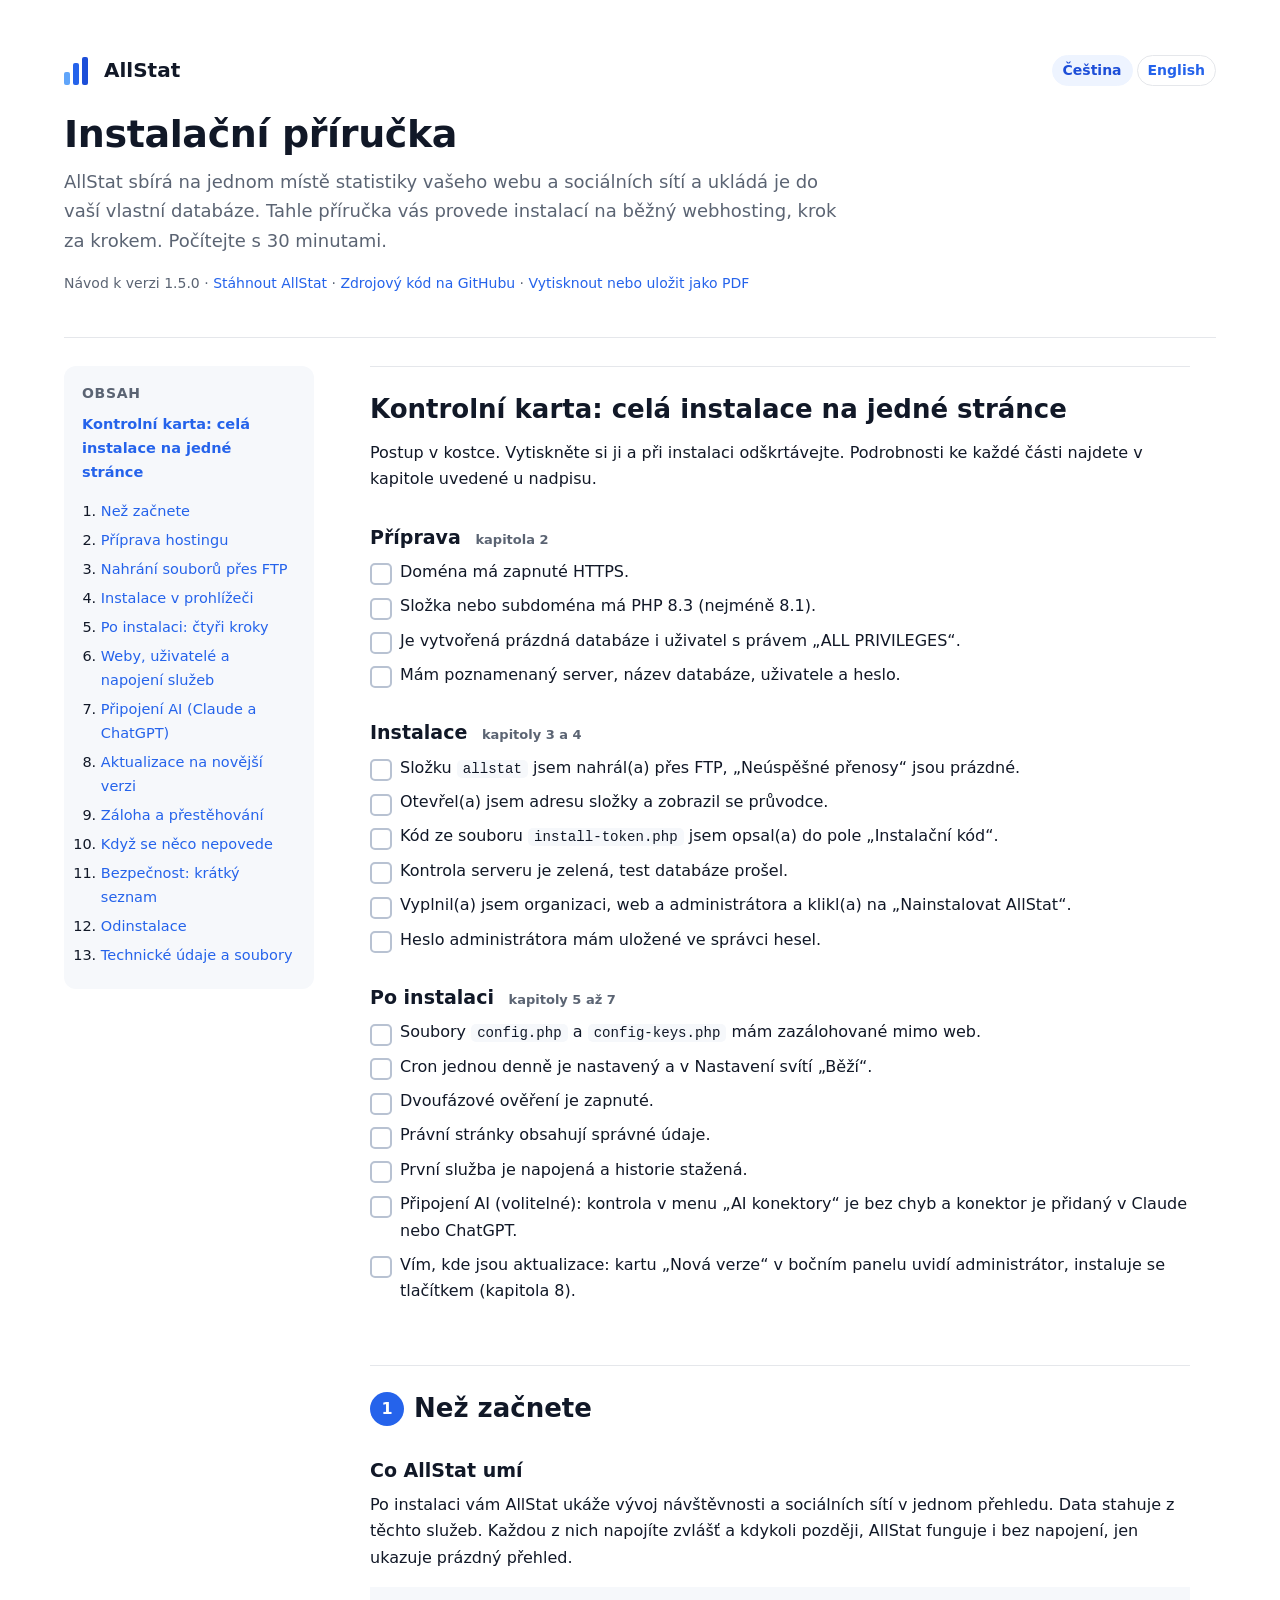
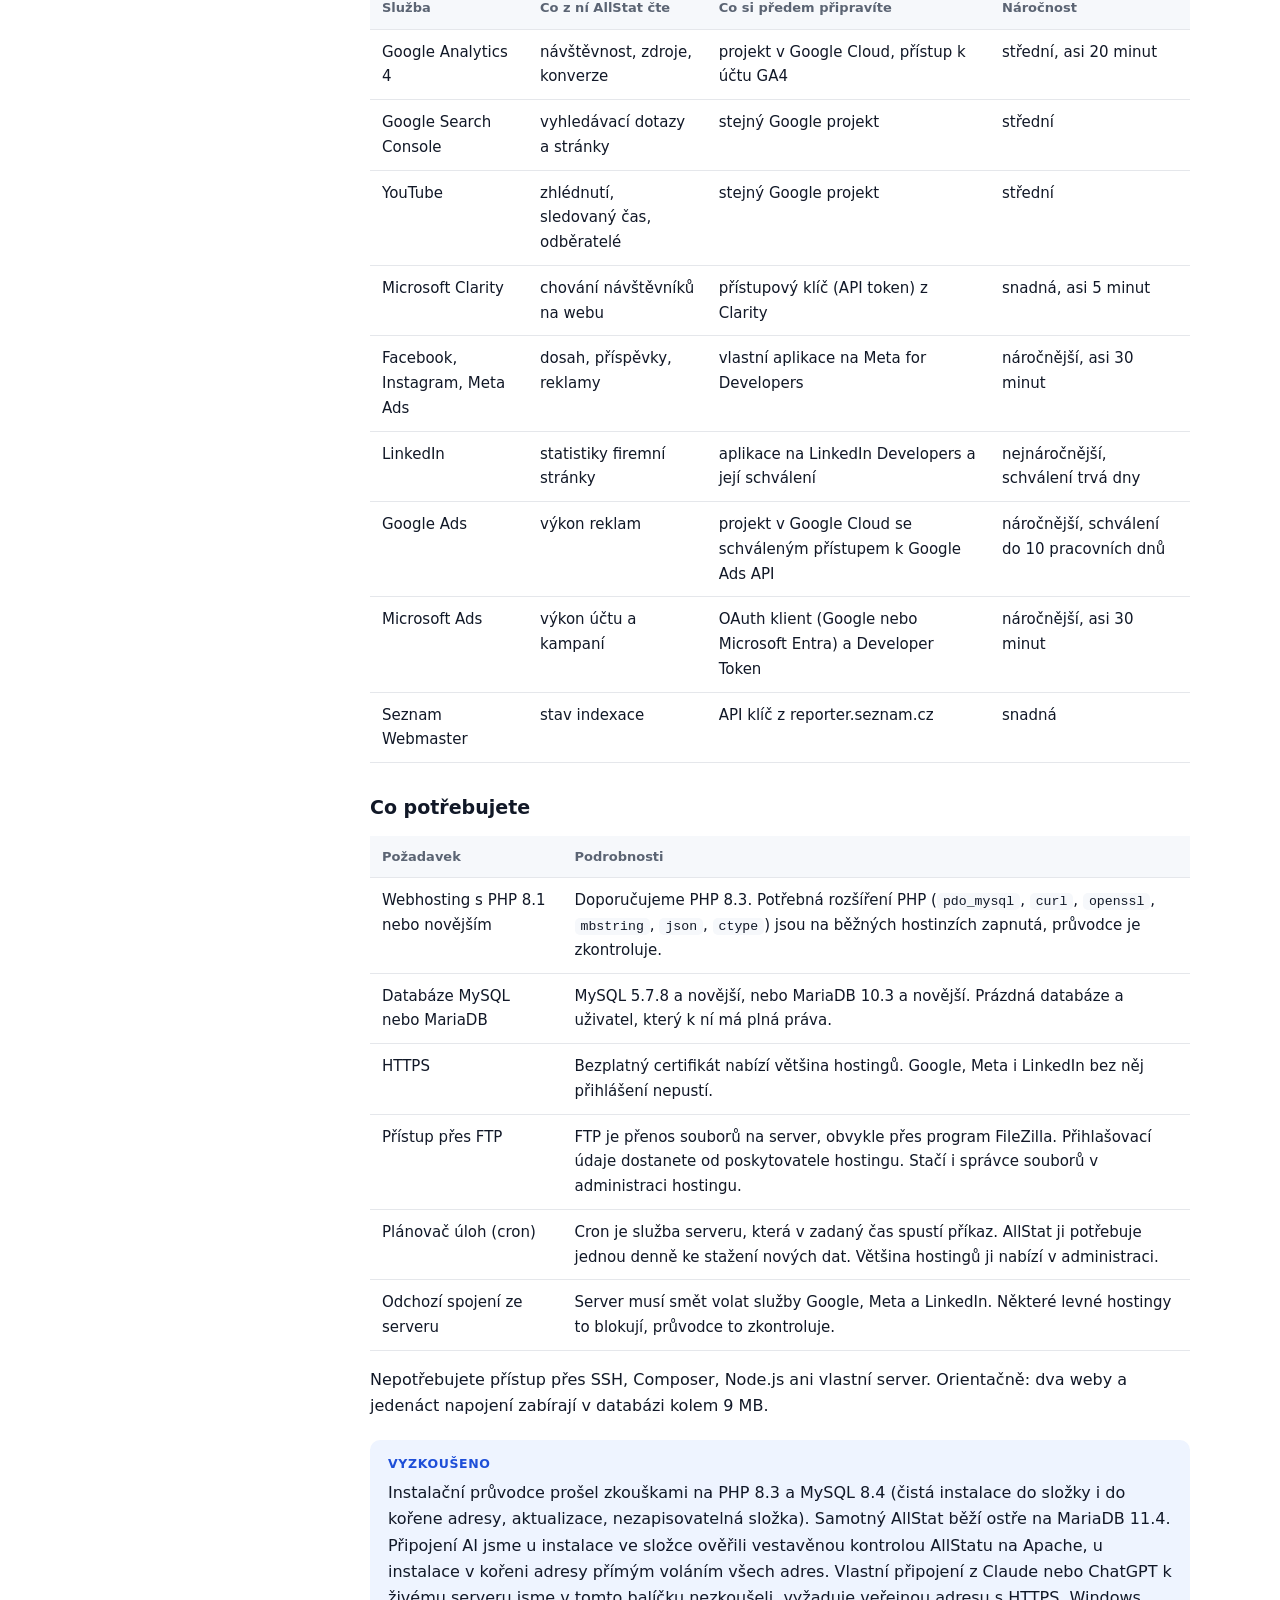
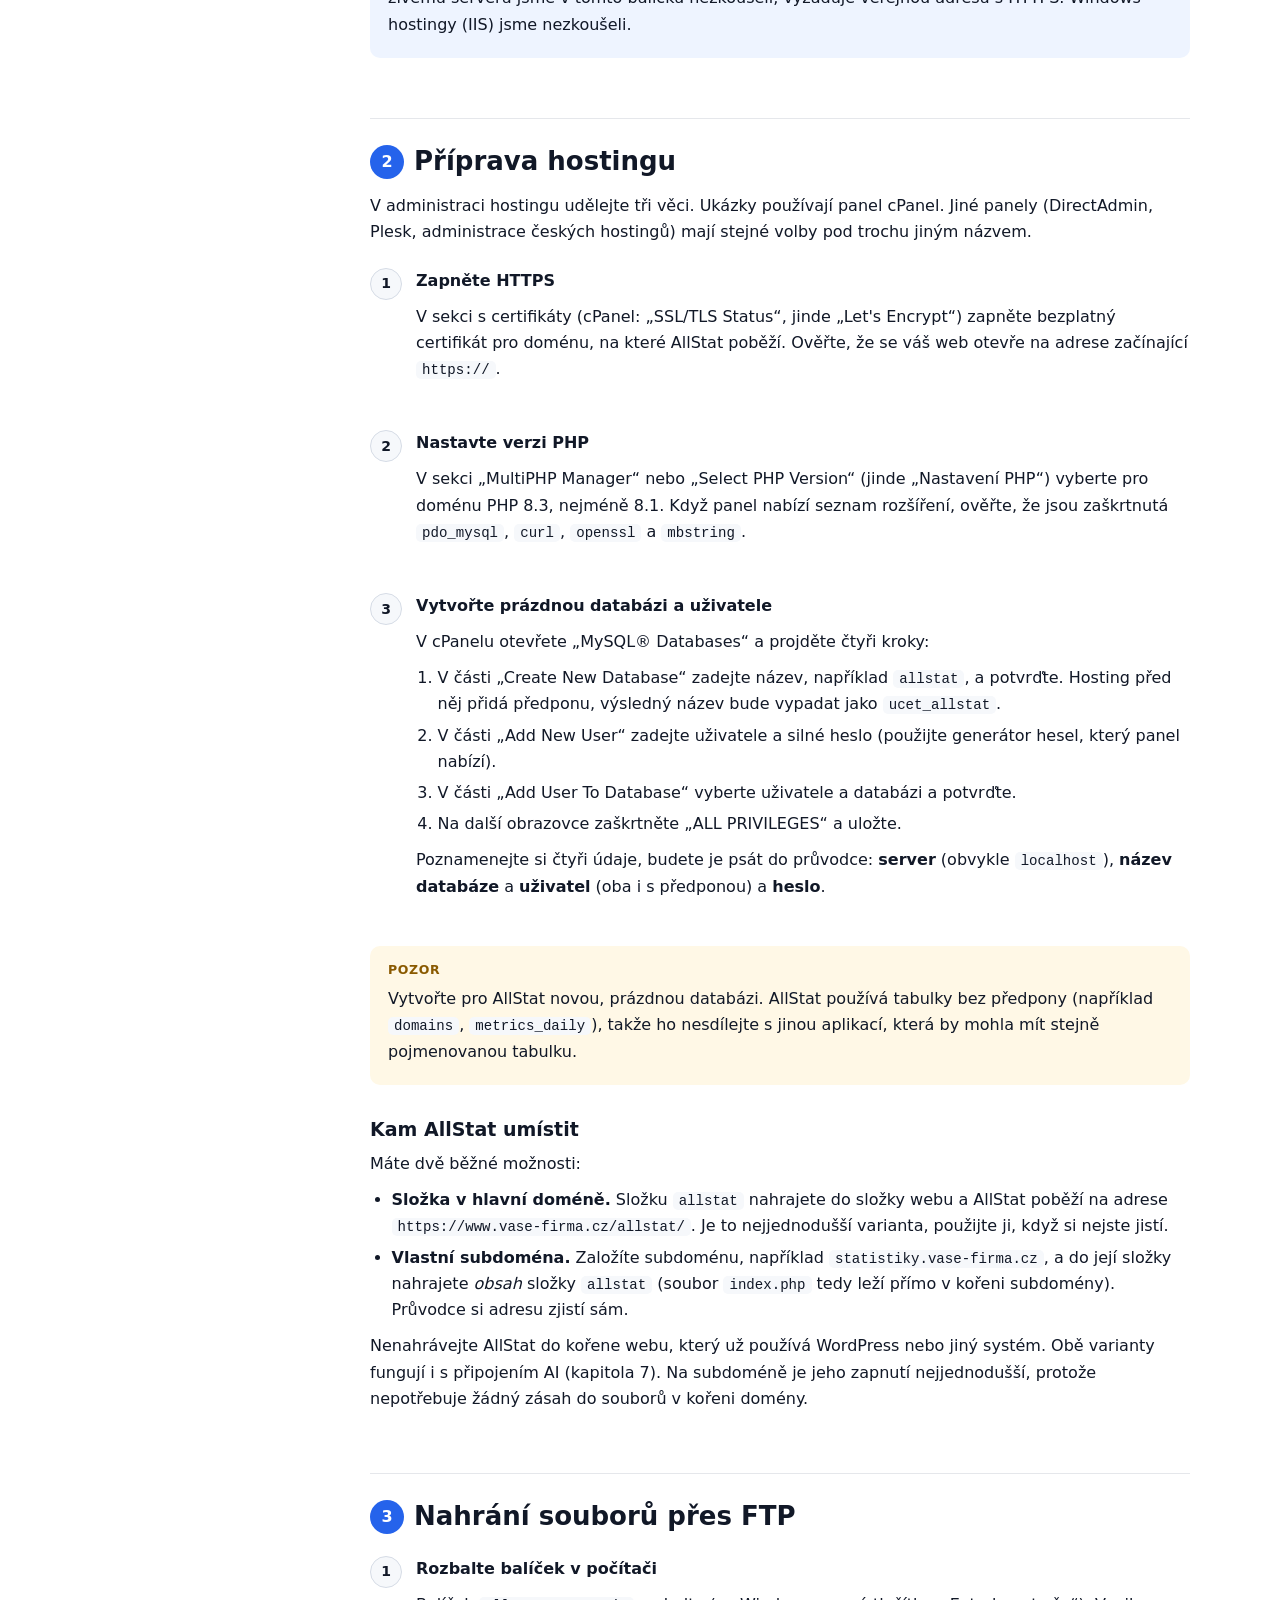
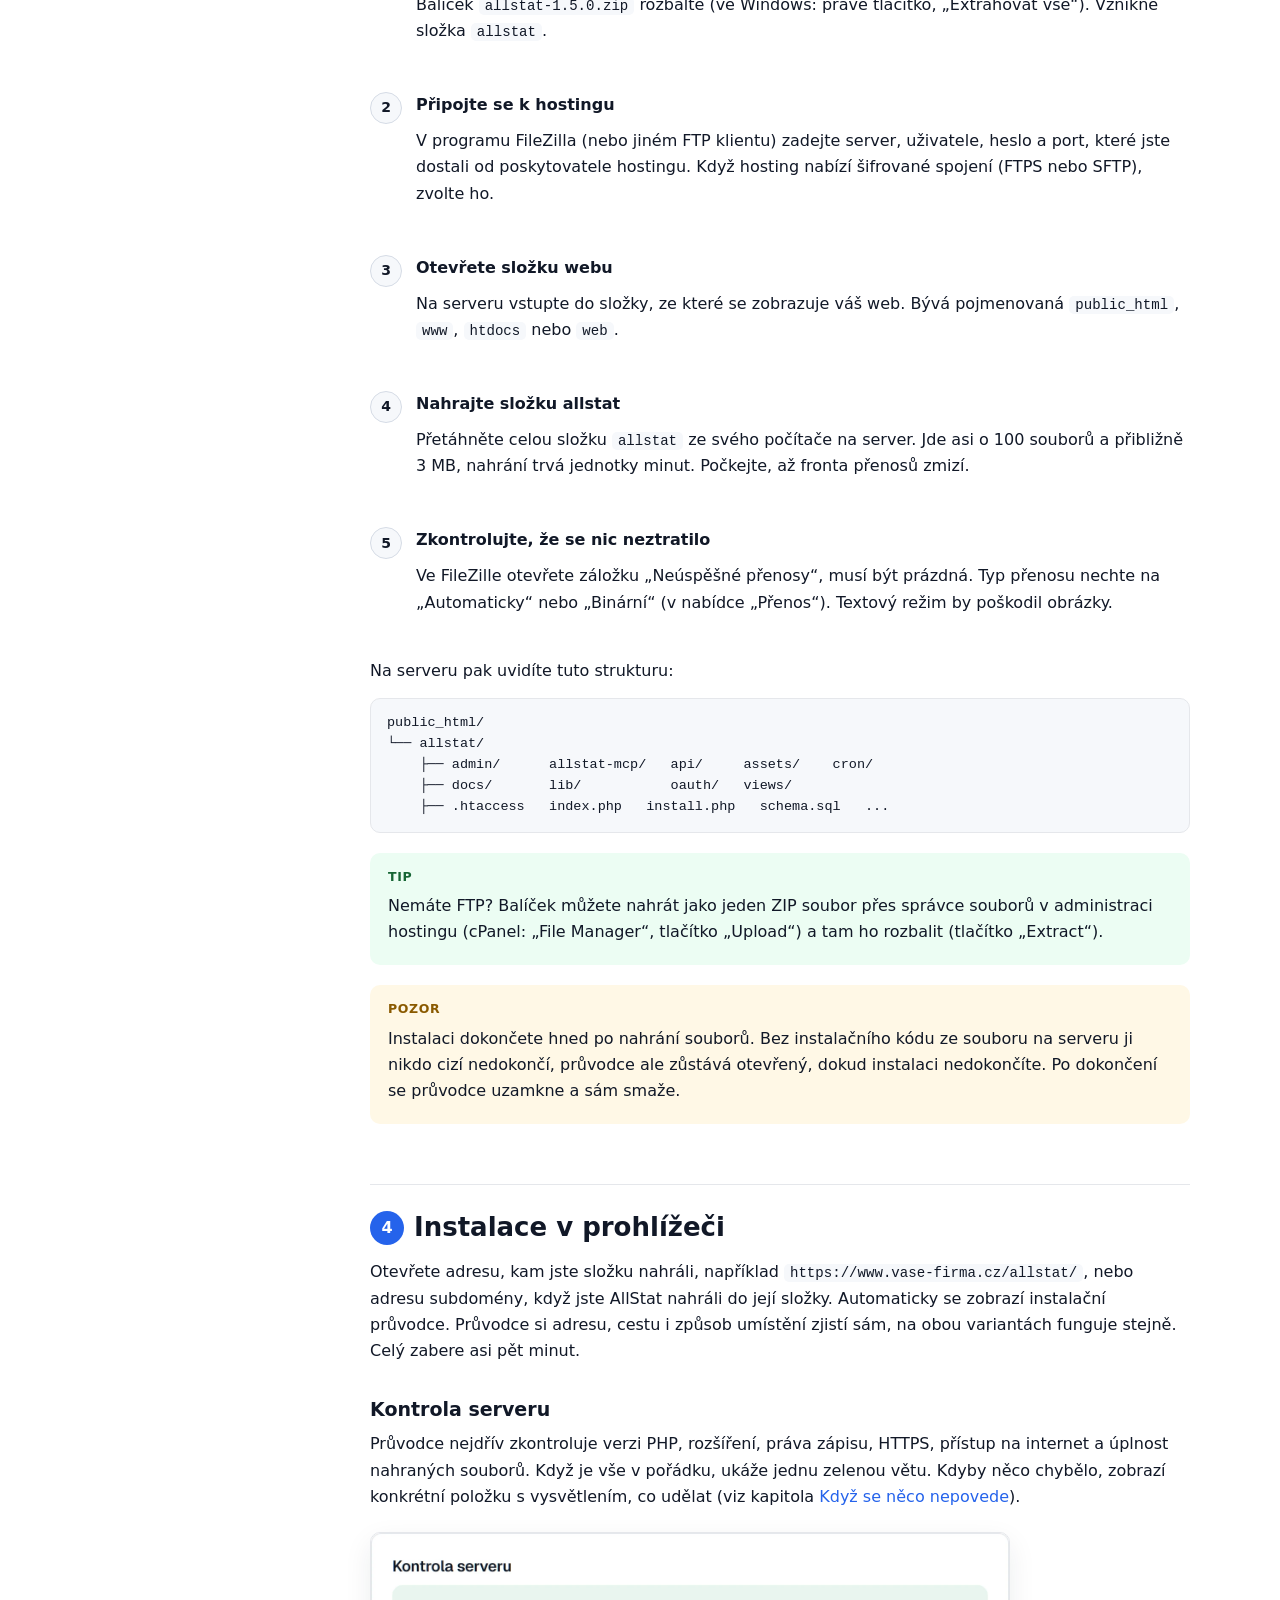
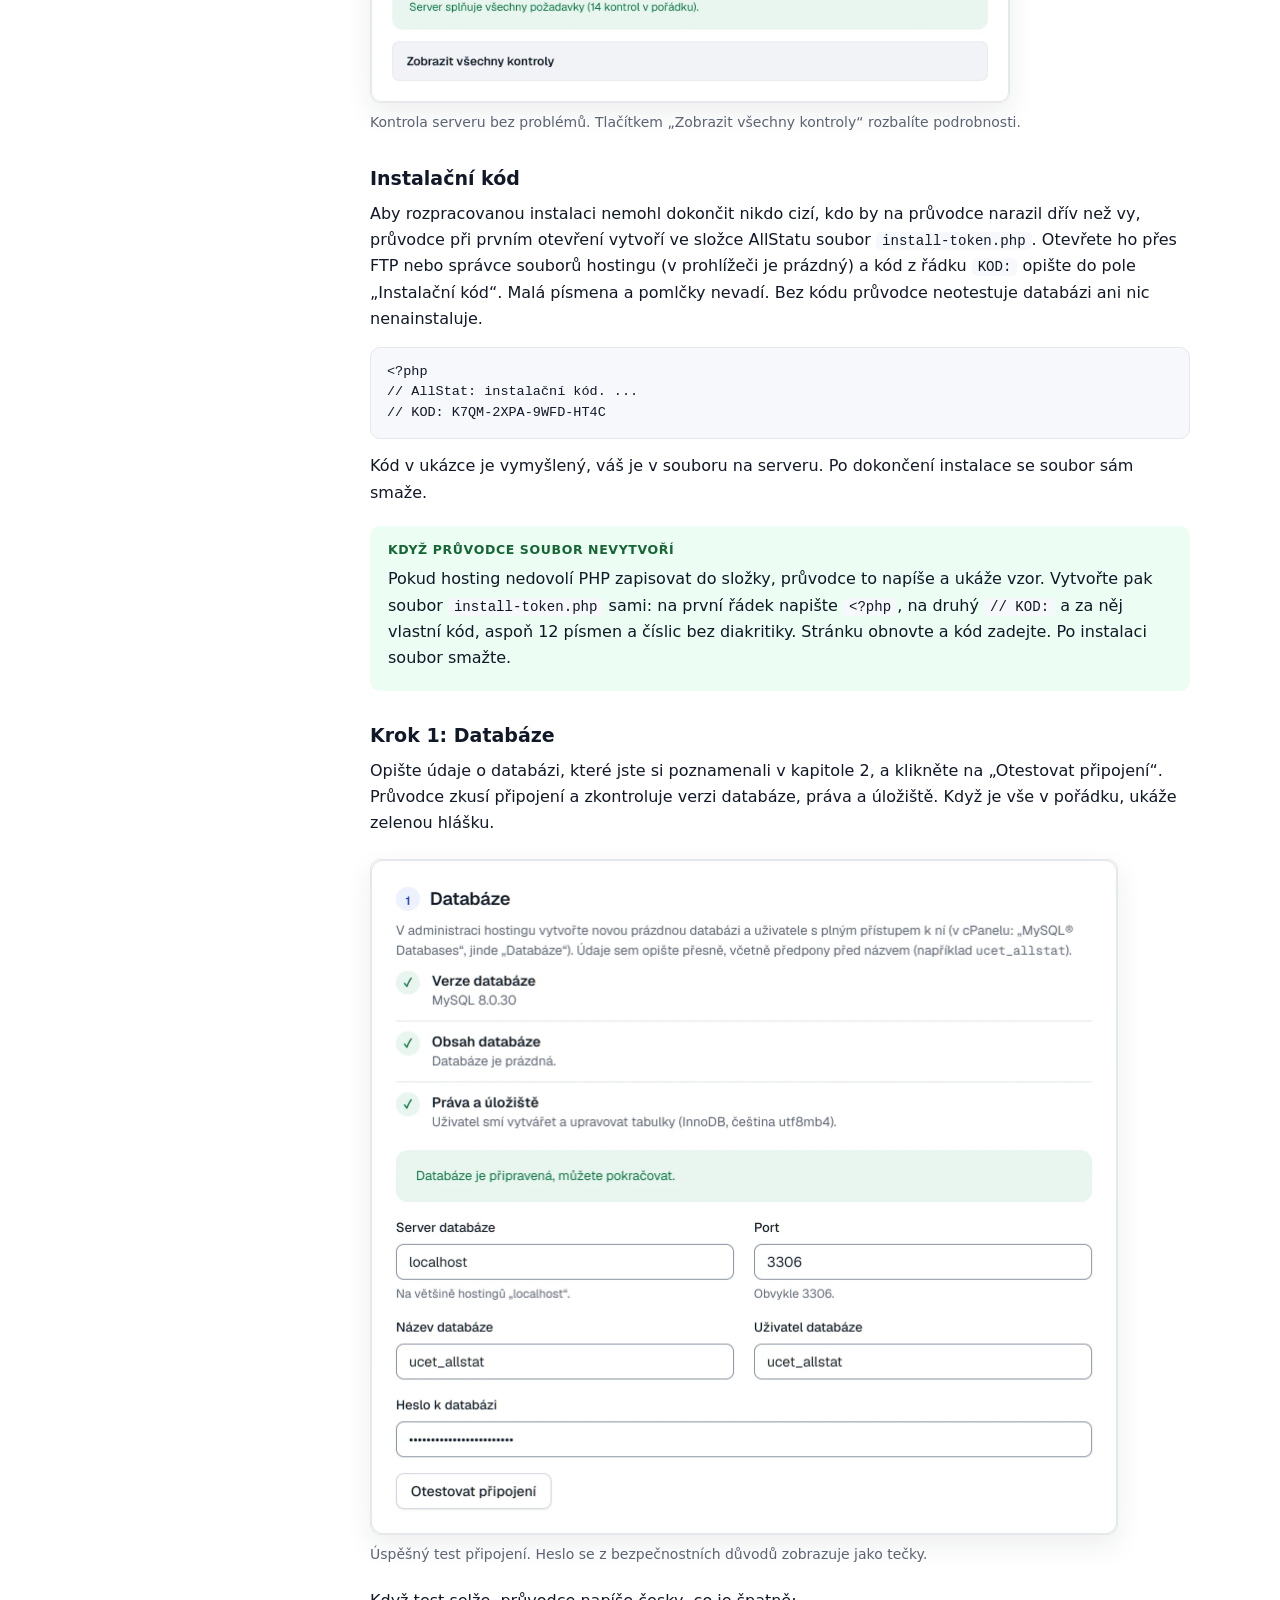
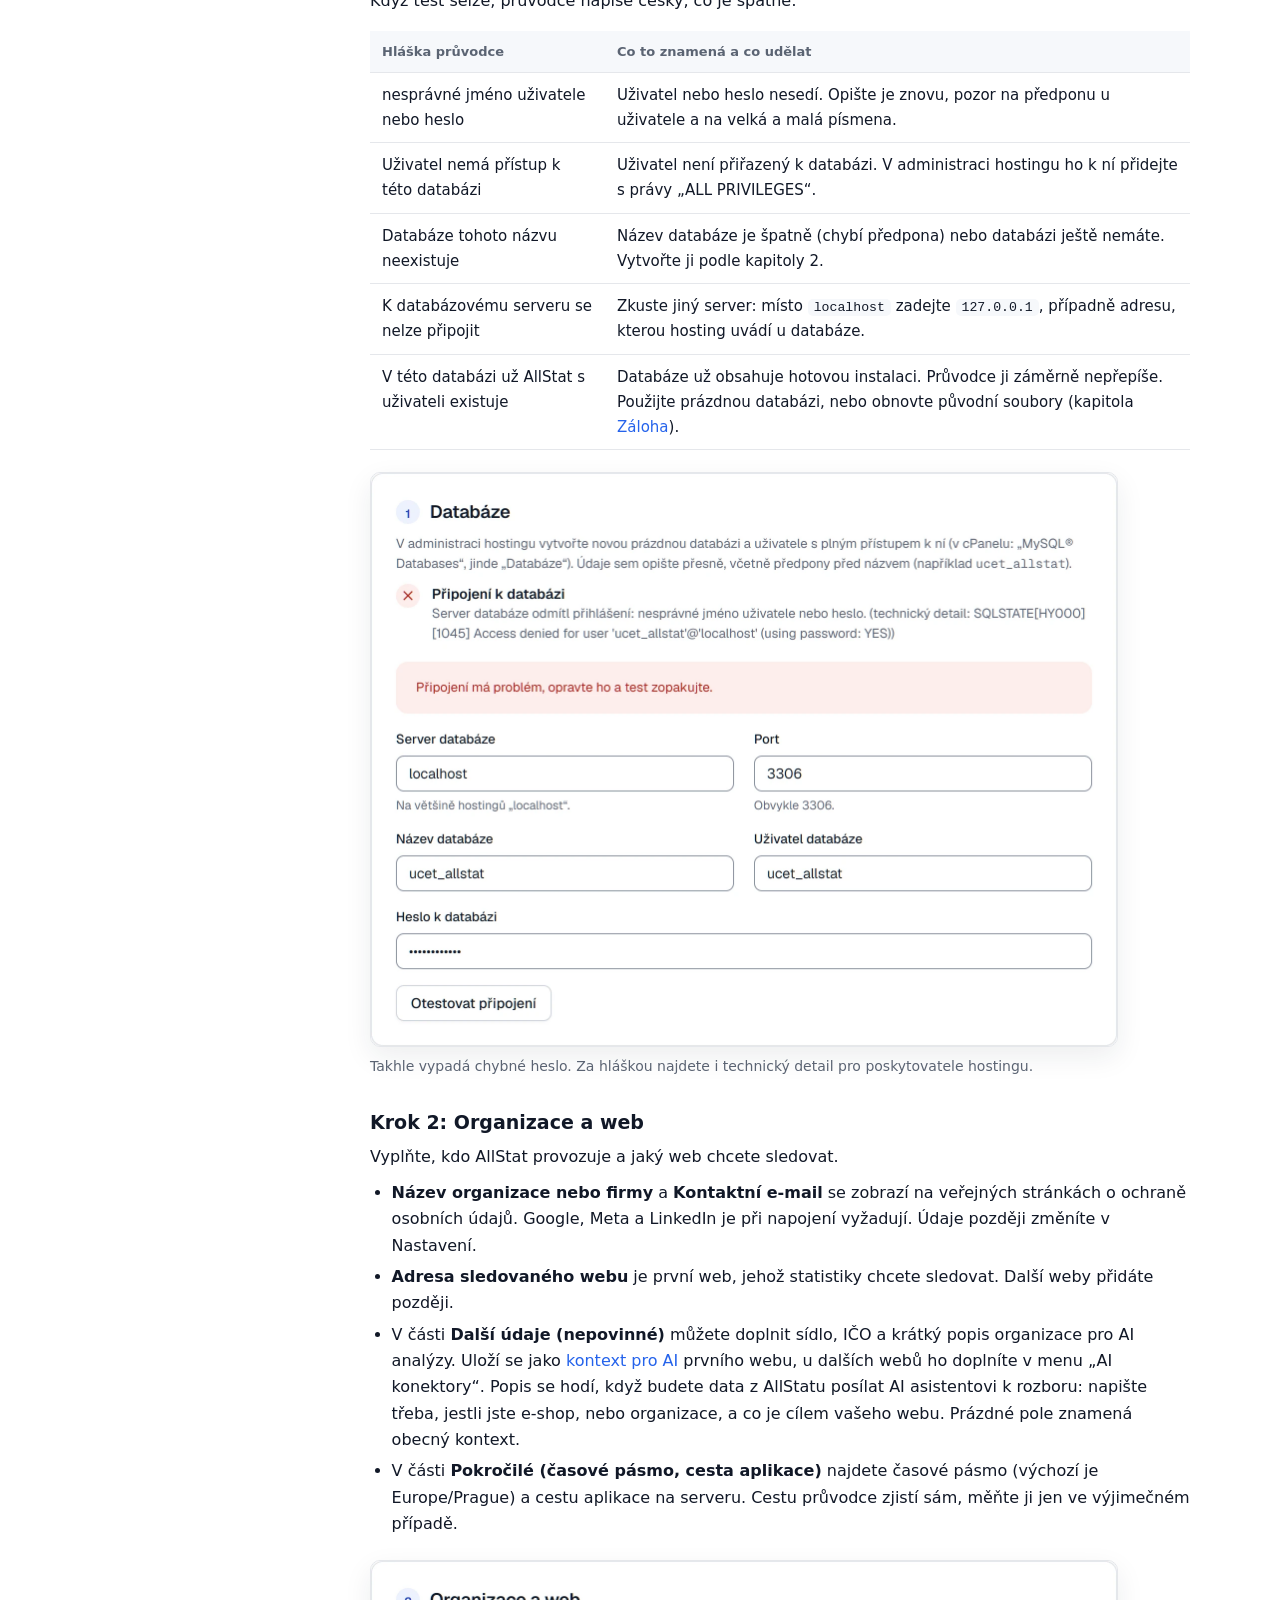
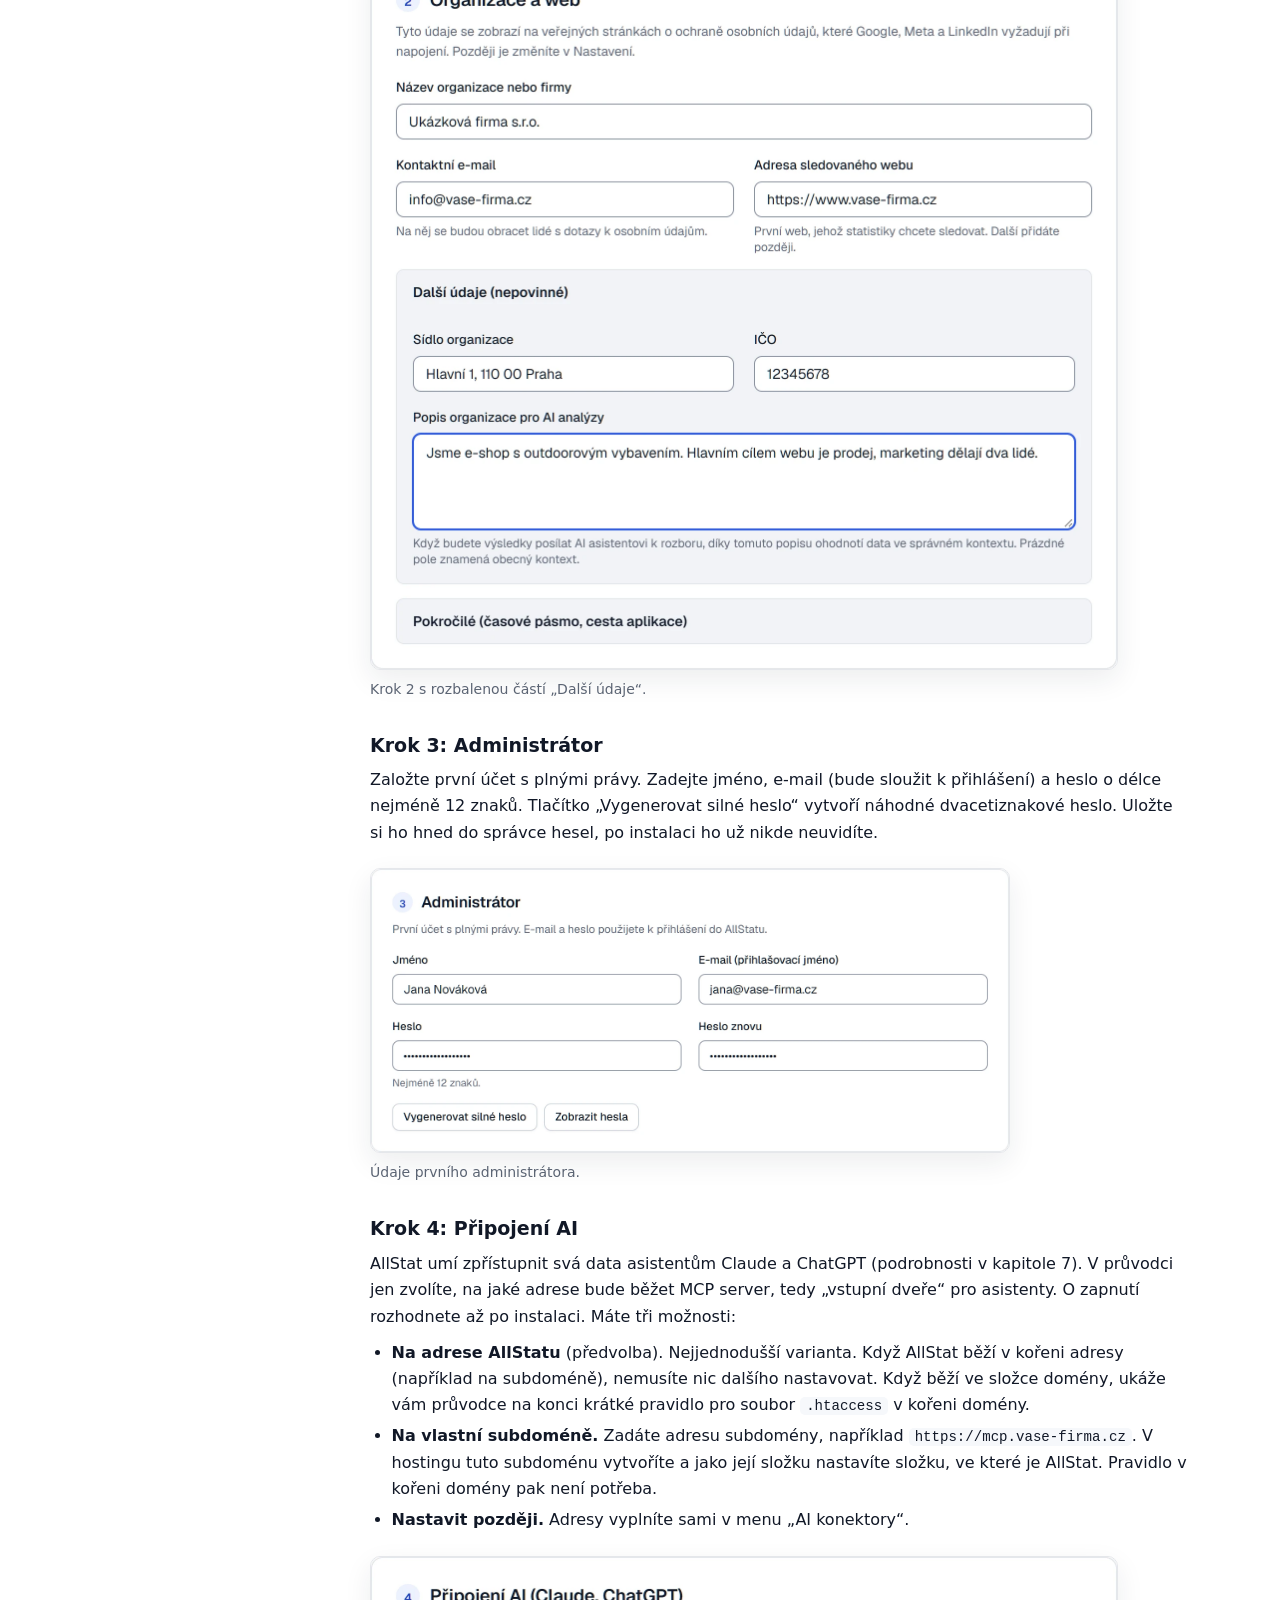
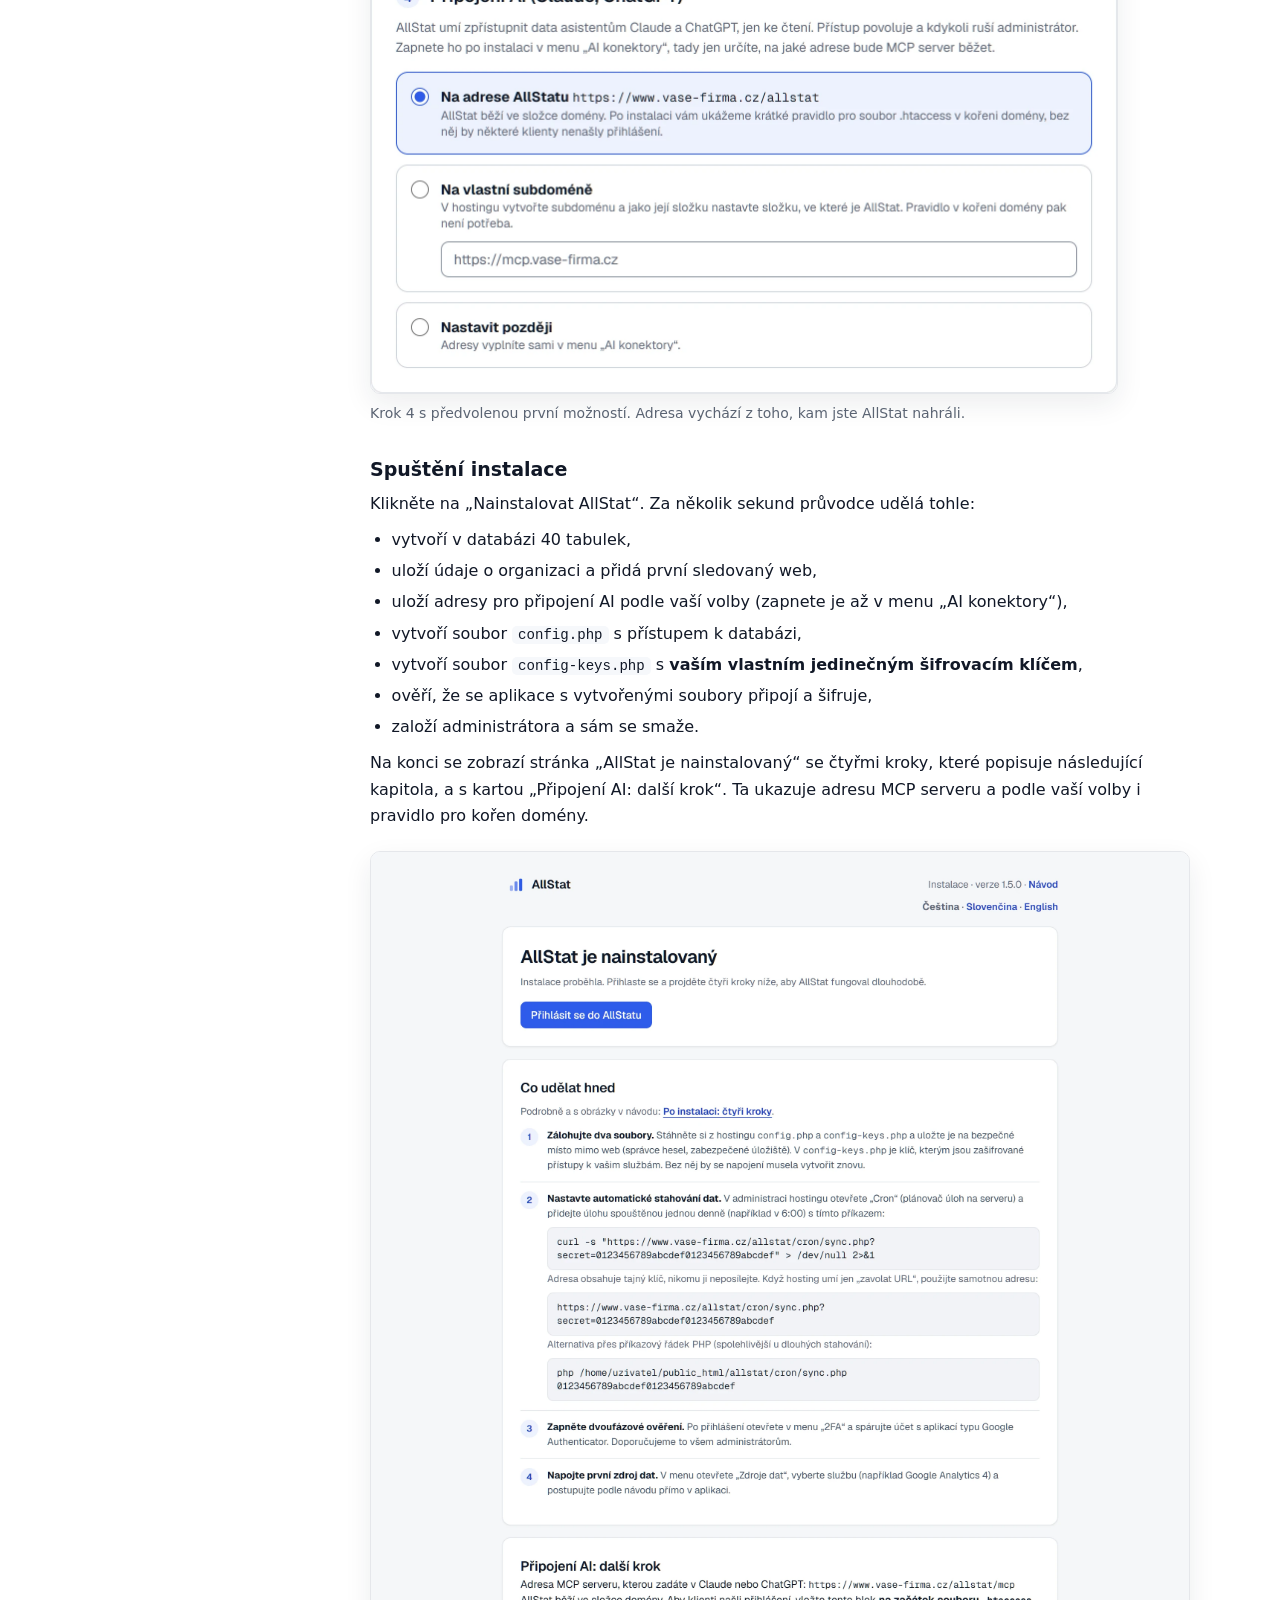
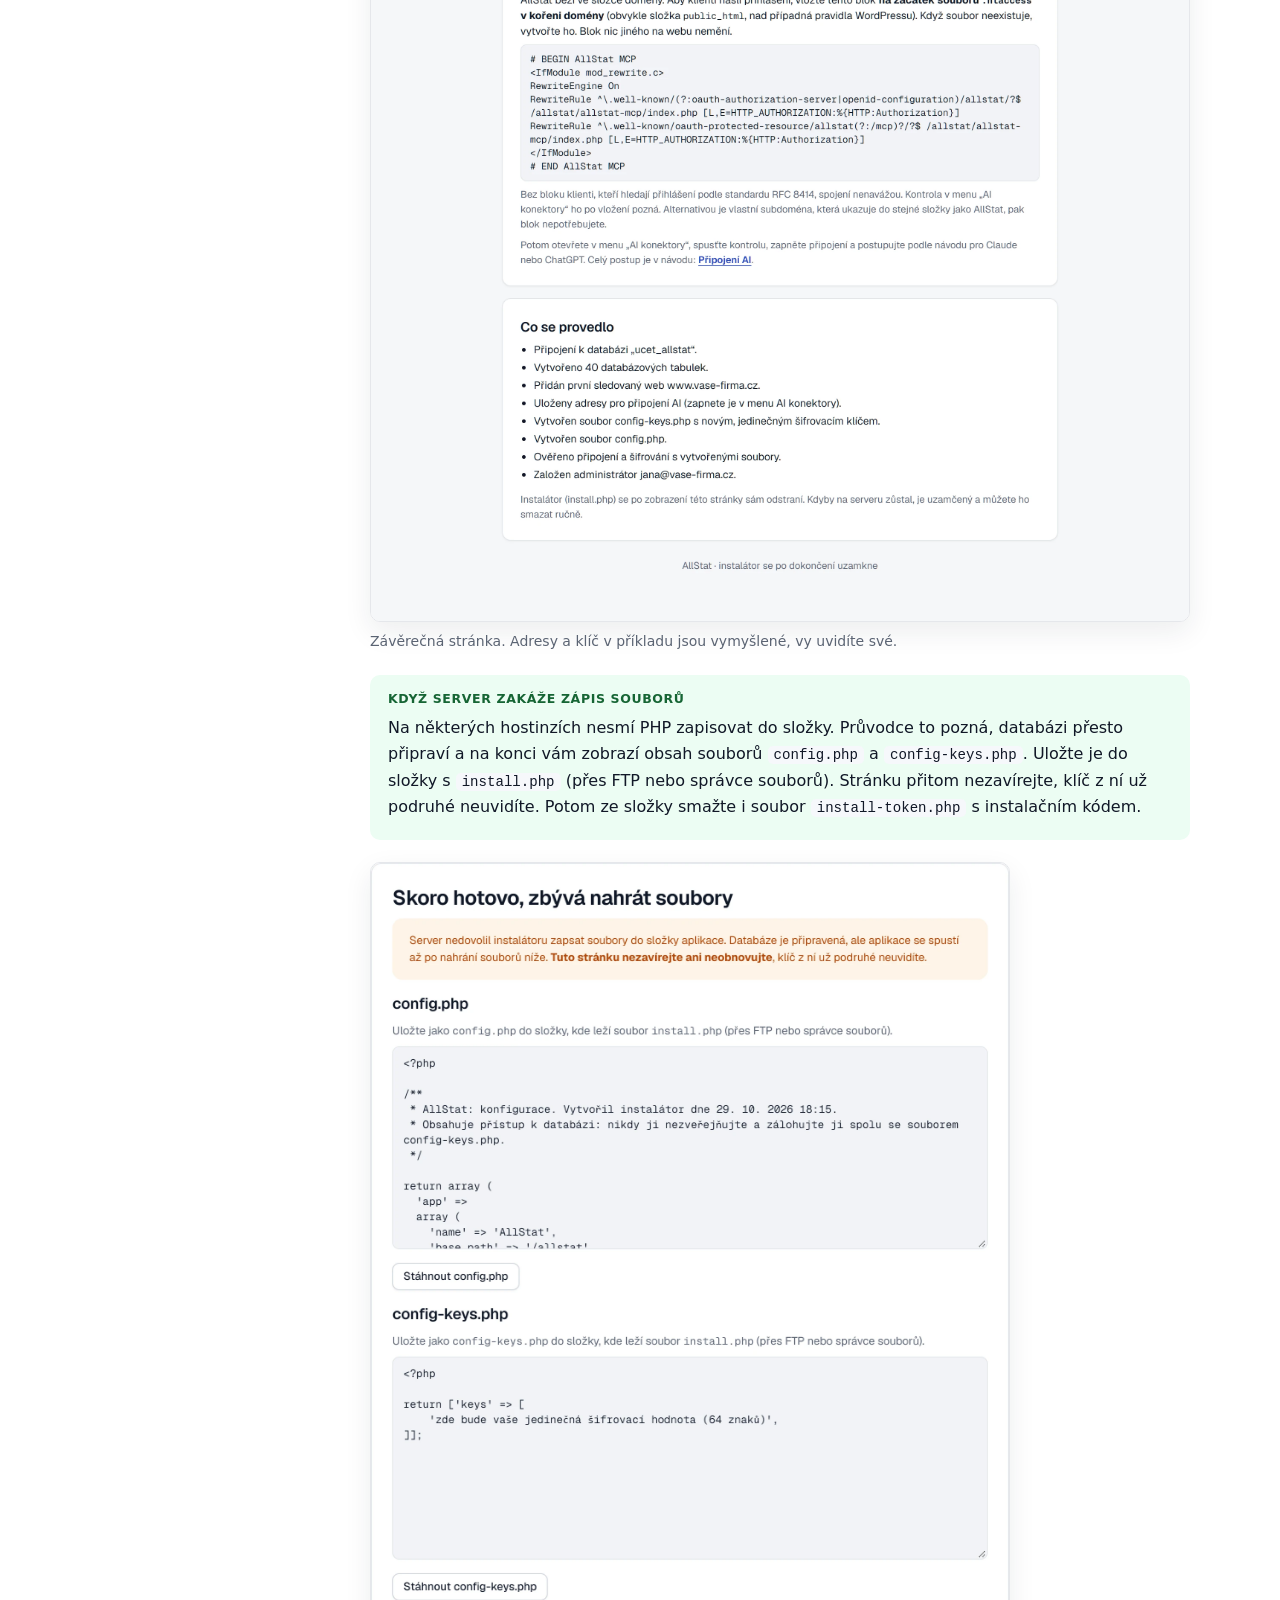
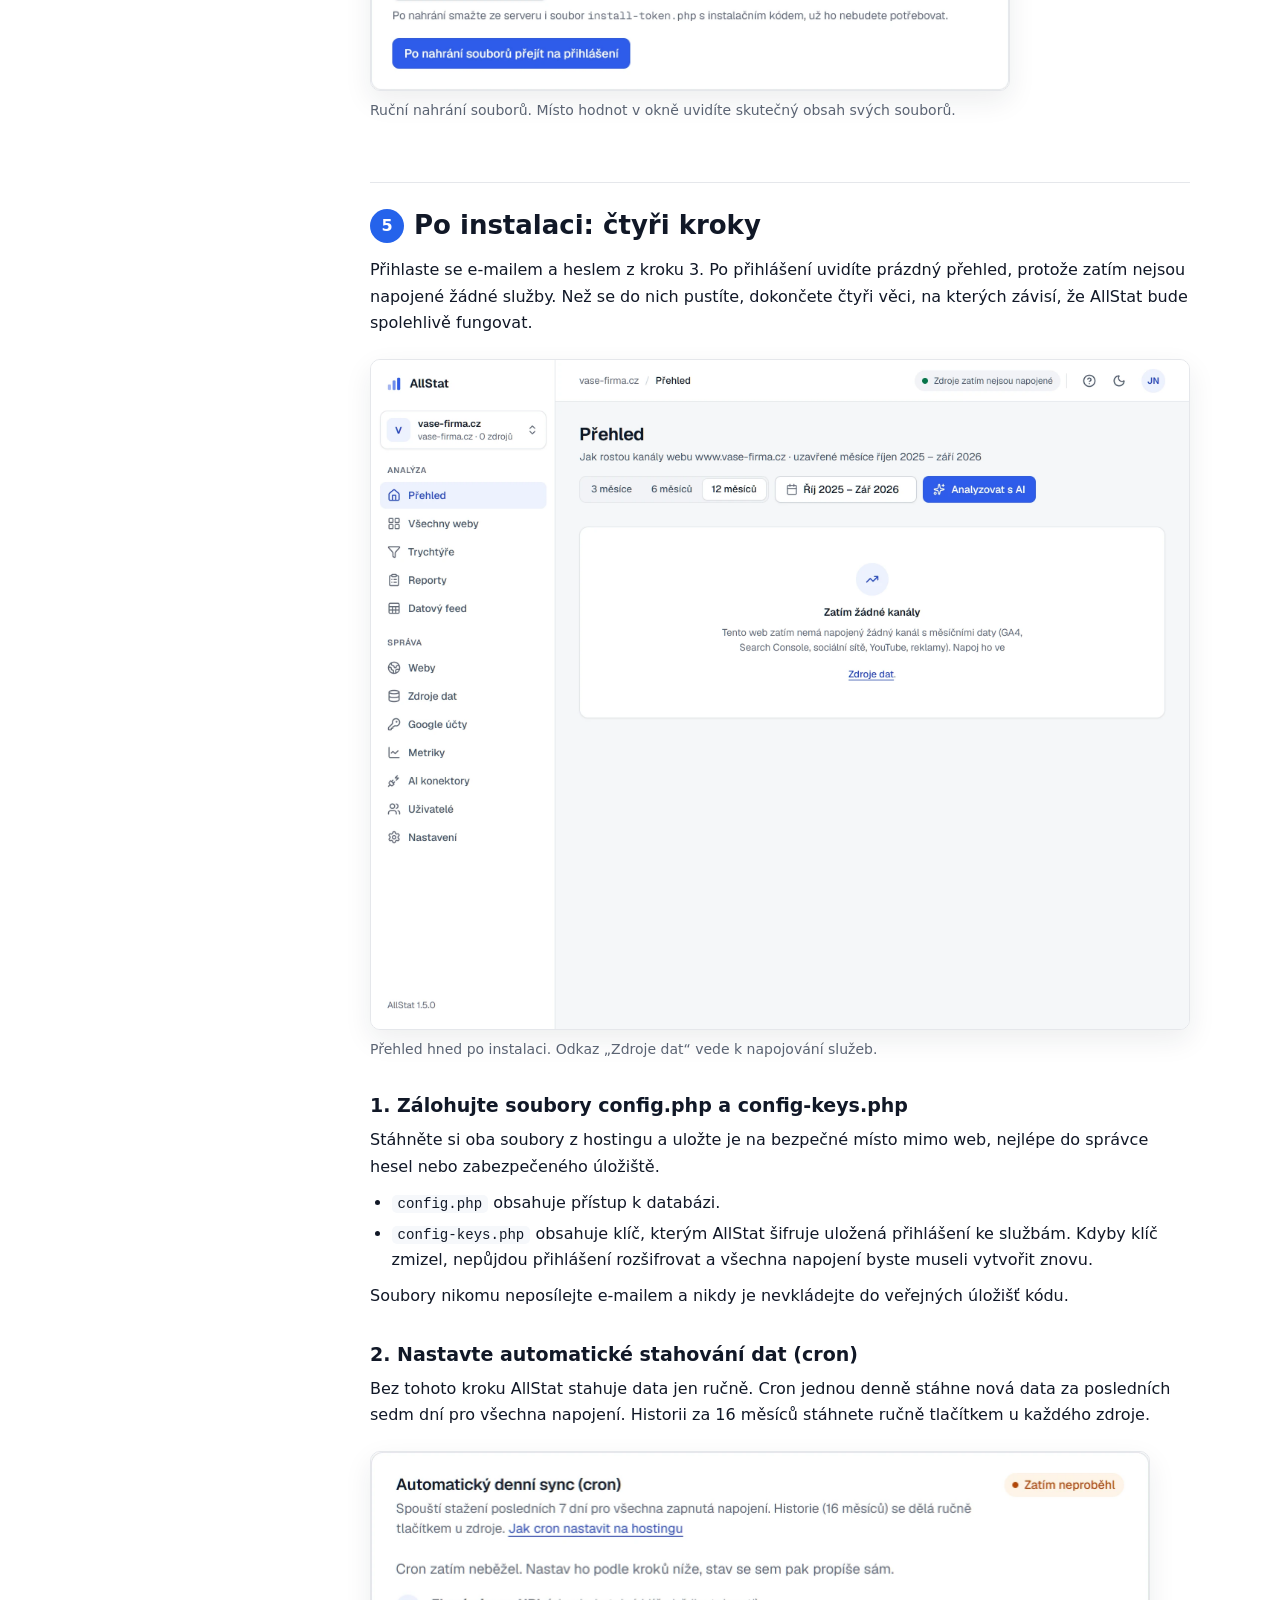
==== index.html @ a7ca896b "Nápověda 1.5.0: nové snímky obrazovky, Analyzovat s AI, Kontext pro AI u každého webu - Všech 22 sní" ====
<!doctype html>
<html lang="cs">
<head>
<meta charset="utf-8">
<meta name="viewport" content="width=device-width, initial-scale=1">
<title>AllStat: instalační příručka</title>
<meta name="description" content="Jak nainstalovat AllStat na běžný webhosting, napojit služby, připojit AI a aktualizovat. Krok za krokem, s obrázky.">
<link rel="canonical" href="https://ffscz.github.io/AllStat/">
<link rel="alternate" hreflang="cs" href="https://ffscz.github.io/AllStat/">
<link rel="alternate" hreflang="en" href="https://ffscz.github.io/AllStat/en/">
<link rel="alternate" hreflang="x-default" href="https://ffscz.github.io/AllStat/en/">
<meta property="og:title" content="AllStat: instalační příručka">
<meta property="og:description" content="Instalace na webhosting, napojení služeb, připojení AI a aktualizace, krok za krokem.">
<meta property="og:type" content="website">
<meta property="og:url" content="https://ffscz.github.io/AllStat/">
<meta property="og:site_name" content="AllStat">
<meta property="og:locale" content="cs_CZ">
<meta property="og:image" content="https://ffscz.github.io/AllStat/og.png">
<meta property="og:image:width" content="1280">
<meta property="og:image:height" content="640">
<meta property="og:image:alt" content="AllStat: statistiky webu a sociálních sítí na jednom místě, ve vaší vlastní databázi">
<meta name="twitter:card" content="summary_large_image">
<link rel="icon" href="data:image/svg+xml,%3Csvg xmlns='http://www.w3.org/2000/svg' viewBox='0 0 32 32'%3E%3Crect x='4' y='15' width='7' height='13' rx='2' fill='%2360a5fa'/%3E%3Crect x='13' y='8' width='7' height='20' rx='2' fill='%232563eb'/%3E%3Crect x='22' y='3' width='7' height='25' rx='2' fill='%231d4ed8'/%3E%3C/svg%3E">
<style>
:root{color-scheme:light;--text:#111827;--muted:#5b6473;--line:#e5e7eb;--soft:#f6f8fb;--blue:#2563eb;--blue-d:#1d4ed8;--blue-soft:#eef4ff;--ok:#166534;--ok-bg:#ecfdf3;--warn:#8a5a00;--warn-bg:#fff8e6;--err:#b42318;--err-bg:#fef3f2}
*{box-sizing:border-box}
html{-webkit-text-size-adjust:100%}
body{margin:0;background:#fff;color:var(--text);font:16px/1.65 "Segoe UI",system-ui,-apple-system,Roboto,Arial,sans-serif}
.page{max-width:840px;margin:0 auto;padding:36px 24px 90px}
a{color:var(--blue);text-decoration:none}a:hover{text-decoration:underline}
.cover{padding:18px 0 34px;border-bottom:1px solid var(--line);margin-bottom:28px}
.lang{margin-left:auto;display:flex;gap:4px;font-size:14px;font-weight:600}.lang a,.lang span{padding:3px 10px;border:1px solid var(--line);border-radius:999px}.lang span{background:var(--blue-soft);border-color:var(--blue-soft);color:var(--blue-d)}.lang a:hover{text-decoration:none;border-color:var(--blue)}
.brand{display:flex;align-items:center;gap:12px;font-weight:700;font-size:20px}
.bars{display:inline-flex;align-items:flex-end;gap:3px;width:28px;height:28px}
.bars i{display:block;width:6px;border-radius:2px;background:#2563eb}.bars i:nth-child(1){height:13px;background:#60a5fa}.bars i:nth-child(2){height:22px}.bars i:nth-child(3){height:28px;background:#1d4ed8}
h1{font-size:38px;line-height:1.15;margin:26px 0 10px;letter-spacing:-.01em}
.lead{font-size:18px;color:var(--muted);max-width:44em;margin:0}
.meta{margin-top:16px;color:var(--muted);font-size:14px}
h2{font-size:26px;line-height:1.25;margin:60px 0 14px;padding-top:26px;border-top:1px solid var(--line);scroll-margin-top:16px}
h2 .n{display:inline-grid;place-items:center;min-width:34px;height:34px;padding:0 6px;border-radius:17px;background:var(--blue);color:#fff;font-size:16px;font-weight:700;margin-right:10px;vertical-align:3px}
h3{font-size:19px;line-height:1.3;margin:32px 0 8px}
h3[id],h4[id]{scroll-margin-top:16px}
h4{font-size:16px;margin:22px 0 4px}
p{margin:.6em 0}
ul,ol{padding-left:1.35em;margin:.6em 0}li{margin:.3em 0}
.toc{background:var(--soft);border-radius:12px;padding:18px 22px;margin:0 0 8px}
.toc h2{all:unset;display:block;font-size:14px;font-weight:700;letter-spacing:.05em;text-transform:uppercase;color:var(--muted);margin-bottom:8px}
.toc-first{margin:0 0 10px;font-weight:600}
.toc ol{columns:2;column-gap:32px;margin:0;padding-left:1.3em}.toc li{break-inside:avoid;margin:.25em 0}
.callout{border-radius:10px;padding:14px 18px;margin:20px 0;break-inside:avoid}
.callout .label{display:block;font-size:12.5px;font-weight:700;letter-spacing:.05em;text-transform:uppercase;margin-bottom:3px}
.callout p{margin:.35em 0}
.tip{background:var(--ok-bg)}.tip .label{color:var(--ok)}
.warn{background:var(--warn-bg)}.warn .label{color:var(--warn)}
.info{background:var(--blue-soft)}.info .label{color:var(--blue-d)}
.err{background:var(--err-bg)}.err .label{color:var(--err)}
ol.steps{list-style:none;padding:0;margin:16px 0;counter-reset:s}
ol.steps>li{counter-increment:s;position:relative;padding:0 0 16px 46px;margin:0}
ol.steps>li::before{content:counter(s);position:absolute;left:0;top:0;width:30px;height:30px;border-radius:50%;background:var(--soft);border:1px solid #d5dbe5;display:grid;place-items:center;font-weight:700;font-size:14px}
ol.steps>li>p:first-child{margin-top:0}
table{border-collapse:collapse;width:100%;margin:16px 0;font-size:15px;break-inside:auto}
th,td{padding:10px 12px;text-align:left;vertical-align:top;border-bottom:1px solid var(--line)}
th{background:var(--soft);color:var(--muted);font-size:13px;font-weight:700}
tr{break-inside:avoid}
figure{margin:22px 0;break-inside:avoid}
figure img{display:block;max-width:100%;height:auto;border:1px solid var(--line);border-radius:10px;box-shadow:0 10px 28px rgba(31,41,55,.08)}
figure.narrow img{max-width:min(640px,100%)}
figcaption{font-size:14px;color:var(--muted);margin-top:8px}
code{font-family:ui-monospace,SFMono-Regular,Menlo,Consolas,monospace;font-size:.88em;background:var(--soft);padding:1px 6px;border-radius:5px;word-break:break-word}
pre{background:var(--soft);border:1px solid var(--line);border-radius:10px;padding:14px 16px;overflow:auto;font-size:13.5px;line-height:1.55;margin:14px 0;break-inside:avoid}
pre code{background:none;padding:0;font-size:inherit}
.faq h3{margin-top:26px}
.faq h3+p{margin-top:.2em}
.small{font-size:14px;color:var(--muted)}
.check li{list-style:none;position:relative;padding-left:30px;margin:.5em 0}
.check{padding-left:0}
.check li::before{content:"";position:absolute;left:0;top:.28em;width:18px;height:18px;border:2px solid #b8c2d2;border-radius:5px;background:#fff}
.karta h3 .ref{font-size:13px;font-weight:600;color:var(--muted);margin-left:8px;white-space:nowrap}
figure a.zoom{display:block;cursor:zoom-in}
.print-btn{font:inherit;color:var(--blue);background:none;border:0;padding:0;cursor:pointer}.print-btn:hover{text-decoration:underline}
.toc a[aria-current]{color:var(--blue-d);font-weight:700}
@media (min-width:1200px){
  .page{max-width:1200px;display:grid;grid-template-columns:250px minmax(0,1fr);column-gap:56px;align-items:start}
  .cover,footer{grid-column:1/-1}
  .toc{grid-column:1;position:sticky;top:20px;max-height:calc(100vh - 40px);overflow:auto;margin:0;padding:16px 18px;font-size:14.5px}
  .toc ol{columns:1}.toc li{margin:.35em 0}
  main.content{grid-column:2;max-width:820px;min-width:0}
  main.content>.karta>h2:first-child,main.content>h2:first-child{margin-top:0}
}
footer{margin-top:64px;padding-top:16px;border-top:1px solid var(--line);color:var(--muted);font-size:13px}
@media (max-width:640px){h1{font-size:30px}.toc ol{columns:1}h2{font-size:22px}table{display:block;overflow-x:auto;-webkit-overflow-scrolling:touch}}
@media print{
  @page{size:A4;margin:16mm 15mm 18mm}
  html{font-size:13.2px}body{font-size:13.2px;line-height:1.55}
  .page{max-width:none;padding:0}
  h2{break-after:avoid;margin-top:34px;padding-top:16px}h2.pb{break-before:page;margin-top:0;border-top:0;padding-top:0}
  h3,h4{break-after:avoid}
  a{color:var(--text)}
  .cover{padding-top:0}
  figure img{box-shadow:none}
  pre{white-space:pre-wrap;overflow-wrap:anywhere;overflow:visible}
  .toc{break-inside:avoid}
  .page{display:block}.toc{position:static;max-height:none;overflow:visible}.no-print{display:none}.meta a::after{content:" (" attr(href) ")"}
  .karta{break-before:page;break-after:page}.karta h2{margin-top:0;border-top:0;padding-top:0}
  .karta h3 .ref{color:var(--muted)}
  footer{margin-top:30px}
}
</style>
</head>
<body>
<div class="page">

<header class="cover">
  <div class="brand"><span class="bars" aria-hidden="true"><i></i><i></i><i></i></span> AllStat<nav class="lang no-print" aria-label="Jazyk"><span aria-current="page" lang="cs">Čeština</span><a href="en/" hreflang="en" lang="en">English</a></nav></div>
  <h1>Instalační příručka</h1>
  <p class="lead">AllStat sbírá na jednom místě statistiky vašeho webu a sociálních sítí a ukládá je do vaší vlastní databáze. Tahle příručka vás provede instalací na běžný webhosting, krok za krokem. Počítejte s 30 minutami.</p>
  <p class="meta">Návod k verzi 1.5.0 · <a href="https://github.com/ffscz/AllStat/releases/latest">Stáhnout AllStat</a> · <a href="https://github.com/ffscz/AllStat">Zdrojový kód na GitHubu</a><span class="no-print"> · <button type="button" class="print-btn" data-print>Vytisknout nebo uložit jako PDF</button></span></p>
</header>

<nav class="toc" aria-label="Obsah">
  <h2>Obsah</h2>
  <p class="toc-first"><a href="#karta">Kontrolní karta: celá instalace na jedné stránce</a></p>
  <ol>
    <li><a href="#pred-zacatkem">Než začnete</a></li>
    <li><a href="#hosting">Příprava hostingu</a></li>
    <li><a href="#ftp">Nahrání souborů přes FTP</a></li>
    <li><a href="#pruvodce">Instalace v prohlížeči</a></li>
    <li><a href="#po-instalaci">Po instalaci: čtyři kroky</a></li>
    <li><a href="#napojeni">Weby, uživatelé a napojení služeb</a></li>
    <li><a href="#ai">Připojení AI (Claude a ChatGPT)</a></li>
    <li><a href="#aktualizace">Aktualizace na novější verzi</a></li>
    <li><a href="#zaloha">Záloha a přestěhování</a></li>
    <li><a href="#problemy">Když se něco nepovede</a></li>
    <li><a href="#bezpecnost">Bezpečnost: krátký seznam</a></li>
    <li><a href="#odinstalace">Odinstalace</a></li>
    <li><a href="#technicke">Technické údaje a soubory</a></li>
  </ol>
</nav>

<main class="content">
<section class="karta" id="karta">
<h2>Kontrolní karta: celá instalace na jedné stránce</h2>
<p>Postup v kostce. Vytiskněte si ji a při instalaci odškrtávejte. Podrobnosti ke každé části najdete v kapitole uvedené u nadpisu.</p>
<h3>Příprava <a class="ref" href="#hosting">kapitola 2</a></h3>
<ul class="check">
  <li>Doména má zapnuté HTTPS.</li>
  <li>Složka nebo subdoména má PHP 8.3 (nejméně 8.1).</li>
  <li>Je vytvořená prázdná databáze i uživatel s právem „ALL PRIVILEGES“.</li>
  <li>Mám poznamenaný server, název databáze, uživatele a heslo.</li>
</ul>
<h3>Instalace <a class="ref" href="#ftp">kapitoly 3 a 4</a></h3>
<ul class="check">
  <li>Složku <code>allstat</code> jsem nahrál(a) přes FTP, „Neúspěšné přenosy“ jsou prázdné.</li>
  <li>Otevřel(a) jsem adresu složky a zobrazil se průvodce.</li>
  <li>Kód ze souboru <code>install-token.php</code> jsem opsal(a) do pole „Instalační kód“.</li>
  <li>Kontrola serveru je zelená, test databáze prošel.</li>
  <li>Vyplnil(a) jsem organizaci, web a administrátora a klikl(a) na „Nainstalovat AllStat“.</li>
  <li>Heslo administrátora mám uložené ve správci hesel.</li>
</ul>
<h3>Po instalaci <a class="ref" href="#po-instalaci">kapitoly 5 až 7</a></h3>
<ul class="check">
  <li>Soubory <code>config.php</code> a <code>config-keys.php</code> mám zazálohované mimo web.</li>
  <li>Cron jednou denně je nastavený a v Nastavení svítí „Běží“.</li>
  <li>Dvoufázové ověření je zapnuté.</li>
  <li>Právní stránky obsahují správné údaje.</li>
  <li>První služba je napojená a historie stažená.</li>
  <li>Připojení AI (volitelné): kontrola v menu „AI konektory“ je bez chyb a konektor je přidaný v Claude nebo ChatGPT.</li>
  <li>Vím, kde jsou aktualizace: kartu „Nová verze“ v bočním panelu uvidí administrátor, instaluje se tlačítkem (kapitola 8).</li>
</ul>
</section>


<h2 id="pred-zacatkem"><span class="n">1</span>Než začnete</h2>

<h3>Co AllStat umí</h3>
<p>Po instalaci vám AllStat ukáže vývoj návštěvnosti a sociálních sítí v jednom přehledu. Data stahuje z těchto služeb. Každou z nich napojíte zvlášť a kdykoli později, AllStat funguje i bez napojení, jen ukazuje prázdný přehled.</p>

<table>
  <thead><tr><th>Služba</th><th>Co z ní AllStat čte</th><th>Co si předem připravíte</th><th>Náročnost</th></tr></thead>
  <tbody>
    <tr><td>Google Analytics 4</td><td>návštěvnost, zdroje, konverze</td><td>projekt v Google Cloud, přístup k účtu GA4</td><td>střední, asi 20 minut</td></tr>
    <tr><td>Google Search Console</td><td>vyhledávací dotazy a stránky</td><td>stejný Google projekt</td><td>střední</td></tr>
    <tr><td>YouTube</td><td>zhlédnutí, sledovaný čas, odběratelé</td><td>stejný Google projekt</td><td>střední</td></tr>
    <tr><td>Microsoft Clarity</td><td>chování návštěvníků na webu</td><td>přístupový klíč (API token) z Clarity</td><td>snadná, asi 5 minut</td></tr>
    <tr><td>Facebook, Instagram, Meta Ads</td><td>dosah, příspěvky, reklamy</td><td>vlastní aplikace na Meta for Developers</td><td>náročnější, asi 30 minut</td></tr>
    <tr><td>LinkedIn</td><td>statistiky firemní stránky</td><td>aplikace na LinkedIn Developers a její schválení</td><td>nejnáročnější, schválení trvá dny</td></tr>
    <tr><td>Google Ads</td><td>výkon reklam</td><td>projekt v Google Cloud se schváleným přístupem k Google Ads API</td><td>náročnější, schválení do 10 pracovních dnů</td></tr>
    <tr><td>Microsoft Ads</td><td>výkon účtu a kampaní</td><td>OAuth klient (Google nebo Microsoft Entra) a Developer Token</td><td>náročnější, asi 30 minut</td></tr>
    <tr><td>Seznam Webmaster</td><td>stav indexace</td><td>API klíč z reporter.seznam.cz</td><td>snadná</td></tr>
  </tbody>
</table>

<h3>Co potřebujete</h3>
<table>
  <thead><tr><th>Požadavek</th><th>Podrobnosti</th></tr></thead>
  <tbody>
    <tr><td>Webhosting s PHP 8.1 nebo novějším</td><td>Doporučujeme PHP 8.3. Potřebná rozšíření PHP (<code>pdo_mysql</code>, <code>curl</code>, <code>openssl</code>, <code>mbstring</code>, <code>json</code>, <code>ctype</code>) jsou na běžných hostinzích zapnutá, průvodce je zkontroluje.</td></tr>
    <tr><td>Databáze MySQL nebo MariaDB</td><td>MySQL 5.7.8 a novější, nebo MariaDB 10.3 a novější. Prázdná databáze a uživatel, který k ní má plná práva.</td></tr>
    <tr><td>HTTPS</td><td>Bezplatný certifikát nabízí většina hostingů. Google, Meta i LinkedIn bez něj přihlášení nepustí.</td></tr>
    <tr><td>Přístup přes FTP</td><td>FTP je přenos souborů na server, obvykle přes program FileZilla. Přihlašovací údaje dostanete od poskytovatele hostingu. Stačí i správce souborů v administraci hostingu.</td></tr>
    <tr><td>Plánovač úloh (cron)</td><td>Cron je služba serveru, která v zadaný čas spustí příkaz. AllStat ji potřebuje jednou denně ke stažení nových dat. Většina hostingů ji nabízí v administraci.</td></tr>
    <tr><td>Odchozí spojení ze serveru</td><td>Server musí smět volat služby Google, Meta a LinkedIn. Některé levné hostingy to blokují, průvodce to zkontroluje.</td></tr>
  </tbody>
</table>
<p>Nepotřebujete přístup přes SSH, Composer, Node.js ani vlastní server. Orientačně: dva weby a jedenáct napojení zabírají v databázi kolem 9 MB.</p>

<div class="info callout"><span class="label">Vyzkoušeno</span>
<p>Instalační průvodce prošel zkouškami na PHP 8.3 a MySQL 8.4 (čistá instalace do složky i do kořene adresy, aktualizace, nezapisovatelná složka). Samotný AllStat běží ostře na MariaDB 11.4. Připojení AI jsme u instalace ve složce ověřili vestavěnou kontrolou AllStatu na Apache, u instalace v kořeni adresy přímým voláním všech adres. Vlastní připojení z Claude nebo ChatGPT k živému serveru jsme v tomto balíčku nezkoušeli, vyžaduje veřejnou adresu s HTTPS. Windows hostingy (IIS) jsme nezkoušeli.</p></div>


<h2 id="hosting"><span class="n">2</span>Příprava hostingu</h2>
<p>V administraci hostingu udělejte tři věci. Ukázky používají panel cPanel. Jiné panely (DirectAdmin, Plesk, administrace českých hostingů) mají stejné volby pod trochu jiným názvem.</p>

<ol class="steps">
  <li><h4>Zapněte HTTPS</h4>
    <p>V sekci s certifikáty (cPanel: „SSL/TLS Status“, jinde „Let's Encrypt“) zapněte bezplatný certifikát pro doménu, na které AllStat poběží. Ověřte, že se váš web otevře na adrese začínající <code>https://</code>.</p></li>
  <li><h4>Nastavte verzi PHP</h4>
    <p>V sekci „MultiPHP Manager“ nebo „Select PHP Version“ (jinde „Nastavení PHP“) vyberte pro doménu PHP 8.3, nejméně 8.1. Když panel nabízí seznam rozšíření, ověřte, že jsou zaškrtnutá <code>pdo_mysql</code>, <code>curl</code>, <code>openssl</code> a <code>mbstring</code>.</p></li>
  <li><h4>Vytvořte prázdnou databázi a uživatele</h4>
    <p>V cPanelu otevřete „MySQL® Databases“ a projděte čtyři kroky:</p>
    <ol>
      <li>V části „Create New Database“ zadejte název, například <code>allstat</code>, a potvrďte. Hosting před něj přidá předponu, výsledný název bude vypadat jako <code>ucet_allstat</code>.</li>
      <li>V části „Add New User“ zadejte uživatele a silné heslo (použijte generátor hesel, který panel nabízí).</li>
      <li>V části „Add User To Database“ vyberte uživatele a databázi a potvrďte.</li>
      <li>Na další obrazovce zaškrtněte „ALL PRIVILEGES“ a uložte.</li>
    </ol>
    <p>Poznamenejte si čtyři údaje, budete je psát do průvodce: <strong>server</strong> (obvykle <code>localhost</code>), <strong>název databáze</strong> a <strong>uživatel</strong> (oba i s předponou) a <strong>heslo</strong>.</p></li>
</ol>

<div class="warn callout"><span class="label">Pozor</span>
<p>Vytvořte pro AllStat novou, prázdnou databázi. AllStat používá tabulky bez předpony (například <code>domains</code>, <code>metrics_daily</code>), takže ho nesdílejte s jinou aplikací, která by mohla mít stejně pojmenovanou tabulku.</p></div>

<h3>Kam AllStat umístit</h3>
<p>Máte dvě běžné možnosti:</p>
<ul>
  <li><strong>Složka v hlavní doméně.</strong> Složku <code>allstat</code> nahrajete do složky webu a AllStat poběží na adrese <code>https://www.vase-firma.cz/allstat/</code>. Je to nejjednodušší varianta, použijte ji, když si nejste jistí.</li>
  <li><strong>Vlastní subdoména.</strong> Založíte subdoménu, například <code>statistiky.vase-firma.cz</code>, a do její složky nahrajete <em>obsah</em> složky <code>allstat</code> (soubor <code>index.php</code> tedy leží přímo v kořeni subdomény). Průvodce si adresu zjistí sám.</li>
</ul>
<p>Nenahrávejte AllStat do kořene webu, který už používá WordPress nebo jiný systém. Obě varianty fungují i s připojením AI (kapitola 7). Na subdoméně je jeho zapnutí nejjednodušší, protože nepotřebuje žádný zásah do souborů v kořeni domény.</p>


<h2 id="ftp"><span class="n">3</span>Nahrání souborů přes FTP</h2>

<ol class="steps">
  <li><h4>Rozbalte balíček v počítači</h4>
    <p>Balíček <code>allstat-1.5.0.zip</code> rozbalte (ve Windows: pravé tlačítko, „Extrahovat vše“). Vznikne složka <code>allstat</code>.</p></li>
  <li><h4>Připojte se k hostingu</h4>
    <p>V programu FileZilla (nebo jiném FTP klientu) zadejte server, uživatele, heslo a port, které jste dostali od poskytovatele hostingu. Když hosting nabízí šifrované spojení (FTPS nebo SFTP), zvolte ho.</p></li>
  <li><h4>Otevřete složku webu</h4>
    <p>Na serveru vstupte do složky, ze které se zobrazuje váš web. Bývá pojmenovaná <code>public_html</code>, <code>www</code>, <code>htdocs</code> nebo <code>web</code>.</p></li>
  <li><h4>Nahrajte složku allstat</h4>
    <p>Přetáhněte celou složku <code>allstat</code> ze svého počítače na server. Jde asi o 100 souborů a přibližně 3 MB, nahrání trvá jednotky minut. Počkejte, až fronta přenosů zmizí.</p></li>
  <li><h4>Zkontrolujte, že se nic neztratilo</h4>
    <p>Ve FileZille otevřete záložku „Neúspěšné přenosy“, musí být prázdná. Typ přenosu nechte na „Automaticky“ nebo „Binární“ (v nabídce „Přenos“). Textový režim by poškodil obrázky.</p></li>
</ol>

<p>Na serveru pak uvidíte tuto strukturu:</p>
<pre><code>public_html/
└── allstat/
    ├── admin/      allstat-mcp/   api/     assets/    cron/
    ├── docs/       lib/           oauth/   views/
    ├── .htaccess   index.php   install.php   schema.sql   ...</code></pre>

<div class="tip callout"><span class="label">Tip</span>
<p>Nemáte FTP? Balíček můžete nahrát jako jeden ZIP soubor přes správce souborů v administraci hostingu (cPanel: „File Manager“, tlačítko „Upload“) a tam ho rozbalit (tlačítko „Extract“).</p></div>

<div class="warn callout"><span class="label">Pozor</span>
<p>Instalaci dokončete hned po nahrání souborů. Bez instalačního kódu ze souboru na serveru ji nikdo cizí nedokončí, průvodce ale zůstává otevřený, dokud instalaci nedokončíte. Po dokončení se průvodce uzamkne a sám smaže.</p></div>


<h2 id="pruvodce"><span class="n">4</span>Instalace v prohlížeči</h2>
<p>Otevřete adresu, kam jste složku nahráli, například <code>https://www.vase-firma.cz/allstat/</code>, nebo adresu subdomény, když jste AllStat nahráli do její složky. Automaticky se zobrazí instalační průvodce. Průvodce si adresu, cestu i způsob umístění zjistí sám, na obou variantách funguje stejně. Celý zabere asi pět minut.</p>

<h3>Kontrola serveru</h3>
<p>Průvodce nejdřív zkontroluje verzi PHP, rozšíření, práva zápisu, HTTPS, přístup na internet a úplnost nahraných souborů. Když je vše v pořádku, ukáže jednu zelenou větu. Kdyby něco chybělo, zobrazí konkrétní položku s vysvětlením, co udělat (viz kapitola <a href="#problemy">Když se něco nepovede</a>).</p>
<figure class="narrow"><a class="zoom" href="img/01-kontrola-serveru.webp" title="Otevřít v plné velikosti"><img src="img/01-kontrola-serveru.webp" alt="Kontrola serveru: zelená věta o splněných požadavcích" width="748" height="198" loading="lazy" decoding="async"></a><figcaption>Kontrola serveru bez problémů. Tlačítkem „Zobrazit všechny kontroly“ rozbalíte podrobnosti.</figcaption></figure>

<h3>Instalační kód</h3>
<p>Aby rozpracovanou instalaci nemohl dokončit nikdo cizí, kdo by na průvodce narazil dřív než vy, průvodce při prvním otevření vytvoří ve složce AllStatu soubor <code>install-token.php</code>. Otevřete ho přes FTP nebo správce souborů hostingu (v prohlížeči je prázdný) a kód z řádku <code>KOD:</code> opište do pole „Instalační kód“. Malá písmena a pomlčky nevadí. Bez kódu průvodce neotestuje databázi ani nic nenainstaluje.</p>
<pre><code>&lt;?php
// AllStat: instalační kód. ...
// KOD: K7QM-2XPA-9WFD-HT4C</code></pre>
<p>Kód v ukázce je vymyšlený, váš je v souboru na serveru. Po dokončení instalace se soubor sám smaže.</p>
<div class="tip callout"><span class="label">Když průvodce soubor nevytvoří</span>
<p>Pokud hosting nedovolí PHP zapisovat do složky, průvodce to napíše a ukáže vzor. Vytvořte pak soubor <code>install-token.php</code> sami: na první řádek napište <code>&lt;?php</code>, na druhý <code>// KOD:</code> a za něj vlastní kód, aspoň 12 písmen a číslic bez diakritiky. Stránku obnovte a kód zadejte. Po instalaci soubor smažte.</p></div>

<h3>Krok 1: Databáze</h3>
<p>Opište údaje o databázi, které jste si poznamenali v kapitole 2, a klikněte na „Otestovat připojení“. Průvodce zkusí připojení a zkontroluje verzi databáze, práva a úložiště. Když je vše v pořádku, ukáže zelenou hlášku.</p>
<figure><a class="zoom" href="img/02b-databaze-ok.webp" title="Otevřít v plné velikosti"><img src="img/02b-databaze-ok.webp" alt="Krok 1, databáze: úspěšný test připojení" width="748" height="676" loading="lazy" decoding="async"></a><figcaption>Úspěšný test připojení. Heslo se z bezpečnostních důvodů zobrazuje jako tečky.</figcaption></figure>

<p>Když test selže, průvodce napíše česky, co je špatně:</p>
<table>
  <thead><tr><th>Hláška průvodce</th><th>Co to znamená a co udělat</th></tr></thead>
  <tbody>
    <tr><td>nesprávné jméno uživatele nebo heslo</td><td>Uživatel nebo heslo nesedí. Opište je znovu, pozor na předponu u uživatele a na velká a malá písmena.</td></tr>
    <tr><td>Uživatel nemá přístup k této databázi</td><td>Uživatel není přiřazený k databázi. V administraci hostingu ho k ní přidejte s právy „ALL PRIVILEGES“.</td></tr>
    <tr><td>Databáze tohoto názvu neexistuje</td><td>Název databáze je špatně (chybí předpona) nebo databázi ještě nemáte. Vytvořte ji podle kapitoly 2.</td></tr>
    <tr><td>K databázovému serveru se nelze připojit</td><td>Zkuste jiný server: místo <code>localhost</code> zadejte <code>127.0.0.1</code>, případně adresu, kterou hosting uvádí u databáze.</td></tr>
    <tr><td>V této databázi už AllStat s uživateli existuje</td><td>Databáze už obsahuje hotovou instalaci. Průvodce ji záměrně nepřepíše. Použijte prázdnou databázi, nebo obnovte původní soubory (kapitola <a href="#zaloha">Záloha</a>).</td></tr>
  </tbody>
</table>
<figure><a class="zoom" href="img/02a-databaze-chyba.webp" title="Otevřít v plné velikosti"><img src="img/02a-databaze-chyba.webp" alt="Krok 1, databáze: chybné heslo" width="748" height="574" loading="lazy" decoding="async"></a><figcaption>Takhle vypadá chybné heslo. Za hláškou najdete i technický detail pro poskytovatele hostingu.</figcaption></figure>

<h3>Krok 2: Organizace a web</h3>
<p>Vyplňte, kdo AllStat provozuje a jaký web chcete sledovat.</p>
<ul>
  <li><strong>Název organizace nebo firmy</strong> a <strong>Kontaktní e-mail</strong> se zobrazí na veřejných stránkách o ochraně osobních údajů. Google, Meta a LinkedIn je při napojení vyžadují. Údaje později změníte v Nastavení.</li>
  <li><strong>Adresa sledovaného webu</strong> je první web, jehož statistiky chcete sledovat. Další weby přidáte později.</li>
  <li>V části <strong>Další údaje (nepovinné)</strong> můžete doplnit sídlo, IČO a krátký popis organizace pro AI analýzy. Uloží se jako <a href="#kontext-ai">kontext pro AI</a> prvního webu, u dalších webů ho doplníte v menu „AI konektory“. Popis se hodí, když budete data z AllStatu posílat AI asistentovi k rozboru: napište třeba, jestli jste e-shop, nebo organizace, a co je cílem vašeho webu. Prázdné pole znamená obecný kontext.</li>
  <li>V části <strong>Pokročilé (časové pásmo, cesta aplikace)</strong> najdete časové pásmo (výchozí je Europe/Prague) a cestu aplikace na serveru. Cestu průvodce zjistí sám, měňte ji jen ve výjimečném případě.</li>
</ul>
<figure><a class="zoom" href="img/03-organizace.webp" title="Otevřít v plné velikosti"><img src="img/03-organizace.webp" alt="Krok 2, organizace a web" width="748" height="710" loading="lazy" decoding="async"></a><figcaption>Krok 2 s rozbalenou částí „Další údaje“.</figcaption></figure>

<h3>Krok 3: Administrátor</h3>
<p>Založte první účet s plnými právy. Zadejte jméno, e-mail (bude sloužit k přihlášení) a heslo o délce nejméně 12 znaků. Tlačítko „Vygenerovat silné heslo“ vytvoří náhodné dvacetiznakové heslo. Uložte si ho hned do správce hesel, po instalaci ho už nikde neuvidíte.</p>
<figure class="narrow"><a class="zoom" href="img/04b-administrator.webp" title="Otevřít v plné velikosti"><img src="img/04b-administrator.webp" alt="Krok 3, první administrátor" width="748" height="332" loading="lazy" decoding="async"></a><figcaption>Údaje prvního administrátora.</figcaption></figure>

<h3>Krok 4: Připojení AI</h3>
<p>AllStat umí zpřístupnit svá data asistentům Claude a ChatGPT (podrobnosti v kapitole 7). V průvodci jen zvolíte, na jaké adrese bude běžet MCP server, tedy „vstupní dveře“ pro asistenty. O zapnutí rozhodnete až po instalaci. Máte tři možnosti:</p>
<ul>
  <li><strong>Na adrese AllStatu</strong> (předvolba). Nejjednodušší varianta. Když AllStat běží v kořeni adresy (například na subdoméně), nemusíte nic dalšího nastavovat. Když běží ve složce domény, ukáže vám průvodce na konci krátké pravidlo pro soubor <code>.htaccess</code> v kořeni domény.</li>
  <li><strong>Na vlastní subdoméně.</strong> Zadáte adresu subdomény, například <code>https://mcp.vase-firma.cz</code>. V hostingu tuto subdoménu vytvoříte a jako její složku nastavíte složku, ve které je AllStat. Pravidlo v kořeni domény pak není potřeba.</li>
  <li><strong>Nastavit později.</strong> Adresy vyplníte sami v menu „AI konektory“.</li>
</ul>
<figure><a class="zoom" href="img/04c-pripojeni-ai.webp" title="Otevřít v plné velikosti"><img src="img/04c-pripojeni-ai.webp" alt="Krok 4, připojení AI" width="748" height="437" loading="lazy" decoding="async"></a><figcaption>Krok 4 s předvolenou první možností. Adresa vychází z toho, kam jste AllStat nahráli.</figcaption></figure>

<h3>Spuštění instalace</h3>
<p>Klikněte na „Nainstalovat AllStat“. Za několik sekund průvodce udělá tohle:</p>
<ul>
  <li>vytvoří v databázi 40 tabulek,</li>
  <li>uloží údaje o organizaci a přidá první sledovaný web,</li>
  <li>uloží adresy pro připojení AI podle vaší volby (zapnete je až v menu „AI konektory“),</li>
  <li>vytvoří soubor <code>config.php</code> s přístupem k databázi,</li>
  <li>vytvoří soubor <code>config-keys.php</code> s <strong>vaším vlastním jedinečným šifrovacím klíčem</strong>,</li>
  <li>ověří, že se aplikace s vytvořenými soubory připojí a šifruje,</li>
  <li>založí administrátora a sám se smaže.</li>
</ul>
<p>Na konci se zobrazí stránka „AllStat je nainstalovaný“ se čtyřmi kroky, které popisuje následující kapitola, a s kartou „Připojení AI: další krok“. Ta ukazuje adresu MCP serveru a podle vaší volby i pravidlo pro kořen domény.</p>
<figure><a class="zoom" href="img/05-hotovo.webp" title="Otevřít v plné velikosti"><img src="img/05-hotovo.webp" alt="Závěrečná stránka instalace" width="1100" height="1840" loading="lazy" decoding="async"></a><figcaption>Závěrečná stránka. Adresy a klíč v příkladu jsou vymyšlené, vy uvidíte své.</figcaption></figure>

<div class="tip callout"><span class="label">Když server zakáže zápis souborů</span>
<p>Na některých hostinzích nesmí PHP zapisovat do složky. Průvodce to pozná, databázi přesto připraví a na konci vám zobrazí obsah souborů <code>config.php</code> a <code>config-keys.php</code>. Uložte je do složky s <code>install.php</code> (přes FTP nebo správce souborů). Stránku přitom nezavírejte, klíč z ní už podruhé neuvidíte. Potom ze složky smažte i soubor <code>install-token.php</code> s instalačním kódem.</p></div>
<figure class="narrow"><a class="zoom" href="img/16-rucni-nahrani.webp" title="Otevřít v plné velikosti"><img src="img/16-rucni-nahrani.webp" alt="Ruční nahrání souborů config.php a config-keys.php" width="748" height="970" loading="lazy" decoding="async"></a><figcaption>Ruční nahrání souborů. Místo hodnot v okně uvidíte skutečný obsah svých souborů.</figcaption></figure>


<h2 id="po-instalaci" class="pb"><span class="n">5</span>Po instalaci: čtyři kroky</h2>
<p>Přihlaste se e-mailem a heslem z kroku 3. Po přihlášení uvidíte prázdný přehled, protože zatím nejsou napojené žádné služby. Než se do nich pustíte, dokončete čtyři věci, na kterých závisí, že AllStat bude spolehlivě fungovat.</p>
<figure><a class="zoom" href="img/07-prehled-po-instalaci.webp" title="Otevřít v plné velikosti"><img src="img/07-prehled-po-instalaci.webp" alt="Prázdný přehled po první instalaci" width="1100" height="900" loading="lazy" decoding="async"></a><figcaption>Přehled hned po instalaci. Odkaz „Zdroje dat“ vede k napojování služeb.</figcaption></figure>

<h3 id="zaloha-konfigurace">1. Zálohujte soubory config.php a config-keys.php</h3>
<p>Stáhněte si oba soubory z hostingu a uložte je na bezpečné místo mimo web, nejlépe do správce hesel nebo zabezpečeného úložiště.</p>
<ul>
  <li><code>config.php</code> obsahuje přístup k databázi.</li>
  <li><code>config-keys.php</code> obsahuje klíč, kterým AllStat šifruje uložená přihlášení ke službám. Kdyby klíč zmizel, nepůjdou přihlášení rozšifrovat a všechna napojení byste museli vytvořit znovu.</li>
</ul>
<p>Soubory nikomu neposílejte e-mailem a nikdy je nevkládejte do veřejných úložišť kódu.</p>

<h3 id="cron">2. Nastavte automatické stahování dat (cron)</h3>
<p>Bez tohoto kroku AllStat stahuje data jen ručně. Cron jednou denně stáhne nová data za posledních sedm dní pro všechna napojení. Historii za 16 měsíců stáhnete ručně tlačítkem u každého zdroje.</p>
<figure><a class="zoom" href="img/10a-nastaveni-cron.webp" title="Otevřít v plné velikosti"><img src="img/10a-nastaveni-cron.webp" alt="Nastavení, blok Automatický denní sync" width="780" height="748" loading="lazy" decoding="async"></a><figcaption>Stránka Nastavení ukazuje hotový příkaz s vaším tajným klíčem a stav posledního běhu.</figcaption></figure>

<p>Postup v cPanelu:</p>
<ol class="steps">
  <li><p>V administraci hostingu otevřete „Cron Jobs“.</p></li>
  <li><p>V části „Add New Cron Job“ nastavte spouštění jednou denně, například v 6:00 (nabídka „Once Per Day“, hodina 6, minuta 0).</p></li>
  <li><p>Do pole „Command“ vložte příkaz z Nastavení nebo ze závěrečné stránky průvodce. Vypadá takhle:</p>
    <pre><code>curl -s "https://www.vase-firma.cz/allstat/cron/sync.php?secret=VÁŠ_TAJNÝ_KLÍČ" &gt; /dev/null 2&gt;&amp;1</code></pre></li>
  <li><p>Potvrďte tlačítkem „Add New Cron Job“.</p></li>
</ol>
<p>Když hosting nemá příkaz <code>curl</code>, použijte jednu z těchto alternativ:</p>
<ul>
  <li><strong>wget:</strong> <code>wget -q -O /dev/null "https://…/cron/sync.php?secret=…"</code></li>
  <li><strong>PHP z příkazového řádku</strong> (spolehlivější u dlouhého stahování): <code>/usr/local/bin/php /home/uzivatel/public_html/allstat/cron/sync.php VÁŠ_TAJNÝ_KLÍČ</code>. Cesta k programu PHP se u hostingů liší, zeptejte se poskytovatele.</li>
  <li><strong>Externí služba:</strong> když hosting cron nenabízí, zadejte adresu do bezplatné služby, která ji zavolá jednou denně (například cron-job.org).</li>
</ul>
<div class="tip callout"><span class="label">Hodně webů nebo přísný hosting</span>
<p>Jedno spuštění cronu projde všechna napojení za sebou, jedno trvá zhruba 5 až 15 sekund. Při desítkách webů to může trvat déle, než hosting skriptu dovolí. V Nastavení, v bloku „Automatický denní sync“, proto zapněte dávkový režim: nastavte nejvyšší počet napojení (například 20) nebo nejvyšší počet sekund na jedno spuštění a cron spouštějte častěji, například každých 10 minut mezi půlnocí a šestou ráno (<code>*/10 0-5 * * *</code>). Každé spuštění vezme další napojení, která ten den ještě neproběhla, a hotová přeskočí.</p></div>
<div class="tip callout"><span class="label">Jak poznáte, že cron běží</span>
<p>Druhý den otevřete Nastavení. Vedle nadpisu „Automatický denní sync“ musí svítit stav „Běží“ a musí se zobrazit čas posledního běhu. Když AllStat cron 26 hodin neuvidí, změní stav na „Neběžel přes 26 h“. Adresu s tajným klíčem můžete vyzkoušet i v prohlížeči, odpoví stručným textem začínajícím <code>{"ok":true</code>.</p></div>

<h3 id="dvoufazove-overeni">3. Zapněte dvoufázové ověření (2FA)</h3>
<p>Dvoufázové ověření znamená, že kromě hesla zadáváte šestimístný kód z telefonu. Klikněte vpravo nahoře na kolečko se svými iniciálami, zvolte „Dvoufaktorové ověření“, naskenujte QR kód aplikací (Microsoft Authenticator, Google Authenticator, 1Password nebo Bitwarden) a potvrďte kód. V Nastavení pak můžete zapnout povinné 2FA pro všechny uživatele. Doporučujeme to, jakmile bude mít AllStat víc než jednoho uživatele.</p>
<figure class="narrow"><a class="zoom" href="img/13-2fa.webp" title="Otevřít v plné velikosti"><img src="img/13-2fa.webp" alt="Nastavení dvoufázového ověření" width="1100" height="900" loading="lazy" decoding="async"></a><figcaption>Stránka Dvoufaktorové ověření z uživatelské nabídky.</figcaption></figure>

<h3 id="pravni-stranky">4. Zkontrolujte právní stránky</h3>
<p>AllStat má tři veřejné stránky, které vyžaduje Meta a LinkedIn při vytváření aplikace: <code>privacy.php</code> (zásady ochrany osobních údajů), <code>terms.php</code> (podmínky) a <code>data-deletion.php</code> (smazání dat). Zobrazují údaje, které jste zadali v průvodci. Změníte je v Nastavení, v bloku „Právní stránky“.</p>
<figure><a class="zoom" href="img/10b-nastaveni-pravni.webp" title="Otevřít v plné velikosti"><img src="img/10b-nastaveni-pravni.webp" alt="Nastavení, blok Právní stránky" width="780" height="568" loading="lazy" decoding="async"></a><figcaption>Údaje správce pro právní stránky.</figcaption></figure>
<div class="warn callout"><span class="label">Pozor</span>
<p>Texty stránek popisují, jaká data AllStat zpracovává (souhrnné statistiky a šifrovaně uložené přístupové klíče). Doporučujeme je nechat projít osobou, která u vás odpovídá za ochranu osobních údajů.</p></div>


<h2 id="napojeni"><span class="n">6</span>Weby, uživatelé a napojení služeb</h2>

<h3 id="weby">Další weby</h3>
<p>V menu otevřete „Weby“ a přidejte název a doménu. Každý web má vlastní napojení, přehledy a historii. Mezi weby přepínáte vlevo nahoře v postranním panelu (na mobilu ho otevře tlačítko se třemi čárkami v horní liště). Od osmi webů má nabídka pole pro hledání: napište část názvu nebo domény a Enterem otevřete první nalezený web.</p>
<figure><a class="zoom" href="img/15-weby.webp" title="Otevřít v plné velikosti"><img src="img/15-weby.webp" alt="Seznam sledovaných webů" width="1100" height="900" loading="lazy" decoding="async"></a><figcaption>Správa webů.</figcaption></figure>
<p>Spravujete-li víc webů v Google Analytics, nemusíte je přidávat ručně: použijte <a href="#google-ucty">Google účty</a>, kde weby vyberete ze seznamu.</p>

<h3 id="vsechny-weby">Všechny weby na jedné stránce</h3>
<p>Stránka „Všechny weby“ ukáže u každého webu návštěvy, klíčové události, tržby a kliknutí z Googlu za zvolené období (7, 30 nebo 90 dní, tento nebo minulý měsíc), se změnou proti předchozímu období a malým grafem návštěv. Weby jde řadit (nejvíc návštěv, největší pokles, podle názvu), filtrovat podle Google účtu a hledat podle názvu. Nahoře jsou součty za všechny zobrazené weby. Kliknutím na název webu otevřete jeho podrobný přehled. Běžný uživatel tu vidí jen weby, ke kterým má přístup. Čísla jsou z poslední synchronizace, stránka nic nestahuje z Googlu.</p>

<h3 id="uzivatele">Uživatelé</h3>
<p>V menu „Uživatelé“ založíte další účty. Role <strong>Administrátor</strong> smí všechno: spravovat weby, napojení, nastavení a uživatele. Role <strong>Uživatel</strong> smí prohlížet přehledy a reporty a nastavit si vlastní dvoufázové ověření. Každý člen týmu by měl mít svůj účet, hesla nesdílejte.</p>
<p>U každého účtu nastavíte <strong>Přístup k webům</strong>. Volba „Všechny weby“ platí i pro weby přidané později. Při volbě „Jen vybrané weby“ zaškrtnete, které weby uživatel uvidí v přehledu, v reportech i ve sdílených odkazech. Ostatní weby se mu nezobrazí ani ve výběru a nedostane se k nim ani úpravou adresy. Hodí se to, když AllStat sdílíte s klienty nebo partnery a každý má vidět jen svůj web. Administrátor vidí vždy všechny weby.</p>
<figure><a class="zoom" href="img/14-uzivatele.webp" title="Otevřít v plné velikosti"><img src="img/14-uzivatele.webp" alt="Správa uživatelů" width="1100" height="900" loading="lazy" decoding="async"></a><figcaption>Správa uživatelů a rolí.</figcaption></figure>

<h3 id="jazyk">Jazyk a motiv rozhraní</h3>
<p>AllStat umí česky, slovensky a anglicky. Každý uživatel si jazyk přepne v uživatelské nabídce vpravo nahoře (kolečko s iniciálami, část „Jazyk“), volba se uloží k jeho účtu. Výchozí jazyk pro přihlašovací stránku, veřejné stránky a uživatele bez vlastní volby nastavíte v „Nastavení“, při instalaci se převezme jazyk zvolený v průvodci. Data pro AI (připojení AI, Analyzovat s AI), datový feed a exporty zůstávají česky, protože je čtou jiné programy. Asistent AI přesto odpovídá v jazyce, ve kterém se ho ptáte.</p>
<p>Světlý nebo tmavý motiv přepnete tlačítkem s měsícem vpravo nahoře (v tmavém motivu je na něm slunce). Volba platí v daném prohlížeči, grafy se přebarví hned.</p>

<h3 id="sluzby">Napojení služeb</h3>
<p>Otevřete „Zdroje dat“, u vybrané služby klikněte na „Přidat“ a vyplňte formulář. Každý formulář obsahuje rozbalovací část <strong>Podrobný návod krok za krokem</strong> s aktuálním postupem pro danou službu, včetně řešení běžných chyb. Návody v AllStatu se aktualizují s novými verzemi, proto je tady neopisujeme celé.</p>
<figure><a class="zoom" href="img/11-napojeni-ga4-cele.webp" title="Otevřít v plné velikosti"><img src="img/11-napojeni-ga4-cele.webp" alt="Formulář napojení Google Analytics 4" width="1100" height="1088" loading="lazy" decoding="async"></a><figcaption>Formulář napojení. Rámeček „OAuth callback URL“ obsahuje adresu, kterou vložíte do aplikace u poskytovatele.</figcaption></figure>

<p>U všech služeb s přihlášením (Google, Meta, LinkedIn) platí jedno pravidlo: adresu z rámečku <strong>OAuth callback URL</strong> vložte do nastavení své aplikace u poskytovatele <strong>přesně tak, jak je napsaná</strong>, včetně <code>https://</code>. Vypadá takhle:</p>
<pre><code>https://www.vase-firma.cz/allstat/admin/oauth-callback.php</code></pre>

<h4 id="google">Google Analytics 4, Search Console a YouTube</h4>
<ul>
  <li>Vytvoříte projekt v Google Cloud Console, zapnete příslušná API a založíte „OAuth klienta“ typu Webová aplikace s adresou z rámečku. Stejného klienta použijete pro všechny tři služby, AllStat ho u dalších napojení nabídne tlačítkem „Převzít údaje“.</li>
  <li><strong>Aplikaci v Google Auth Platform publikujte</strong> (Publikum, „Publish app“). Bez toho běží v testovacím režimu a přihlášení vyprší po sedmi dnech, takže by se napojení každý týden rozpadlo.</li>
  <li>Při prvním přihlášení uvidíte varování „Google tuto aplikaci neověřil“. Je to očekávané, protože aplikaci vytváříte sami. Klikněte na „Rozšířené“ a „Přejít na (název vaší aplikace)“. Ověření u Googlu je nepovinné a trvá dny.</li>
  <li>Účet, kterým se přihlašujete, musí mít u dané služby aspoň roli prohlížeče (u GA4 „Zobrazovatel“).</li>
</ul>

<h4 id="meta">Facebook, Instagram a Meta Ads</h4>
<ul>
  <li>Na developers.facebook.com vytvoříte aplikaci typu Business, přidáte produkt „Facebook Login for Business“ a adresu z rámečku vložíte do „Valid OAuth Redirect URIs“.</li>
  <li>App ID a App Secret zadáte v AllStatu na stránce „Připojit Meta“ jen jednou. Pak se jedním přihlášením připojí Facebook stránky, Instagram účty i reklamní účty.</li>
  <li>V režimu „Development“ aplikace funguje pro účty, které mají v aplikaci roli (administrátor, vývojář), a schvalování Metou není potřeba. Schvalování (App Review) potřebujete až pro cizí účty v ostrém provozu.</li>
  <li>Instagram musí být typu Business nebo Creator a propojený s Facebook stránkou.</li>
</ul>
<figure><a class="zoom" href="img/12-meta-pripojeni-cele.webp" title="Otevřít v plné velikosti"><img src="img/12-meta-pripojeni-cele.webp" alt="Stránka Připojit Meta" width="1100" height="1164" loading="lazy" decoding="async"></a><figcaption>Připojení přes Meta: nejdřív uložíte údaje aplikace, pak se přihlásíte a vyberete účty.</figcaption></figure>

<h4 id="linkedin">LinkedIn</h4>
<ul>
  <li>Na linkedin.com/developers vytvoříte aplikaci, přiřadíte ji ke své firemní stránce a požádáte o produkt „Community Management API“. Bez jeho schválení LinkedIn statistiky nevydá (chyba 403), schválení trvá řádově dny.</li>
  <li>Přihlášení k LinkedInu platí 60 dní. Po schválení produktu se obnovuje samo, dřív ho musíte obnovit ručně.</li>
</ul>

<h4 id="google-ads">Google Ads</h4>
<ul>
  <li>Použijete stejného OAuth klienta jako u Google Analytics, jen v Google Cloud Console navíc zapnete „Google Ads API“.</li>
  <li>Developer token už není potřeba, Google ho v září 2026 zrušil. Přístup teď určuje projekt v Google Cloud a nový projekt smí jen na testovací účty. Na stránce Google Ads API, Overview klikněte na „Upgrade access level“ a požádejte o úroveň Explorer. Schválení trvá obvykle do 10 pracovních dnů.</li>
  <li>Spravujete-li účet přes manažerský (MCC) účet, vyplňte v AllStatu i „MCC / Login customer ID“.</li>
</ul>

<h4 id="microsoft-ads">Microsoft Ads</h4>
<ul>
  <li>Napojení čte denní výkon účtu a kampaní (zobrazení, kliknutí, útrata, konverze, hodnota konverzí) přes Reporting API. Do účtu nic nezapisuje.</li>
  <li>Přihlásit se můžete Google účtem, kterým se přihlašujete do Microsoft Advertising: stačí OAuth klient z Google Cloud Console (typ Web application, Authorized redirect URI je adresa callbacku, kterou AllStat ukáže ve formuláři). Kdo se přihlašuje účtem Microsoftu, nastaví v Pokročilém nastavení adresy Microsoft Entra. V obou musí být stejný tenant: <code>common</code>, <code>organizations</code>, <code>consumers</code>, ID nebo doména tenanta.</li>
  <li>Potřebujete Developer Token z Microsoft Advertising Developer Portalu (developers.ads.microsoft.com) a dvě čísla z nastavení účtu: Account ID (číslo reklamního účtu) a Customer ID (číslo zákazníka).</li>
  <li>„Otestovat napojení“ jen ověří, že Microsoft přijme požadavek na report. Data načte až synchronizace. Microsoft report připravuje i několik minut: když nestihne, synchronizace skončí hláškou, že report ještě není připravený, a další běh si ho vyzvedne.</li>
  <li>Částky jsou v měně reklamního účtu. Report se počítá v časové zóně Praha, účet v jiné zóně ji nastaví ve formuláři.</li>
</ul>

<h4 id="clarity">Microsoft Clarity</h4>
<ul>
  <li>V Clarity vygenerujete přístupový klíč (Settings, Data Export) a vložíte ho do AllStatu spolu s ID projektu. Clarity povoluje jen 10 dotazů denně na projekt.</li>
</ul>

<h3 id="google-ucty">Google účty: víc webů jedním přihlášením</h3>
<p>Spravujete-li víc webů (agentura, víc klientů), nemusíte u každého webu vyplňovat Property ID, Client ID a secret. V menu „Google účty“ připojíte jeden nebo víc Google účtů a weby z jejich Google Analytics 4 a Search Console vyberete ze seznamu.</p>
<ol>
  <li><strong>Google OAuth klient</strong> se zadává jednou pro celou instalaci (Client ID a Client secret z Google Cloud Console). Máte-li už napojený GA4 nebo Search Console, stačí kliknout na „Převzít Client ID a secret“. V Google Cloud Console zapněte navíc <strong>Google Analytics Admin API</strong>, podle něj AllStat najde vaše property. Redirect URI je stejná jako u ostatních napojení Googlu.</li>
  <li><strong>Přidat účet:</strong> napište název (například jméno klienta nebo agentury), klikněte na „Přidat účet“ a přihlaste se Googlem. AllStat požádá jen o čtení Google Analytics a Search Console.</li>
  <li><strong>Vybrat weby:</strong> AllStat načte GA4 property a weby ze Search Console a spáruje je podle domény (doménová property Search Console má přednost). Zaškrtněte weby a klikněte na „Připojit vybrané“. Chybějící weby se založí samy a property, která už je napojená, se jen přepne na tento účet.</li>
  <li><strong>Stáhnout historii:</strong> po importu tlačítko stáhne historii 16 měsíců postupně pro všechna nová napojení. Stránku během stahování nezavírejte.</li>
</ol>
<p>Když přihlášení vyprší nebo Google zruší přístup, u účtu se ukáže „Odpojeno“ a stačí kliknout na „Obnovit připojení“. Aplikaci v Google Auth Platform mějte publikovanou, jinak Google přihlášení ruší po sedmi dnech. U jednotlivého napojení jde v úpravě zvolit, jestli se přihlašuje Google účtem, nebo vlastním Client ID jako dřív. Odebrání účtu zastaví napojení, která ho používají, data v AllStatu zůstanou.</p>

<h3 id="historie">Historie</h3>
<p>Po napojení klikněte u zdroje na „Stáhnout historii“. AllStat dotáhne až 16 měsíců zpět. Denní cron pak doplňuje nové dny.</p>

<h3 id="trychtyre">Trychtýře: cesta od návštěvy k poptávce</h3>
<p>Trychtýř ukazuje, kolik návštěvníků projde jednotlivými kroky na webu (například návštěva, spuštění kalkulačky, dokončení, klik na tlačítko, odeslání poptávky) a kde nejvíc odpadají. Kroky jsou události (eventy) z Google Analytics 4. Rozpad podle kanálu, zdroje nebo kampaně ukáže, odkud přicházejí lidé, kteří dojdou až na konec.</p>
<ul>
  <li>V menu „Trychtýře“ (jen administrátor) zvolte web a šablonu: Poptávkový formulář, Quick Check, E-shop, nebo začněte s prázdným trychtýřem.</li>
  <li>U každého kroku vyberte event ze seznamu. AllStat nabízí eventy, které u webu za posledních 90 dní opravdu přišly, i s jejich počtem. Pořadí kroků měníte přetažením nebo šipkami.</li>
  <li>Po uložení uvidíte počty kroků hned, z historie GA4. Rozpad podle zdroje se začne plnit od další synchronizace. Pro starší období spusťte u zdroje GA4 „Stáhnout historii“.</li>
  <li>Trychtýř otevřete v přehledu tlačítkem „Přepnout zdroj“, ve skupině Trychtýře. Vidí ho i uživatelé s rolí Uživatel (u webů, ke kterým mají přístup) a připojený AI asistent.</li>
</ul>
<div class="tip callout"><span class="label">Jak připravit měření</span>
<p>AllStat čísla čte z GA4, každý krok proto musí být v GA4 jako samostatný event:</p>
<ul>
  <li>Názvy pište malými písmeny, s podtržítky a bez diakritiky, například <code>quick_check_start</code>, <code>quick_check_complete</code>, <code>score_view</code>, <code>cta_click</code>, <code>generate_lead</code>. Pro stejnou akci vždy stejný název.</li>
  <li>Event pošlete z webu přes Google Tag Manager: web zapíše <code>dataLayer.push({event: 'quick_check_complete', score: 72});</code>, v GTM vytvořte spouštěč „Vlastní událost“ se stejným názvem a značku „Událost GA4“ se stejným názvem eventu. Hodnotu skóre pošlete jako parametr a v GA4 ji zaregistrujte ve Správci, ve Vlastních definicích.</li>
  <li>Poptávku označte v GA4 jako klíčovou událost (Správce, Události).</li>
  <li>Odkazy v kampaních, e-mailech a na sociálních sítích označte parametry UTM (<code>utm_source</code>, <code>utm_medium</code>, <code>utm_campaign</code>), jinak skončí v rozpadu jako „Bez kampaně“.</li>
  <li>Další obchodní krok (kvalifikovaná poptávka, schůzka, smlouva) se děje mimo web. Aby byl v trychtýři vidět, nechte CRM poslat do GA4 event, například <code>lead_qualified</code>, přes Measurement Protocol. AllStat ho pak nabídne jako každý jiný event.</li>
</ul></div>
<div class="info callout"><span class="label">Jak čísla číst</span>
<p>Kroky počítají události, ne lidi. Kdo kalkulačku spustí dvakrát, započítá se dvakrát, a pozdější krok proto může mít i víc než sto procent předchozího. Bez souhlasu s cookies GA4 část návštěv nezaznamená, čísla se tedy mohou lišit od reklamních systémů. Pro srovnání období a zdrojů jsou ale spolehlivá.</p></div>


<h2 id="ai" class="pb"><span class="n">7</span>Připojení AI (Claude a ChatGPT)</h2>
<p>AllStat umí zpřístupnit svá data asistentům Claude a ChatGPT. Zeptáte se třeba „Udělej měsíční report webu za srpen“ nebo „Které příspěvky fungují nejlépe?“ a asistent si potřebná čísla sám přečte z AllStatu. Spojení funguje přes standard MCP (Model Context Protocol), společnou řeč mezi AI asistenty a aplikacemi.</p>

<div class="info callout"><span class="label">Co asistent smí</span>
<p>Jen číst. Vidí souhrnná analytická data všech webů v AllStatu (návštěvnost, vyhledávání, sociální sítě, reklamy, stav synchronizace), nikdy přihlašovací údaje ani přístupové klíče ke službám. Přístup povoluje a kdykoli ruší administrátor.</p></div>

<h3 id="analyzovat-s-ai">Bez připojení: tlačítko „Analyzovat s AI“</h3>
<p>Rozbor jednoho webu získáte i bez připojení AI. Na Přehledu nebo v detailu zdroje klikněte vpravo nahoře na „Analyzovat s AI“. AllStat připraví report za web a období, které máte právě vybrané, a nabídne tlačítko „Kopírovat text pro AI“. Text vložte do ChatGPT, Claude nebo jiného asistenta a zeptejte se, co potřebujete vědět. Report je v Markdownu, pro vlastní zpracování i v JSON. Odkaz na report platí 15 minut a běžný chat ho sám neotevře, proto vkládejte text.</p>
<p>Report upozorní na neúplné dny, týdny a měsíce na konci období, uvede, do kdy jsou data k dispozici, a začíná kontextem pro AI daného webu. Běžný uživatel vytvoří report jen pro weby, ke kterým má přístup.</p>

<h3 id="kontext-ai">Kontext pro AI u každého webu</h3>
<p>AI odpovídá přesněji, když ví, komu web patří a k čemu slouží. V menu „AI konektory“ je karta „Kontext pro AI“ se seznamem webů. U každého webu vidíte náhled textu a stav: „Vlastní kontext“, nebo „Obecný kontext“, když je pole prázdné. Kliknutím na web otevřete pole, napište pár vět a klikněte na „Uložit kontext“. Uloží se jen ten web a potvrzení se ukáže přímo u něj. Od osmi webů má karta hledání a filtr podle stavu.</p>
<p>Napište, kdo jste, komu web slouží, co je jeho cílem (prodej, registrace, povědomí) a jaké máte možnosti (velikost týmu, rozpočet). Nejvýše 4 000 znaků na web. Text dostane report z tlačítka „Analyzovat s AI“ i asistent v připojení AI u daného webu.</p>
<figure><a class="zoom" href="img/19-kontext-ai.webp" title="Otevřít v plné velikosti"><img src="img/19-kontext-ai.webp" alt="Karta Kontext pro AI se seznamem webů" width="780" height="549" loading="lazy" decoding="async"></a><figcaption>Seznam webů s náhledem a stavem, jeden web otevřený k úpravě.</figcaption></figure>
<div class="info callout"><span class="label">Po aktualizaci z verze 1.4</span>
<p>Do verze 1.4 měl AllStat jeden společný popis organizace v Nastavení. Aktualizace na 1.5.0 ho zkopíruje ke všem webům. Projděte seznam a u webů, kterým popis neodpovídá, ho upravte.</p></div>

<h3>Kde bude připojení AI běžet</h3>
<p>Asistent se k AllStatu připojuje přes dvě adresy: <strong>adresu MCP serveru</strong>, na které AllStat odpovídá asistentovi (končí <code>/mcp</code>), a <strong>adresu AllStatu</strong>, kde se administrátor přihlásí a přístup povolí. Zvolili jste je v kroku 4 průvodce, kdykoli je změníte v menu „AI konektory“. Podle toho, jak jste AllStat umístili, máte tři možnosti:</p>
<table>
  <thead><tr><th>Varianta</th><th>Adresy</th><th>Co navíc udělat</th></tr></thead>
  <tbody>
    <tr><td><strong>A</strong> AllStat na subdoméně</td><td>AllStat: <code>https://allstat.vase-firma.cz</code><br>MCP server: <code>https://allstat.vase-firma.cz</code></td><td>nic</td></tr>
    <tr><td><strong>B</strong> AllStat ve složce domény</td><td>AllStat: <code>https://www.vase-firma.cz/allstat</code><br>MCP server: <code>https://www.vase-firma.cz/allstat</code></td><td>jednou vložit krátký blok do souboru <code>.htaccess</code> v kořeni domény</td></tr>
    <tr><td><strong>C</strong> AllStat ve složce domény, MCP na vlastní subdoméně</td><td>AllStat: <code>https://www.vase-firma.cz/allstat</code><br>MCP server: <code>https://mcp.vase-firma.cz</code></td><td>vytvořit subdoménu, jejíž složkou je složka AllStatu</td></tr>
  </tbody>
</table>
<p>Varianty A a C nepotřebují žádné úpravy mimo AllStat. Varianta B je nejjednodušší na přípravu, ale klienti Claude a ChatGPT hledají údaje o přihlášení na kořeni domény, proto do souboru <code>.htaccess</code> v kořeni domény patří krátký blok, který tyto adresy předá AllStatu. Blok nic jiného na webu nemění.</p>

<h3>Jak to funguje uvnitř</h3>
<p>Součástí AllStatu je složka <code>allstat-mcp</code>, malý vstupní bod pro asistenty. Pravidla v souboru <code>.htaccess</code> AllStatu do ní přesměrují adresy <code>/mcp</code>, <code>/token</code>, <code>/register</code>, <code>/revoke</code>, <code>/authorize</code>, <code>/jwks.json</code> a <code>/.well-known/…</code>. Dokud připojení AI nezapnete, odpovídají všechny tyto adresy chybou 404.</p>

<h3>Zapnutí, krok za krokem</h3>
<ol class="steps">
  <li><h4>Varianta B: vložte blok do kořene domény</h4>
    <p>Na závěrečné stránce průvodce jste dostali hotový blok s vaší cestou. Vložte ho <strong>na začátek</strong> souboru <code>.htaccess</code> v kořeni domény (obvykle ve složce <code>public_html</code>), nad případná pravidla WordPressu, a uložte. Vypadá takhle (cesta <code>/allstat</code> je ukázková):</p>
<pre><code># BEGIN AllStat MCP
&lt;IfModule mod_rewrite.c&gt;
RewriteEngine On
RewriteRule ^\.well-known/(?:oauth-authorization-server|openid-configuration)/allstat/?$ /allstat/allstat-mcp/index.php [L,E=HTTP_AUTHORIZATION:%{HTTP:Authorization}]
RewriteRule ^\.well-known/oauth-protected-resource/allstat(?:/mcp)?/?$ /allstat/allstat-mcp/index.php [L,E=HTTP_AUTHORIZATION:%{HTTP:Authorization}]
&lt;/IfModule&gt;
# END AllStat MCP</code></pre>
    <p>Varianty A a C tento krok přeskočte. U varianty C v administraci hostingu vytvořte subdoménu (například <code>mcp.vase-firma.cz</code>) a jako její složku nastavte stejnou složku, ve které je AllStat.</p></li>
  <li><h4>Zapněte připojení AI</h4>
    <p>V menu otevřete „AI konektory“, u volby „Povolit připojení AI (MCP)“ vyberte „Ano“ a klikněte na „Uložit nastavení“. Zkontrolujte, že adresy v polích „Adresa MCP serveru“ a „Adresa AllStatu“ sedí a začínají <code>https://</code>.</p>
    <figure><a class="zoom" href="img/17a-ai-konektory-nastaveni.webp" title="Otevřít v plné velikosti"><img src="img/17a-ai-konektory-nastaveni.webp" alt="AI konektory: stav a nastavení" width="780" height="552" loading="lazy" decoding="async"></a><figcaption>Zapnuté připojení AI s adresami z průvodce.</figcaption></figure></li>
  <li><h4>Spusťte kontrolu</h4>
    <p>Dole na stránce klikněte na „Spustit kontrolu“. AllStat si sám zavolá své adresy tak, jak to udělá Claude nebo ChatGPT, a u každé napíše, jestli je v pořádku. Neposílá žádné skutečné klíče. Všechny položky mají být zelené. Upozornění vysvětluje, co ještě zbývá, například chybějící blok v kořeni domény u varianty B.</p>
    <figure class="narrow"><a class="zoom" href="img/17c-ai-konektory-upozorneni.webp" title="Otevřít v plné velikosti"><img src="img/17c-ai-konektory-upozorneni.webp" alt="Upozornění z kontroly: chybí blok v kořeni domény" width="730" height="124" loading="lazy" decoding="async"></a><figcaption>Takhle kontrola upozorní, že u varianty B ještě chybí blok v kořeni domény. Po jeho vložení upozornění zmizí.</figcaption></figure></li>
  <li><h4>Přidejte konektor v Claude nebo ChatGPT</h4>
    <p>Stránka „AI konektory“ obsahuje návody s dosazenou adresou vašeho serveru. Stručně:</p>
    <ul>
      <li><strong>Claude</strong> (web, desktop, mobil): otevřete Přizpůsobit (Customize), Konektory (Connectors), Přidat vlastní konektor (Add custom connector). Jako název zadejte AllStat, jako adresu adresu MCP serveru s koncovkou <code>/mcp</code>. Klikněte na Připojit (Connect), přihlaste se do AllStatu jako administrátor a klikněte na „Povolit“. Tlačítko „Přidat do Claude“ na stránce údaje vyplní samo.</li>
      <li><strong>ChatGPT</strong> (webová verze): v Settings, Security and login zapněte Developer mode, otevřete Plugins, klikněte na plus a vyplňte název AllStat, MCP URL a Authentication OAuth. Pak se přihlaste do AllStatu jako administrátor a klikněte na „Povolit“.</li>
      <li><strong>Claude Code</strong> (příkazový řádek): <code>claude mcp add --transport http allstat https://www.vase-firma.cz/allstat/mcp</code> a pak v Claude Code příkaz <code>/mcp</code>, volba allstat a Authenticate.</li>
    </ul>
    <figure><a class="zoom" href="img/17b-ai-konektory-navody.webp" title="Otevřít v plné velikosti"><img src="img/17b-ai-konektory-navody.webp" alt="Návody k připojení Claude, ChatGPT a Claude Code" width="780" height="802" loading="lazy" decoding="async"></a><figcaption>Návody na stránce AI konektory. Adresa serveru je v nich už dosazená.</figcaption></figure>
    <p class="small">Dostupnost vlastních konektorů se podle předplatného u poskytovatelů mění. Aktuální přehled je v návodech přímo v AllStatu.</p></li>
  <li><h4>Vyzkoušejte</h4>
    <p>Napište asistentovi například „Udělej měsíční report webu za srpen.“ Asistent zavolá AllStat a odpoví z vašich dat.</p></li>
</ol>

<h3>Co asistent umí přečíst</h3>
<table>
  <thead><tr><th>Nástroj</th><th>K čemu slouží</th></tr></thead>
  <tbody>
    <tr><td><code>list_websites</code></td><td>seznam webů a napojených zdrojů se stavem poslední synchronizace</td></tr>
    <tr><td><code>get_report</code></td><td>hotový analytický report webu nebo jednoho zdroje za období</td></tr>
    <tr><td><code>get_channel_growth</code></td><td>měsíční vývoj hlavní metriky každého kanálu za 3, 6 nebo 12 měsíců</td></tr>
    <tr><td><code>get_overview</code></td><td>přehled webu z Google Analytics 4 a Search Console</td></tr>
    <tr><td><code>get_source_metrics</code></td><td>metriky jednoho zdroje: sociální sítě, reklamy, YouTube, Clarity, Seznam Webmaster</td></tr>
    <tr><td><code>get_top_content</code></td><td>nejlepší příspěvky a videa za období</td></tr>
    <tr><td><code>get_search_queries</code></td><td>dotazy a stránky z Google vyhledávání</td></tr>
    <tr><td><code>get_funnel</code></td><td>trychtýře webu: kroky, úbytek mezi nimi a rozpad podle kanálu, zdroje nebo kampaně</td></tr>
    <tr><td><code>get_sync_status</code></td><td>stav synchronizace zdrojů a upozornění na zastaralá data</td></tr>
    <tr><td><code>query_data</code></td><td>dotaz na cokoli, co AllStat ukládá: konkrétní stránka, kampaň, dotaz nebo příspěvek, seznamy až 500 řádků, vývoj v čase a srovnání s předchozím obdobím nebo meziročně</td></tr>
  </tbody>
</table>
<p>Nástroje si volá asistent sám, vy je nemusíte znát. Všechny jsou jen ke čtení.</p>

<h3>Kdo se připojil a co dělá</h3>
<p>Na stránce „AI konektory“ najdete seznam připojených aplikací: kdo přístup povolil a kdy ji asistent naposledy použil. Odpojením aplikace ztratí přístup okamžitě. Tabulka „Poslední aktivita“ ukazuje posledních 50 volání (metodu, nástroj a parametry, ne obsah odpovědí), záznamy se po 90 dnech mažou. Volbou „Ne“ u „Povolit připojení AI“ odpojíte všechny aplikace najednou.</p>

<h3>Co připojení AI vyžaduje</h3>
<ul>
  <li>HTTPS na adrese MCP serveru i AllStatu (bez něj asistenti spojení odmítnou).</li>
  <li>Apache nebo LiteSpeed s povolenými pravidly v souboru <code>.htaccess</code> (přepisování adres, mod_rewrite). Na nginx musí poskytovatel hostingu předat výše uvedené adresy souboru <code>allstat-mcp/index.php</code>, kontrola v AllStatu ukáže, které adresy ještě neodpovídají.</li>
  <li>Hlavička Authorization musí dojít až do PHP. Kontrola to ověřuje, u PHP-FPM a FastCGI to někdy vyžaduje nastavení serveru.</li>
  <li>Předplatné Claude nebo ChatGPT, které vlastní konektory podporuje.</li>
</ul>


<h2 id="aktualizace"><span class="n">8</span>Aktualizace na novější verzi</h2>
<h3>Jedním tlačítkem (od verze 1.2.0)</h3>
<p>AllStat si sám kontroluje, jestli na <a href="https://github.com/ffscz/AllStat/releases">github.com/ffscz/AllStat</a> nevyšla nová verze (při denním cronu, nejvýš dvakrát denně). Když ano, uvidí administrátor v bočním panelu kartu „Nová verze“. Běžní uživatelé ji nevidí.</p>
<figure class="narrow"><a class="zoom" href="img/18a-aktualizace-karta.webp" title="Otevřít v plné velikosti"><img src="img/18a-aktualizace-karta.webp" alt="Karta Nová verze v bočním panelu" width="224" height="120" loading="lazy" decoding="async"></a><figcaption>Karta „Nová verze“ dole v bočním panelu. Vidí ji jen administrátor.</figcaption></figure>
<ul>
  <li>Klikněte na kartu (nebo Nastavení, Verze a aktualizace). Stránka Aktualizace ukáže, co je nového, a zkontroluje server.</li>
  <li>Potvrďte, že máte zálohu databáze, a klikněte na „Aktualizovat“. AllStat balíček stáhne, ověří jeho podpis, zálohuje soubory, které přepíše, a vymění je. Trvá to pár sekund. Databáze se doplní sama při dalším načtení.</li>
  <li>Bez platného podpisu autora se nic nenainstaluje. Soubory <code>config.php</code> a <code>config-keys.php</code> zůstanou beze změny. V upraveném <code>.htaccess</code> se přepíše jen blok pravidel AllStatu, viz <a href="#htaccess">Soubor .htaccess a vlastní úpravy</a>.</li>
  <li>Kdyby se po aktualizaci něco nelíbilo, na stejné stránce je tlačítko „Vrátit na předchozí verzi“. Vrátí soubory, databáze zůstane (starší verze s ní funguje).</li>
</ul>
<figure><a class="zoom" href="img/18b-aktualizace-stranka.webp" title="Otevřít v plné velikosti"><img src="img/18b-aktualizace-stranka.webp" alt="Stránka Aktualizace s nabídkou nové verze" width="780" height="672" loading="lazy" decoding="async"></a><figcaption>Stránka Aktualizace: co je nového, kontrola serveru a tlačítko „Aktualizovat“.</figcaption></figure>
<p>Automatická aktualizace potřebuje, aby PHP smělo zapisovat do složky aplikace (na běžných hostinzích to platí). Když to server nedovolí, stránka to ukáže a aktualizujete ručně podle postupu níže.</p>
<h3 id="htaccess">Soubor .htaccess a vlastní úpravy</h3>
<p>Soubor <code>.htaccess</code> obsahuje pravidla pro webový server: chrání citlivé soubory a směruje adresy pro připojení AI. Často do něj něco přidá hosting (například při volbě verze PHP) nebo správce webu (blokování robotů). Pravidla AllStatu jsou proto ohraničená řádky <code># BEGIN AllStat</code> a <code># END AllStat</code>.</p>
<ul>
  <li><strong>Aktualizace přepisuje jen tento blok.</strong> Když v souboru chybí (starší nebo hodně upravený soubor), doplní ho. Všechno mimo blok nechá beze změny, nic nemusíte dělat ručně.</li>
  <li><strong>Po změně si AllStat ověří, že web odpovídá.</strong> Když server po změně ohlásí chybu nebo to nejde ověřit, změnu hned vrátí, soubor zůstane, jak byl, a na stránce Aktualizace se ukáže karta „Soubor .htaccess: pravidla k doplnění“ s bloky, které chybí.</li>
  <li><strong>Vlastní pravidla pište mimo blok.</strong> Co je mezi značkami, aktualizace přepíše.</li>
</ul>
<p>Kdyby se karta přece jen ukázala: přes FTP nebo správce souborů zkopírujte ze souboru <code>.htaccess.new</code> celý blok od <code># BEGIN AllStat</code> po <code># END AllStat</code> do svého <code>.htaccess</code> (místo starších pravidel AllStatu) a vlastní úpravy nechte. Jakmile pravidla v souboru jsou, karta zmizí sama. Když je doplnit nechcete (například připojení AI běží na jiné adrese), klikněte na „Nechat svůj soubor a smazat .htaccess.new“.</p>
<p class="small">Při aktualizaci ze starší verze se ještě může ukázat hláška „Soubor .htaccess má vaše úpravy…“. AllStat pak pravidla doplní sám stejným způsobem, nejpozději při dalším načtení stránky.</p>

<h3>Ručně přes FTP (starší verze nebo bez práva zápisu)</h3>
<p>Takhle se jednou aktualizují instalace verze 1.0.x a 1.1.0, které tlačítko ještě nemají. Další verze už pak půjdou jedním tlačítkem. Aktualizace trvá asi deset minut a vaše data zůstanou, protože se mění jen soubory aplikace.</p>
<ol class="steps">
  <li><h4>Uložte zálohu</h4><p>Exportujte databázi (v phpMyAdminu „Exportovat“) a stáhněte si <code>config.php</code> a <code>config-keys.php</code>.</p></li>
  <li><h4>Stáhněte a rozbalte nový balíček</h4><p>Na <a href="https://github.com/ffscz/AllStat/releases/latest">github.com/ffscz/AllStat/releases</a> stáhněte v části Assets soubor <code>allstat-X.Y.Z.zip</code>, ne „Source code“ (ten má jiné složky). Po rozbalení vznikne stejně jako při instalaci složka <code>allstat</code>.</p></li>
  <li><h4>Nahrajte ji přes původní</h4><p>Nahrajte složku <code>allstat</code> na stejné místo jako dřív a potvrďte přepsání všech souborů. Ve FileZille zvolte „Přepsat“ a „Vždy použít tuto akci“, ne „Přepsat, pokud je zdroj novější“: soubory v balíčku nesou datum vydání a program by je mohl přeskočit. Soubory <code>config.php</code> a <code>config-keys.php</code> balíček neobsahuje, takže zůstanou na svém místě a nic se nepřepíše.</p></li>
  <li><h4>Otevřete AllStat</h4><p>Při prvním otevření si aplikace doplní databázi sama (nové tabulky a sloupce). Přihlaste se a zkontrolujte přehled.</p></li>
</ol>
<div class="info callout"><span class="label">Dobré vědět</span>
<p>Nahráním nové verze se znovu objeví soubor <code>install.php</code>. Je uzamčený, při otevření zobrazí hlášku „AllStat je již nainstalovaný“ a nic nezmění. Můžete ho smazat. Když jste do souboru <code>.htaccess</code> dopisovali vlastní pravidla, uložte si je před nahráním a po aktualizaci je vraťte.</p></div>


<h2 id="zaloha"><span class="n">9</span>Záloha a přestěhování</h2>
<h3>Co zálohovat</h3>
<ul>
  <li><strong>Databázi.</strong> Většina hostingů zálohuje sama, ověřte to a nastavte aspoň týdenní zálohu. Ruční export: phpMyAdmin, „Exportovat“, formát SQL.</li>
  <li><strong>Soubory <code>config.php</code> a <code>config-keys.php</code></strong> (viz kapitola 5). Soubory aplikace zálohovat nemusíte, máte je v balíčku.</li>
</ul>

<h3>Přestěhování na jiný hosting nebo doménu</h3>
<ol class="steps">
  <li><p>Na novém hostingu připravte PHP a prázdnou databázi (kapitola 2).</p></li>
  <li><p>Nahrajte složku <code>allstat</code> z balíčku (bez <code>config.php</code>).</p></li>
  <li><p>Importujte SQL zálohu do nové databáze (phpMyAdmin, „Importovat“).</p></li>
  <li><p>Nahrajte <strong>původní</strong> soubor <code>config-keys.php</code>. Bez něj by se přihlášení ke službám nedala rozšifrovat.</p></li>
  <li><p>Vytvořte <code>config.php</code>: zkopírujte původní a upravte údaje o databázi (<code>db</code>) a případně cestu <code>base_path</code> (například <code>/allstat</code>, nebo <code>/</code> pro kořen domény).</p></li>
  <li><p>Průvodce nespouštějte, databáze už obsahuje uživatele, takže je uzamčený.</p></li>
  <li><p>Když se změnila adresa, opravte ji v aplikacích u Googlu, Mety a LinkedInu (callback URL), v Nastavení pole „Veřejná base URL“ a znovu nastavte cron.</p></li>
</ol>


<h2 id="problemy" class="pb"><span class="n">10</span>Když se něco nepovede</h2>
<p>Většinu potíží vyřešíte podle tohoto seznamu. Když si nevíte rady, obraťte se na toho, od koho balíček máte, a pošlete mu: text chyby nebo snímek obrazovky, verzi PHP a databáze (je v kontrole serveru) a posledních dvacet řádků souboru <code>error_log</code> (kapitola níže).</p>

<div class="faq">

<h3>Po otevření adresy se objeví „Internal Server Error“ nebo bílá stránka</h3>
<p>Nejčastější příčiny jsou tři. 1) Server používá starší PHP než 8.1: otevřete přímo <code>…/allstat/install.php</code>, který verzi ohlásí srozumitelně, a přepněte PHP podle kapitoly 2. 2) Hosting nepovoluje některá pravidla v souboru <code>.htaccess</code>: přejmenujte ho na <code>.htaccess.off</code> a stránku obnovte, a když to pomůže, požádejte poskytovatele o povolení direktiv „Options“ a „Require“. 3) Nahrání se nepovedlo celé: nahrajte soubory znovu.</p>

<h3>Kontrola serveru hlásí chybějící nebo poškozené soubory</h3>
<p>Průvodce porovnává nahrané soubory s věrným seznamem z balíčku a ukáže, které chybí nebo mají jinou velikost. Nahrajte je znovu, v režimu přenosu „Automaticky“ nebo „Binární“. Instalace se do opravy zablokuje, aby nevznikla poškozená aplikace.</p>
<figure class="narrow"><a class="zoom" href="img/01b-kontrola-chyba.webp" title="Otevřít v plné velikosti"><img src="img/01b-kontrola-chyba.webp" alt="Kontrola serveru s chybějícími a poškozenými soubory" width="748" height="326" loading="lazy" decoding="async"></a><figcaption>Kontrola serveru našla dva chybějící a jeden poškozený soubor.</figcaption></figure>

<h3>Kontrola serveru hlásí jinou červenou položku</h3>
<p>U každé položky je vysvětlení. Nejčastější jsou: <em>Verze PHP</em> (přepněte podle kapitoly 2), <em>Rozšíření PHP</em> (zapněte v nastavení PHP na hostingu nebo požádejte poskytovatele), <em>Šifra AES-256-GCM</em> (zastaralý OpenSSL, požádejte poskytovatele o novější PHP). Oranžový vykřičník je jen upozornění, instalaci nezastaví.</p>

<h3>Průvodce hlásí, že web běží bez HTTPS</h3>
<p>Nejdřív zapněte certifikát (kapitola 2). Bez HTTPS by hesla putovala sítí nešifrovaně a služby jako Google a Meta přihlášení odmítnou.</p>

<h3>Po přihlášení se stránka vrací zpátky na přihlášení</h3>
<p>Prohlížeč nebo server zahazuje relaci. Zkontrolujte: 1) že AllStat otevíráte vždy na stejné adrese (s „www“ nebo bez, přes <code>https://</code>), 2) že prohlížeč povoluje cookies, 3) že na serveru funguje ukládání relací (průvodce to zkoušel v kontrole serveru, položka „Přihlášení (sessions)“). Když ani to nepomůže, požádejte poskytovatele o kontrolu složky pro relace PHP.</p>

<h3>Aplikace odhlašuje po dvou hodinách nečinnosti</h3>
<p>Je to záměr. Dobu změníte v souboru <code>config.php</code> u položky <code>idle_timeout</code> (v sekundách, výchozí hodnota je 7200).</p>

<h3>Zapomněl(a) jsem heslo administrátora</h3>
<p>Když máte druhého administrátora, ten heslo změní v menu „Uživatelé“. Jinak:</p>
<ol>
  <li>Vytvořte v počítači soubor <code>hash.php</code> s jedním řádkem: <code>&lt;?php echo password_hash('VašeNovéHeslo123', PASSWORD_DEFAULT);</code> (heslo nahraďte vlastním, nejméně 12 znaků).</li>
  <li>Nahrajte ho do složky <code>allstat</code>, otevřete v prohlížeči a zkopírujte vypsaný text (začíná <code>$2y$</code>). <strong>Soubor hned smažte.</strong></li>
  <li>V phpMyAdminu otevřete tabulku <code>allstat_users</code> a u svého řádku vložte zkopírovaný text do sloupce <code>password_hash</code>. Když máte zapnuté 2FA a nemáte k němu přístup, smažte navíc obsah sloupce <code>totp_secret_enc</code> (nastavte NULL).</li>
</ol>

<h3>Ztratil(a) jsem soubor config-keys.php</h3>
<p>Bez něj nejde rozšifrovat uložená přihlášení ke službám. Aplikace administrátorovi zobrazí varování, že používá výchozí klíč. Vytvořte soubor <code>config-keys.php</code> znovu s novým dlouhým náhodným řetězcem (nejméně 32 znaků, vygenerujte ho správcem hesel) a všechna napojení ve „Zdroje dat“ vytvořte znovu.</p>
<pre><code>&lt;?php

return ['keys' =&gt; [
    'SEM_VLOŽTE_DLOUHÝ_NÁHODNÝ_ŘETĚZEC',
]];</code></pre>

<h3>Cron neběží</h3>
<p>Otevřete Nastavení. Stav „Zatím neproběhl“ nebo „Neběžel přes 26 h“ znamená, že úloha nedorazila. Vyzkoušejte adresu s tajným klíčem v prohlížeči: odpověď začínající <code>{"ok":true</code> znamená, že AllStat je v pořádku a chyba je v nastavení úlohy na hostingu. Odpověď „Neplatný cron secret“ znamená, že klíč v úloze nesedí (mohl se změnit tlačítkem „Vygenerovat nový cron secret“). Když hosting příkaz <code>curl</code> nezná, zkuste <code>wget</code>, PHP z příkazového řádku nebo externí službu (kapitola 5).</p>

<h3>Google: „redirect_uri_mismatch“</h3>
<p>Adresa v aplikaci u Googlu se liší od té, kterou AllStat posílá. Musí souhlasit na znak: <code>https</code>, s „www“ nebo bez, celá cesta <code>/admin/oauth-callback.php</code>. Zkopírujte ji z rámečku „OAuth callback URL“ ve formuláři napojení.</p>

<h3>Google: „Přístup zablokován“ nebo napojení se po týdnu přestane obnovovat</h3>
<p>Aplikace je v testovacím režimu. V Google Auth Platform otevřete „Publikum“ a klikněte na „Publish app“ (kapitola 6). Pak napojení spusťte znovu.</p>

<h3>Facebook a Instagram: napojení nefunguje nebo Instagram chybí v nabídce</h3>
<p>Zkontrolujte, že jste přihlášení účtem, který má v Meta aplikaci roli, že Instagram je typu Business nebo Creator a propojený s Facebook stránkou a že v požadovaných oprávněních zůstalo jen to, co aplikace skutečně povolila. Na stránce „Připojit Meta“ je rozbalovací rámeček „Instagram se nenabízí? Co ověřit“ s postupem.</p>

<h3>LinkedIn: chyba 403 u statistik</h3>
<p>LinkedIn ještě neschválil produkt „Community Management API“, nebo nejste správcem firemní stránky. Přihlášení projde, ale statistiky se stáhnou až po schválení. Počkejte a napojení znovu otestujte.</p>

<h3>Připojení AI: kontrola hlásí upozornění k „RFC 8414“ nebo chybějícím metadatům na kořeni domény</h3>
<p>AllStat je ve složce domény (varianta B v kapitole 7) a v kořeni domény chybí blok v souboru <code>.htaccess</code>. Vložte ho podle kapitoly 7, nebo AllStat namiřte na vlastní subdoménu, která ukazuje do stejné složky.</p>

<h3>Připojení AI: kontrola hlásí HTTP 403 u klientů Claude nebo ChatGPT</h3>
<p>Požadavky zachytil firewall, WAF (například Cloudflare nebo ModSecurity) nebo bot filtr v souboru <code>.htaccess</code>. Požádejte poskytovatele, aby pro adresy AllStatu <code>/mcp</code>, <code>/token</code>, <code>/register</code> a <code>/.well-known/</code> udělal výjimku.</p>

<h3>Připojení AI: hlavička Authorization nedorazí do PHP</h3>
<p>Na Apache a LiteSpeed ji předává pravidlo v souboru <code>.htaccess</code>, které je součástí balíčku. Ověřte, že se nahrál celý a že hosting pravidla v <code>.htaccess</code> povoluje. U PHP-FPM a FastCGI někdy pomůže až nastavení serveru, požádejte poskytovatele o předávání hlavičky Authorization do PHP.</p>

<h3>Připojení AI: adresy konektoru odpovídají 404 i po zapnutí</h3>
<p>Buď je u „Povolit připojení AI (MCP)“ stále „Ne“, nebo se pravidla v souboru <code>.htaccess</code> nepoužívají (nginx, omezená práva k <code>.htaccess</code>). Zkontrolujte volbu, spusťte kontrolu a případně požádejte poskytovatele o přepisování adres.</p>

<h3>Stránka vypadá rozbitě, chybí obrázky nebo styly</h3>
<p>Soubory se nahrály neúplně nebo v textovém režimu. Nahrajte je znovu v režimu „Automaticky“ nebo „Binární“ a v prohlížeči obnovte stránku klávesami Ctrl a F5.</p>

<h3>Kde najdu chybový log</h3>
<p>V cPanelu v sekci „Errors“ nebo „Metrics, Errors“, případně v souborech <code>error_log</code>, které PHP zapisuje do složek aplikace (<code>allstat</code>, <code>allstat/admin</code>). Soubory <code>error_log</code> nesdílejte veřejně, obsahují cesty k vašemu serveru.</p>

<h3>Web běží na nginx a ne na Apache</h3>
<p>Soubor <code>.htaccess</code> se v nginx nepoužívá, takže je nutné zakázat přímé stahování citlivých souborů v konfiguraci serveru (většinou to udělá poskytovatel na požádání). Jako předlohu mu dejte:</p>
<pre><code>location ~* \.(sql|md|log|bak)$ { deny all; }
location ~ ^/allstat/(config|config-keys)\.php$ { deny all; }
location ~ ^/allstat/(lib|views|docs)/ { deny all; }</code></pre>

</div>


<h2 id="bezpecnost"><span class="n">11</span>Bezpečnost: krátký seznam</h2>
<ul class="check">
  <li>AllStat běží výhradně přes HTTPS.</li>
  <li>Každý uživatel má vlastní účet a silné heslo, nejméně 12 znaků.</li>
  <li>Administrátoři mají zapnuté dvoufázové ověření, případně je povinné pro všechny.</li>
  <li>Soubory <code>config.php</code> a <code>config-keys.php</code> jsou zálohované mimo web a nikam se nesdílejí.</li>
  <li>Adresa cronu s tajným klíčem se nikomu neposílá. Při podezření na únik ji v Nastavení vygenerujte znovu a opravte úlohu na hostingu.</li>
  <li>Soubory <code>install.php</code> a <code>install-token.php</code> na serveru nejsou (smažou se samy, jinak je odstraňte ručně).</li>
  <li>Přístupy k službám má jen ten, kdo je potřebuje. Nepoužívané uživatele v menu „Uživatelé“ vypněte.</li>
  <li>Připojení AI je zapnuté jen tehdy, když ho používáte. Seznam připojených aplikací a poslední aktivitu v menu „AI konektory“ občas zkontrolujte.</li>
  <li>Novou verzi AllStatu nainstalujete, jakmile ji dostanete (kapitola 8).</li>
</ul>


<h2 id="odinstalace"><span class="n">12</span>Odinstalace</h2>
<ol class="steps">
  <li><p>Zrušte úlohu cron v administraci hostingu.</p></li>
  <li><p>V menu „AI konektory“ vypněte připojení AI a v Claude nebo ChatGPT odeberte konektor AllStat.</p></li>
  <li><p>Smažte složku <code>allstat</code> z hostingu. Když jste pro připojení AI vkládali blok do souboru <code>.htaccess</code> v kořeni domény, smažte ho také (celé řádky od „# BEGIN AllStat MCP“ do „# END AllStat MCP“).</p></li>
  <li><p>Smažte databázi a jejího uživatele (cPanel: „MySQL® Databases“).</p></li>
  <li><p>Odeberte přístup AllStatu u poskytovatelů: v nastavení zabezpečení účtu Google (část o aplikacích třetích stran), v nastavení Facebooku a Instagramu (aplikace a weby) a v nastavení LinkedInu. Aplikace, které jste u nich pro AllStat založili, můžete smazat.</p></li>
</ol>


<h2 id="technicke"><span class="n">13</span>Technické údaje a soubory</h2>
<table>
  <thead><tr><th>Údaj</th><th>Hodnota</th></tr></thead>
  <tbody>
    <tr><td>Verze balíčku</td><td>1.5.0</td></tr>
    <tr><td>Licence</td><td>GNU GPL verze 3 (soubor <code>LICENSE</code>), zdrojový kód a aktualizace na github.com/ffscz/AllStat</td></tr>
    <tr><td>Jazyk aplikace</td><td>čeština, slovenština a angličtina</td></tr>
    <tr><td>Požadavky na server</td><td>PHP 8.1 a novější (doporučeno 8.3), MySQL 5.7.8 a novější nebo MariaDB 10.3 a novější, Apache nebo LiteSpeed (nginx s vlastními pravidly, viz kapitola 10)</td></tr>
    <tr><td>Databáze</td><td>40 tabulek, InnoDB, kódování utf8mb4, kolace utf8mb4_czech_ci</td></tr>
    <tr><td>Prohlížeče</td><td>moderní prohlížeče (Chrome, Edge, Firefox, Safari), vyzkoušeno v Chrome</td></tr>
    <tr><td>Ukládání dat</td><td>vše ve vaší databázi. AllStat neposílá vaše data autorovi ani třetím stranám, volá jen služby, které sami napojíte</td></tr>
    <tr><td>Šifrování</td><td>přihlášení ke službám se ukládají šifrovaně (AES-256-GCM) klíčem ze souboru <code>config-keys.php</code>, hesla uživatelů jako bezpečný hash</td></tr>
  </tbody>
</table>

<h3>Přehled složek a souborů</h3>
<table>
  <thead><tr><th>Složka nebo soubor</th><th>K čemu slouží</th></tr></thead>
  <tbody>
    <tr><td><code>index.php</code>, <code>admin/</code>, <code>api/</code>, <code>views/</code></td><td>aplikace: přehledy, administrace, rozhraní pro grafy</td></tr>
    <tr><td><code>lib/</code></td><td>programová logika aplikace, zvenku nepřístupná</td></tr>
    <tr><td><code>assets/</code></td><td>styly, skripty, knihovny a obrázky</td></tr>
    <tr><td><code>cron/</code></td><td>skript pro denní stahování dat</td></tr>
    <tr><td><code>allstat-mcp/</code></td><td>vstupní bod připojení AI (MCP), pravidla v <code>.htaccess</code> sem předávají adresy <code>/mcp</code>, <code>/token</code> a <code>/.well-known/…</code></td></tr>
    <tr><td><code>oauth/</code></td><td>přihlašovací a souhlasová stránka pro připojení AI</td></tr>
    <tr><td><code>privacy.php</code>, <code>terms.php</code>, <code>data-deletion.php</code></td><td>veřejné právní stránky</td></tr>
    <tr><td><code>schema.sql</code></td><td>struktura databáze pro instalaci</td></tr>
    <tr><td><code>.htaccess</code></td><td>ochrana citlivých souborů a bezpečnostní hlavičky</td></tr>
    <tr><td><code>install.php</code></td><td>instalační průvodce, po instalaci se sám smaže</td></tr>
    <tr><td><code>install-token.php</code></td><td>instalační kód, vzniká jen během instalace a potom se sám smaže</td></tr>
    <tr><td><code>lang/</code></td><td>překlady rozhraní do slovenštiny a angličtiny</td></tr>
    <tr><td><code>config.php</code>, <code>config-keys.php</code></td><td>vytvoří průvodce: přístup k databázi a šifrovací klíč</td></tr>
    <tr><td><code>docs/</code>, <code>README.txt</code></td><td>tato příručka a stručný návod, po instalaci je můžete ze serveru smazat</td></tr>
  </tbody>
</table>


</main>

<footer>
  AllStat, verze 1.5.0 · Instalační příručka. Obrázky ukazují ukázková data.
</footer>

</div>
<script>
(() => {
  document.querySelector("[data-print]")?.addEventListener("click", () => window.print());
  const links = [...document.querySelectorAll(".toc a[href^='#']")];
  const targets = links.map((a) => document.getElementById(a.getAttribute("href").slice(1))).filter(Boolean);
  const mark = () => {
    let current = null;
    for (const t of targets) { if (t.getBoundingClientRect().top < 140) current = t; }
    links.forEach((a) => a.toggleAttribute("aria-current", current !== null && a.getAttribute("href") === "#" + current.id));
  };
  addEventListener("scroll", mark, { passive: true });
  mark();
})();
</script>
</body>
</html>
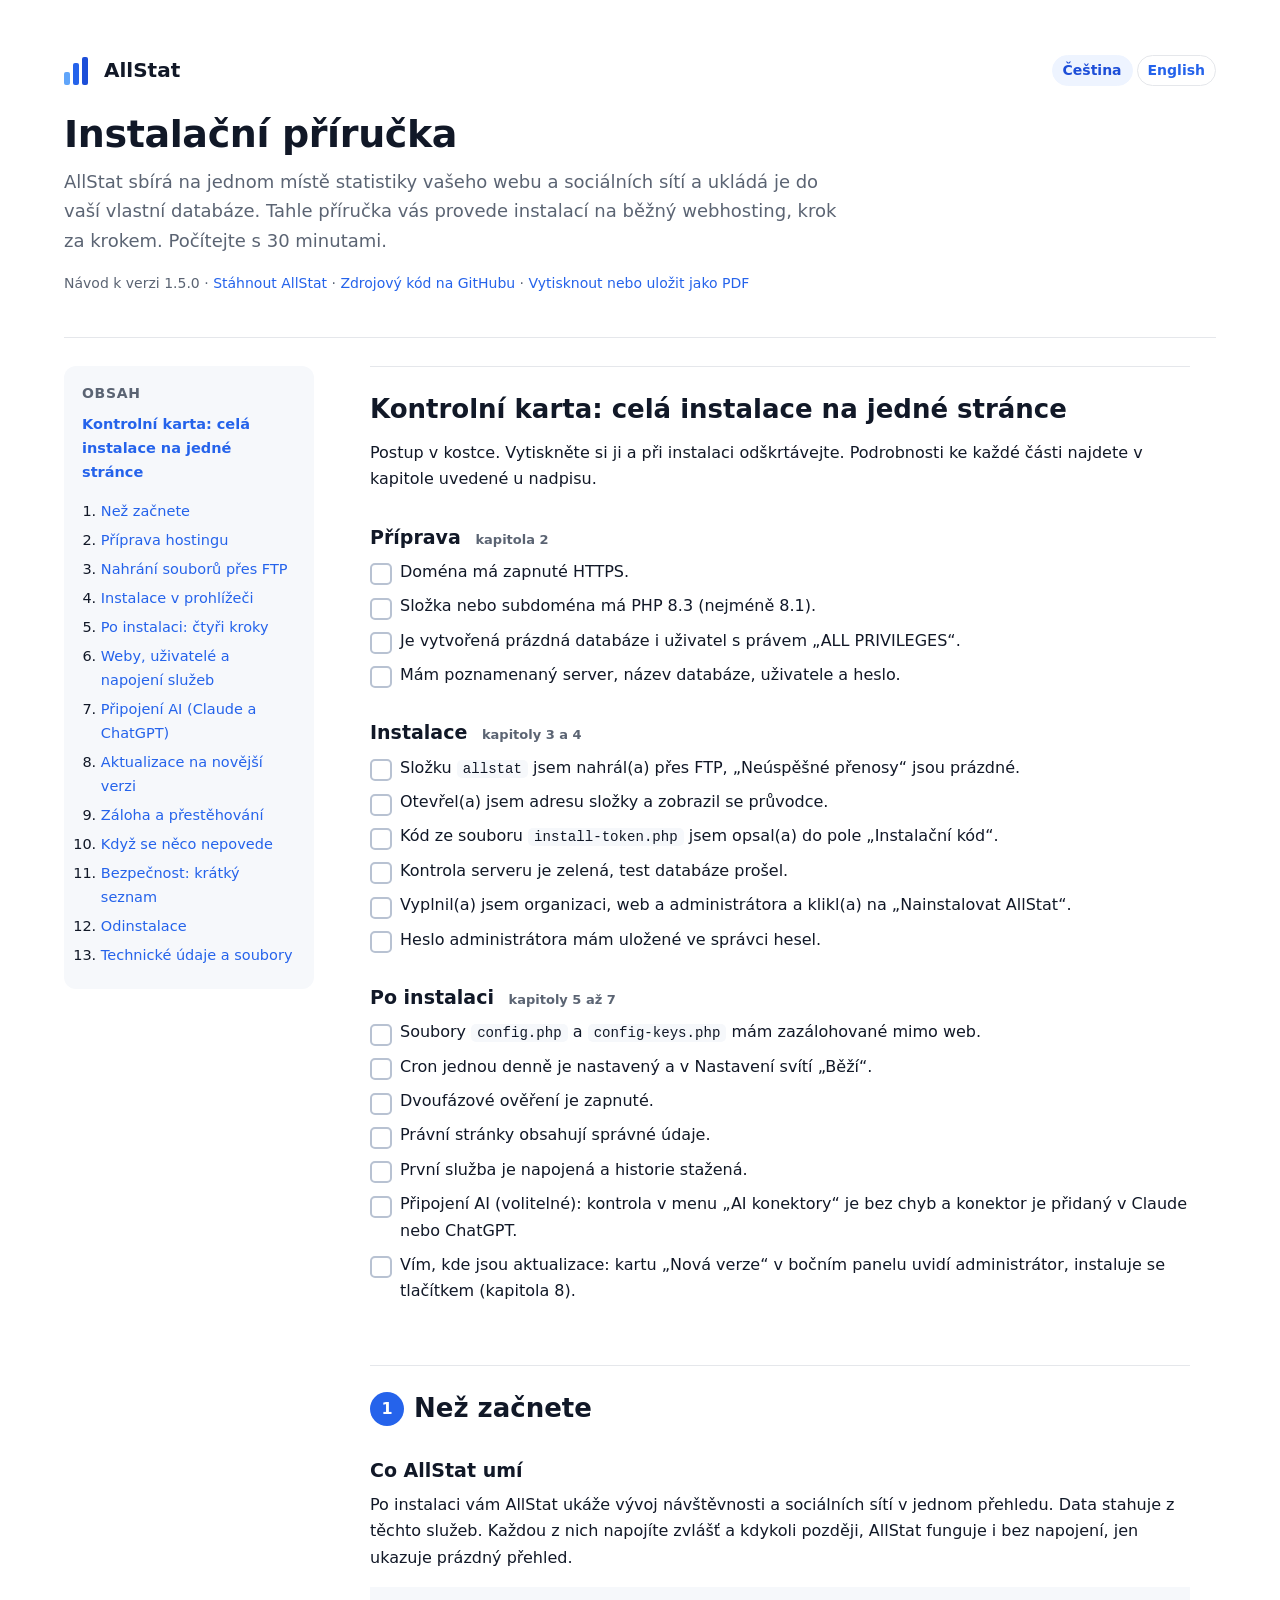
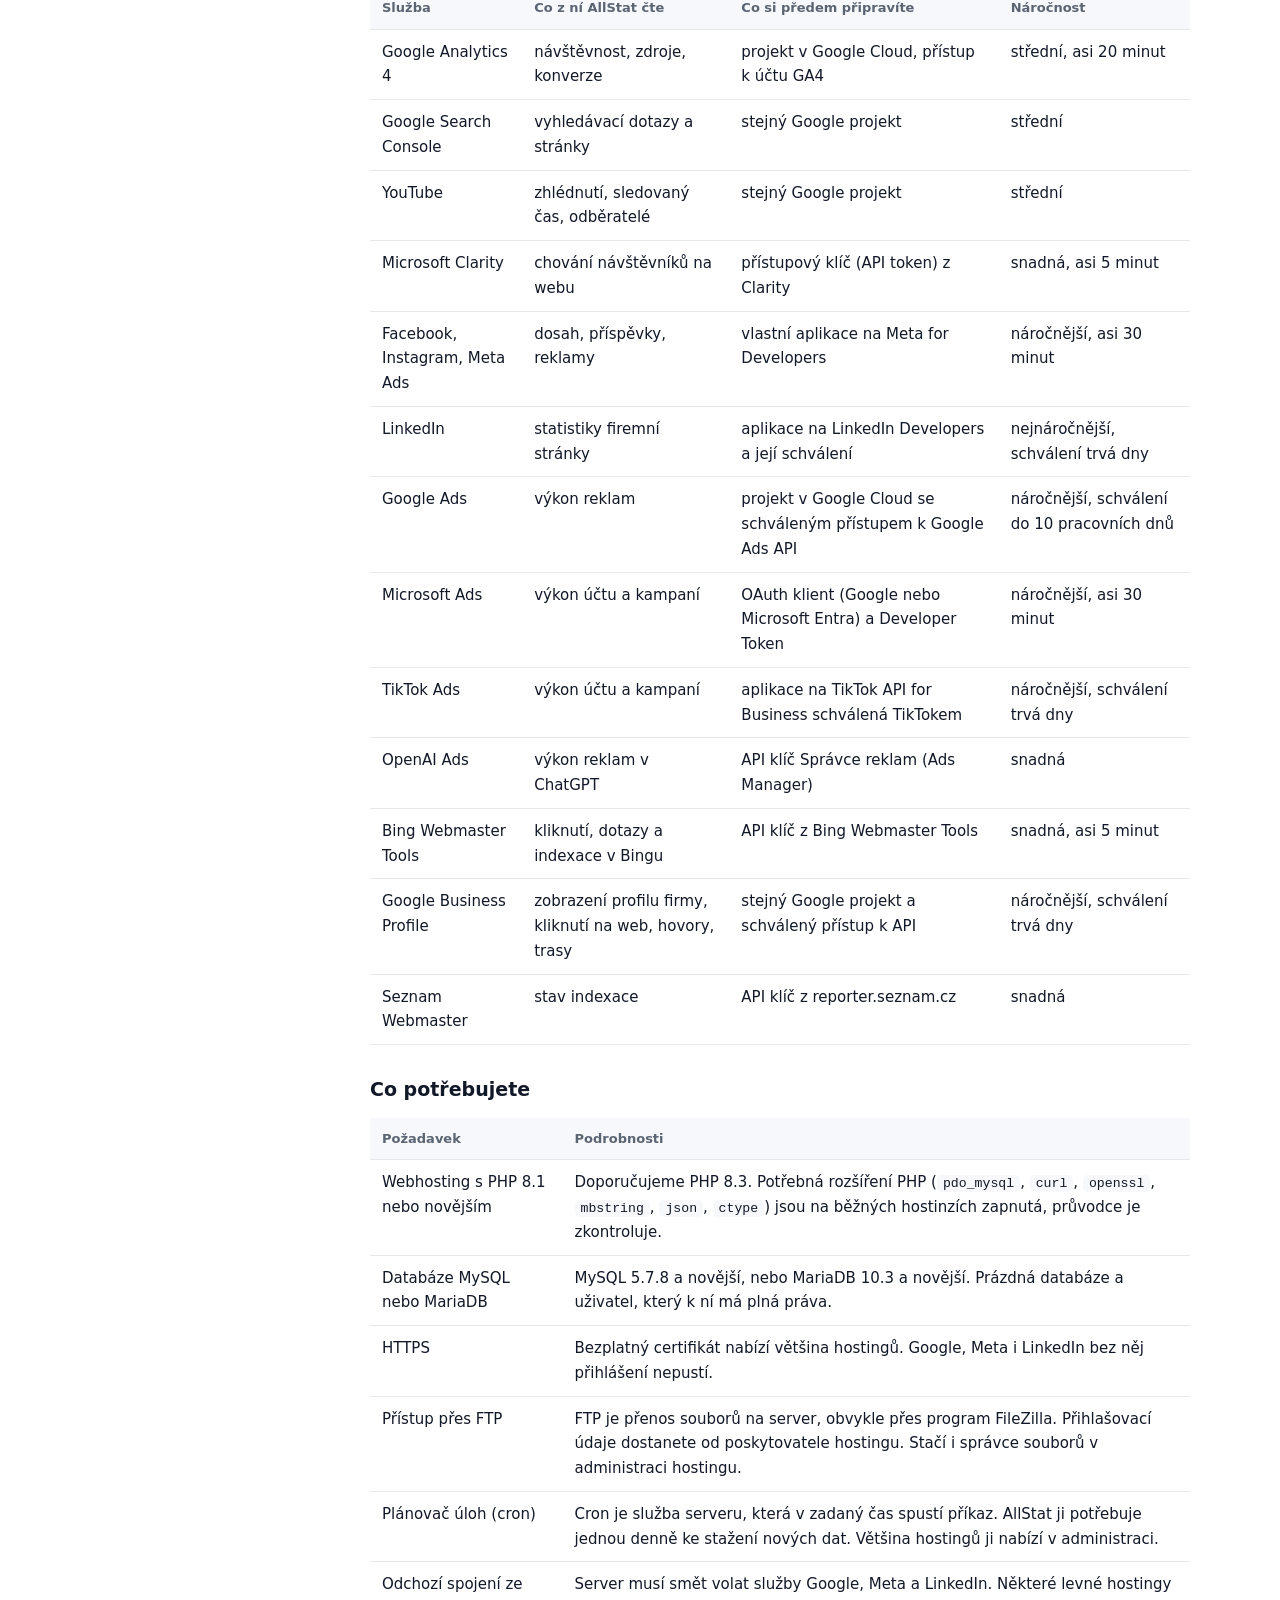
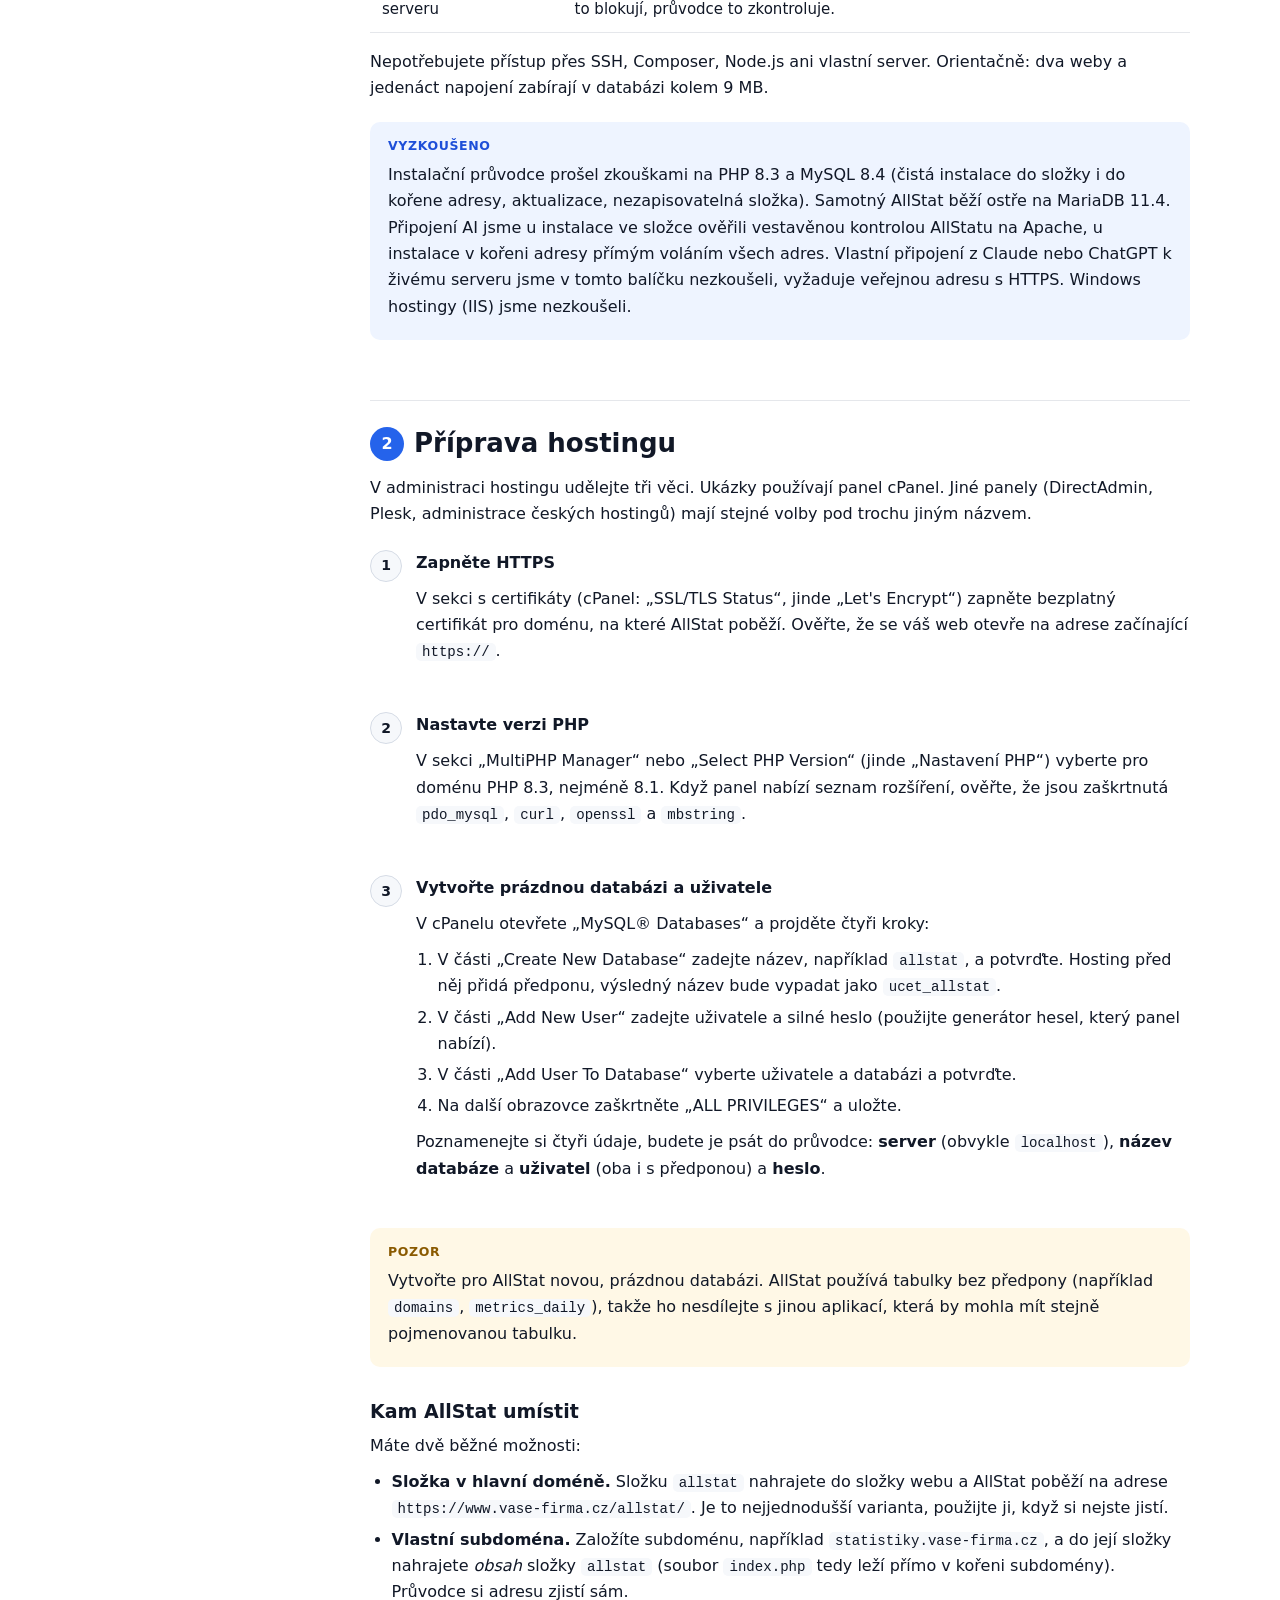
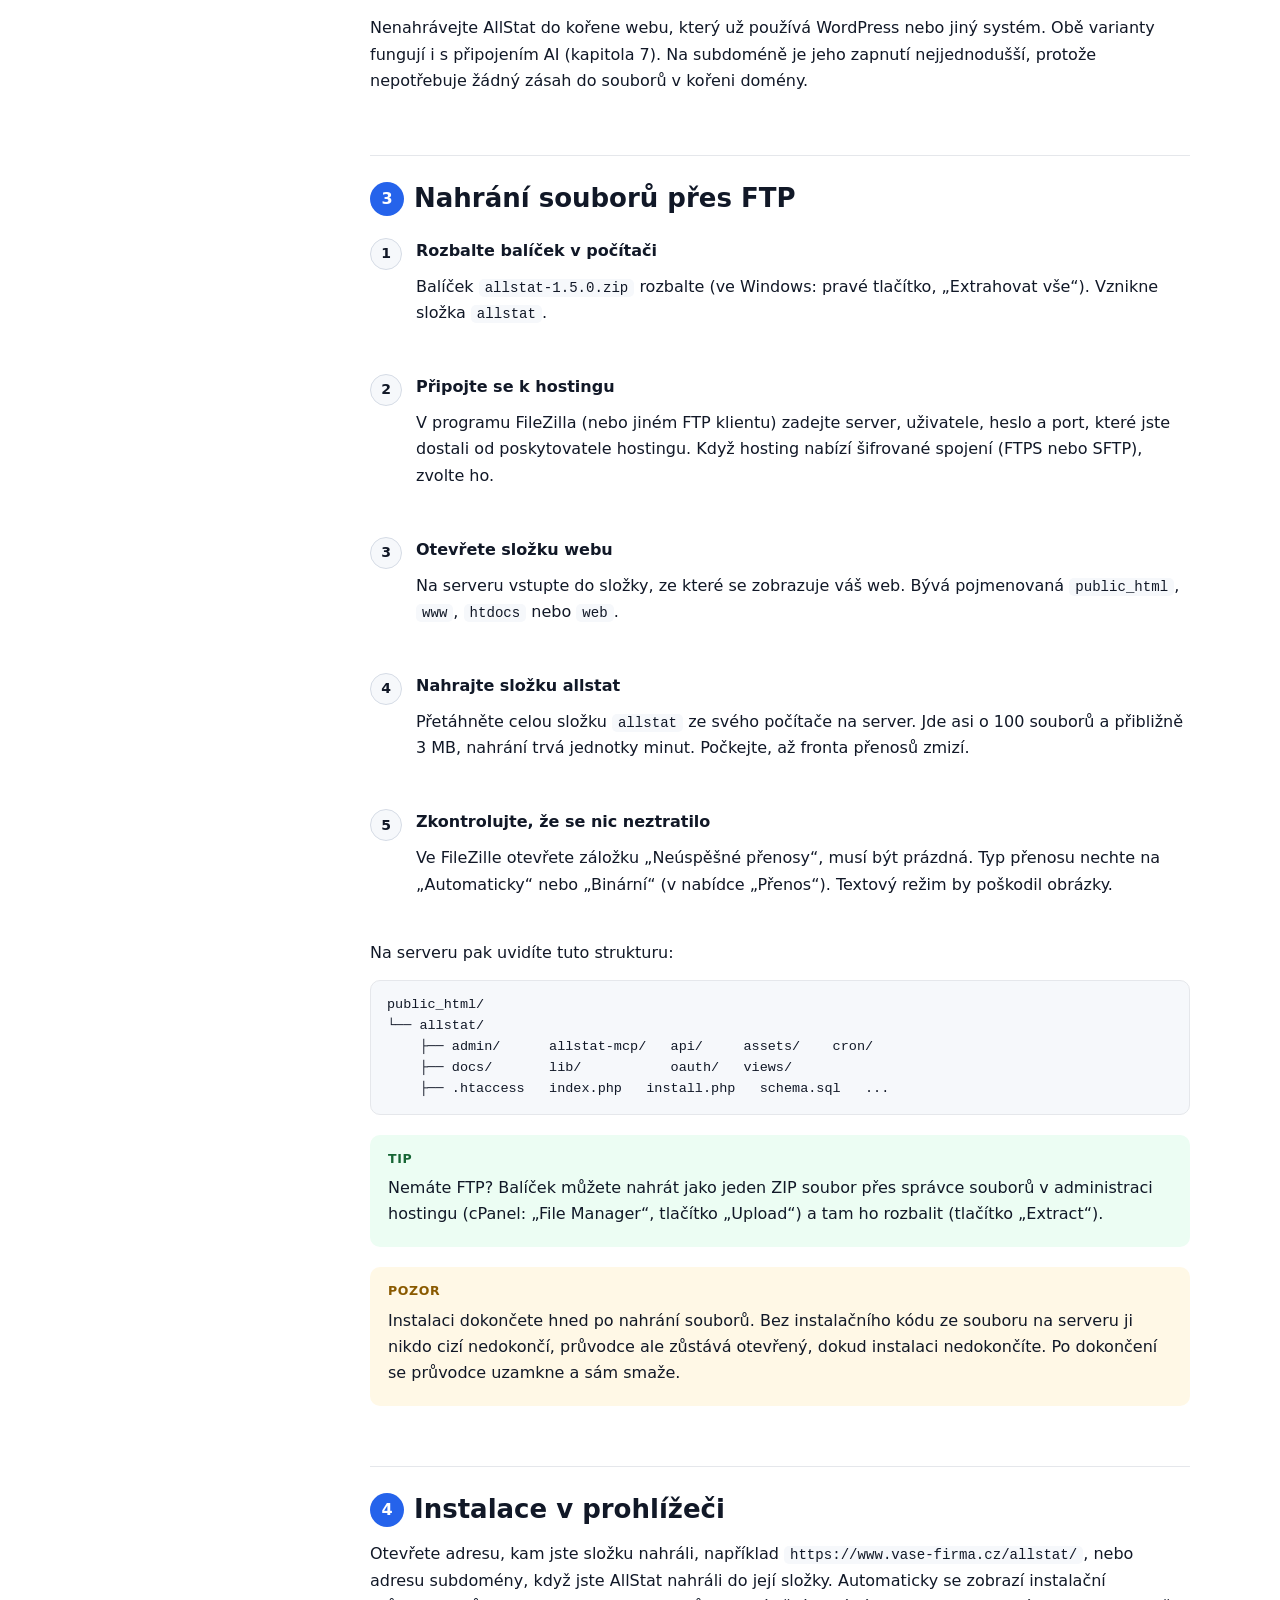
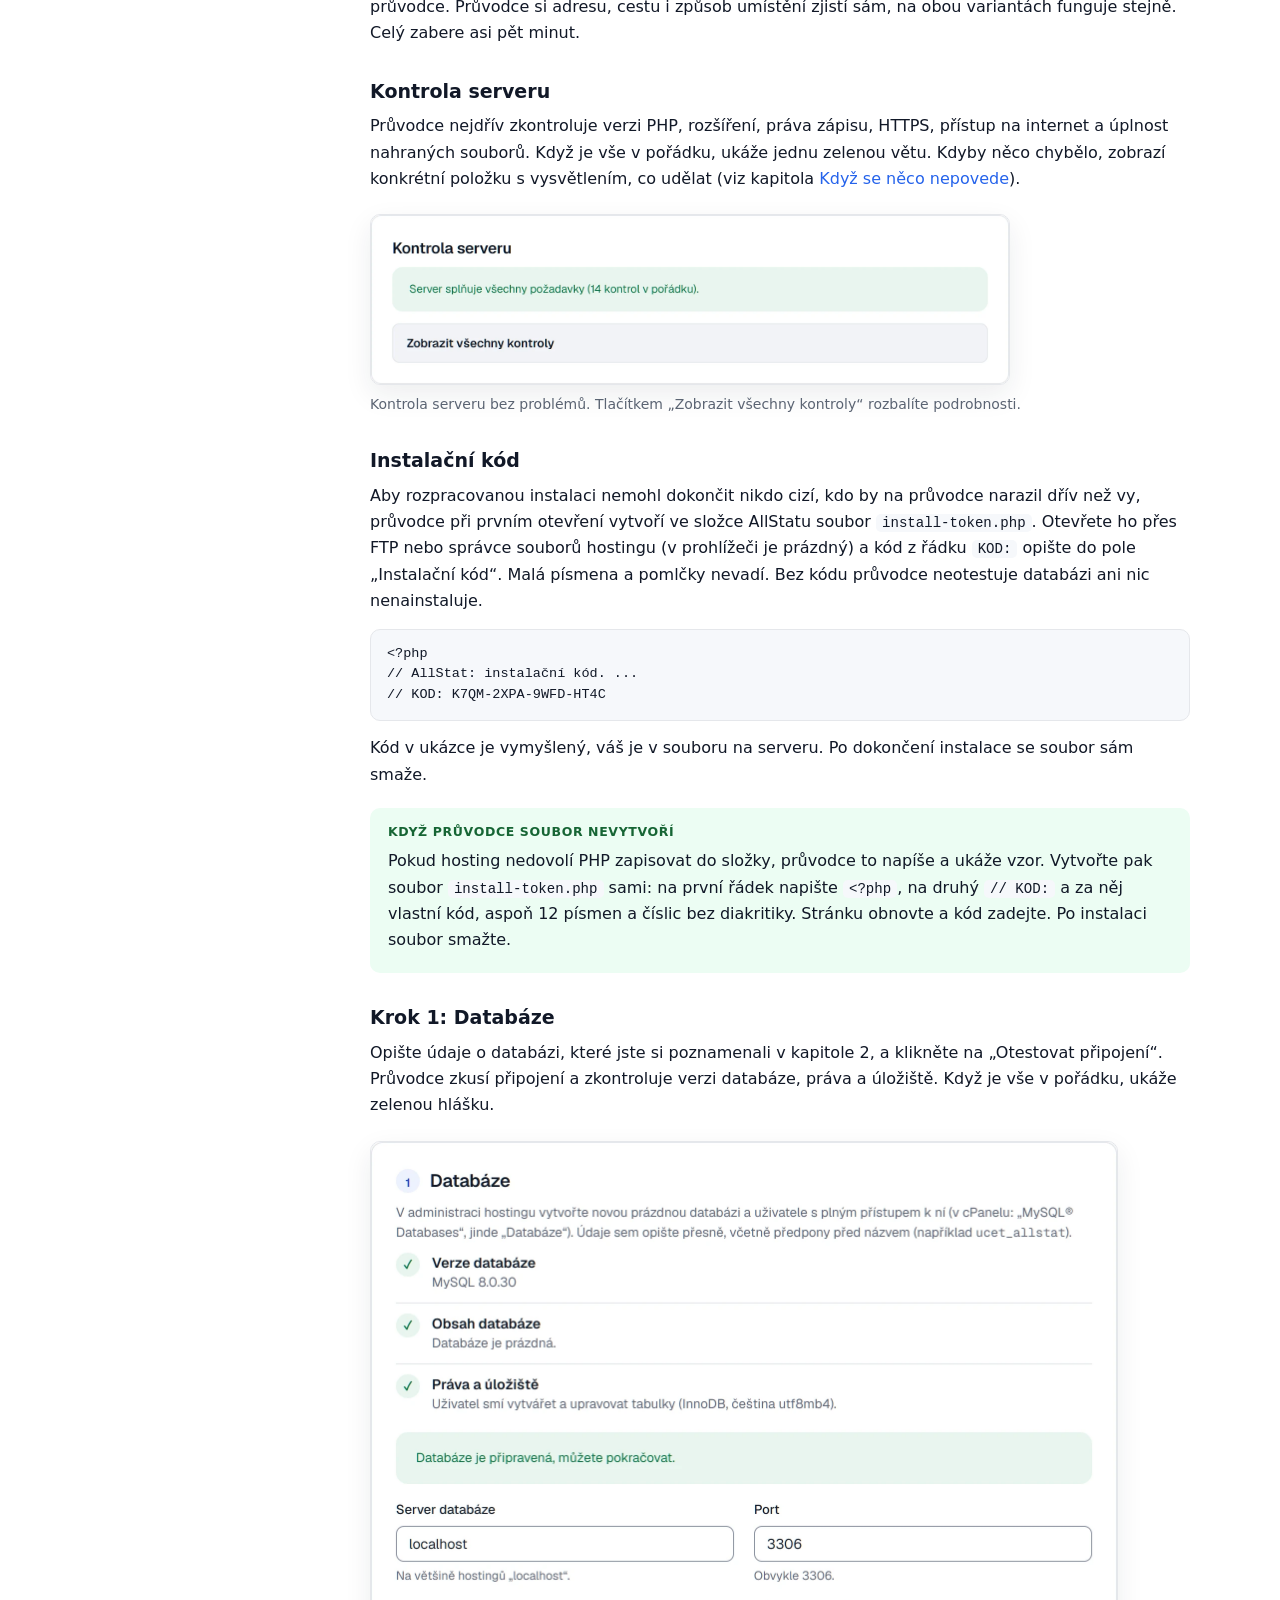
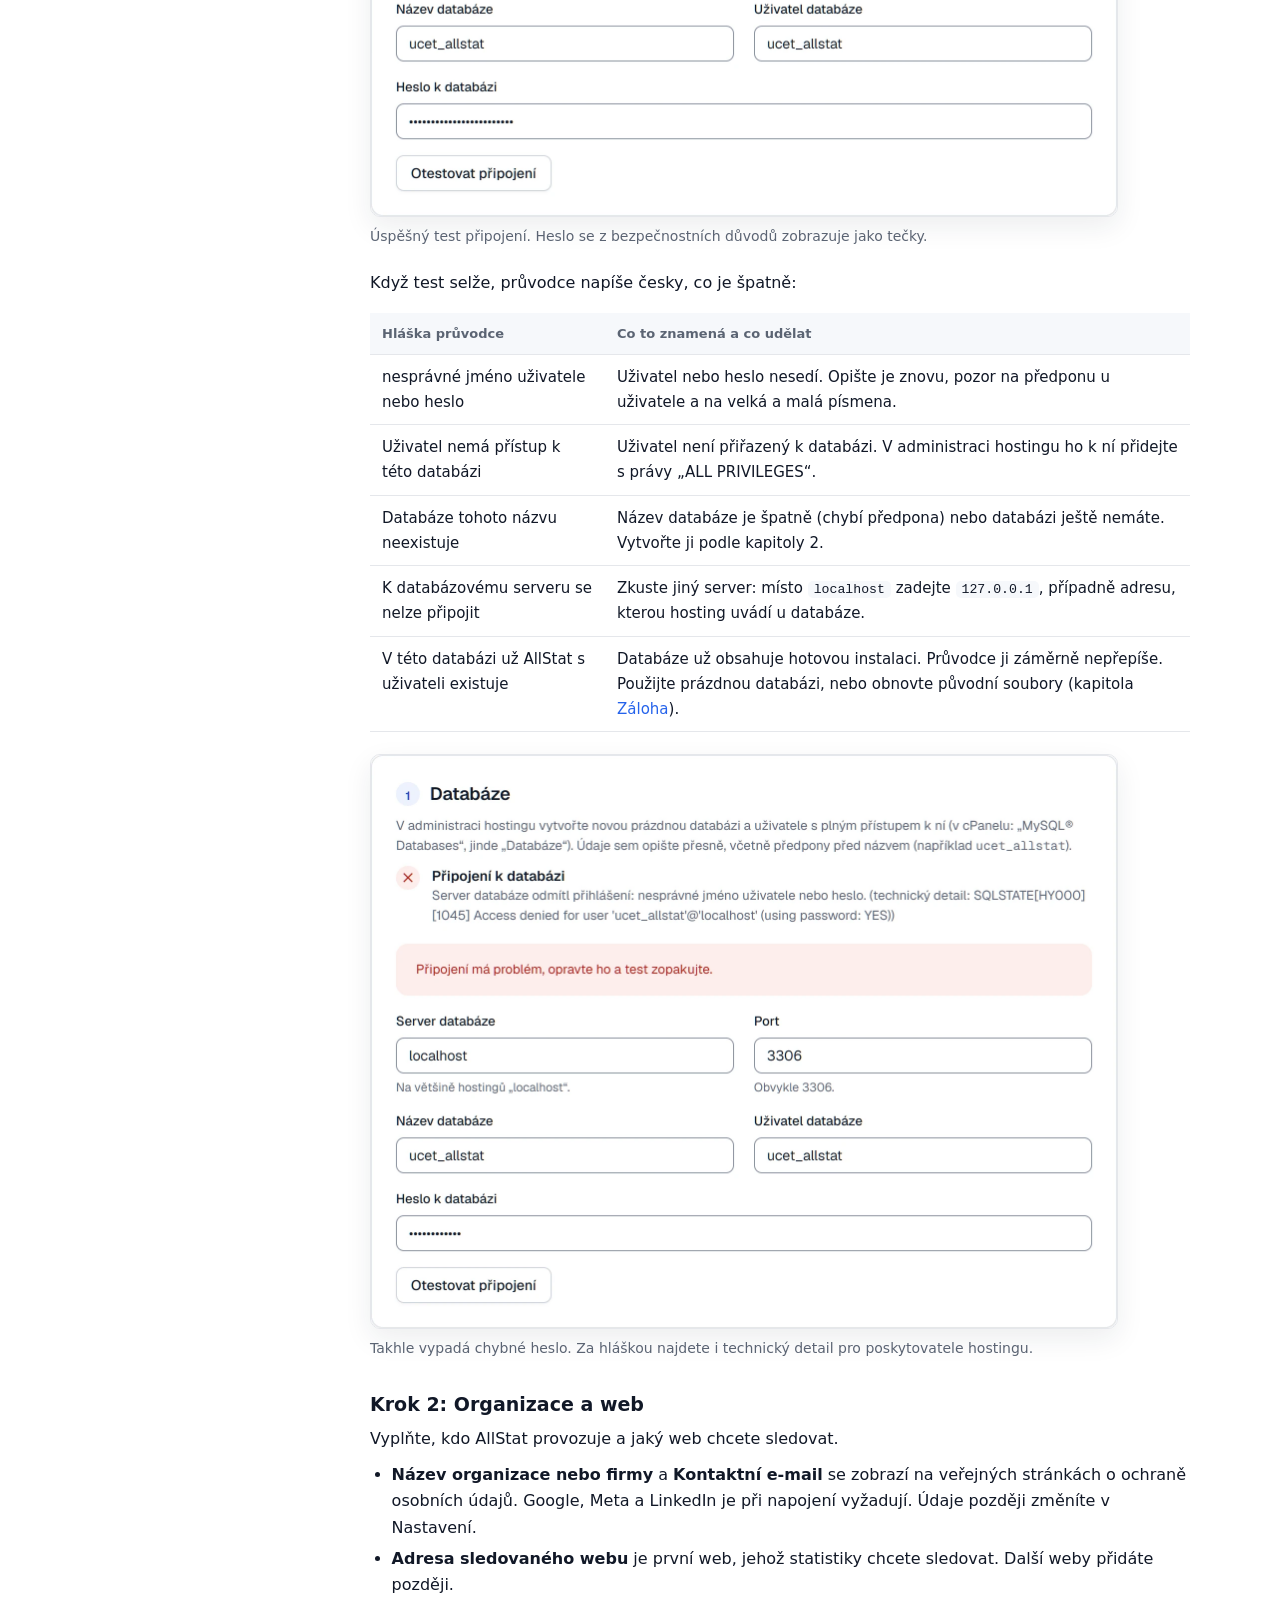
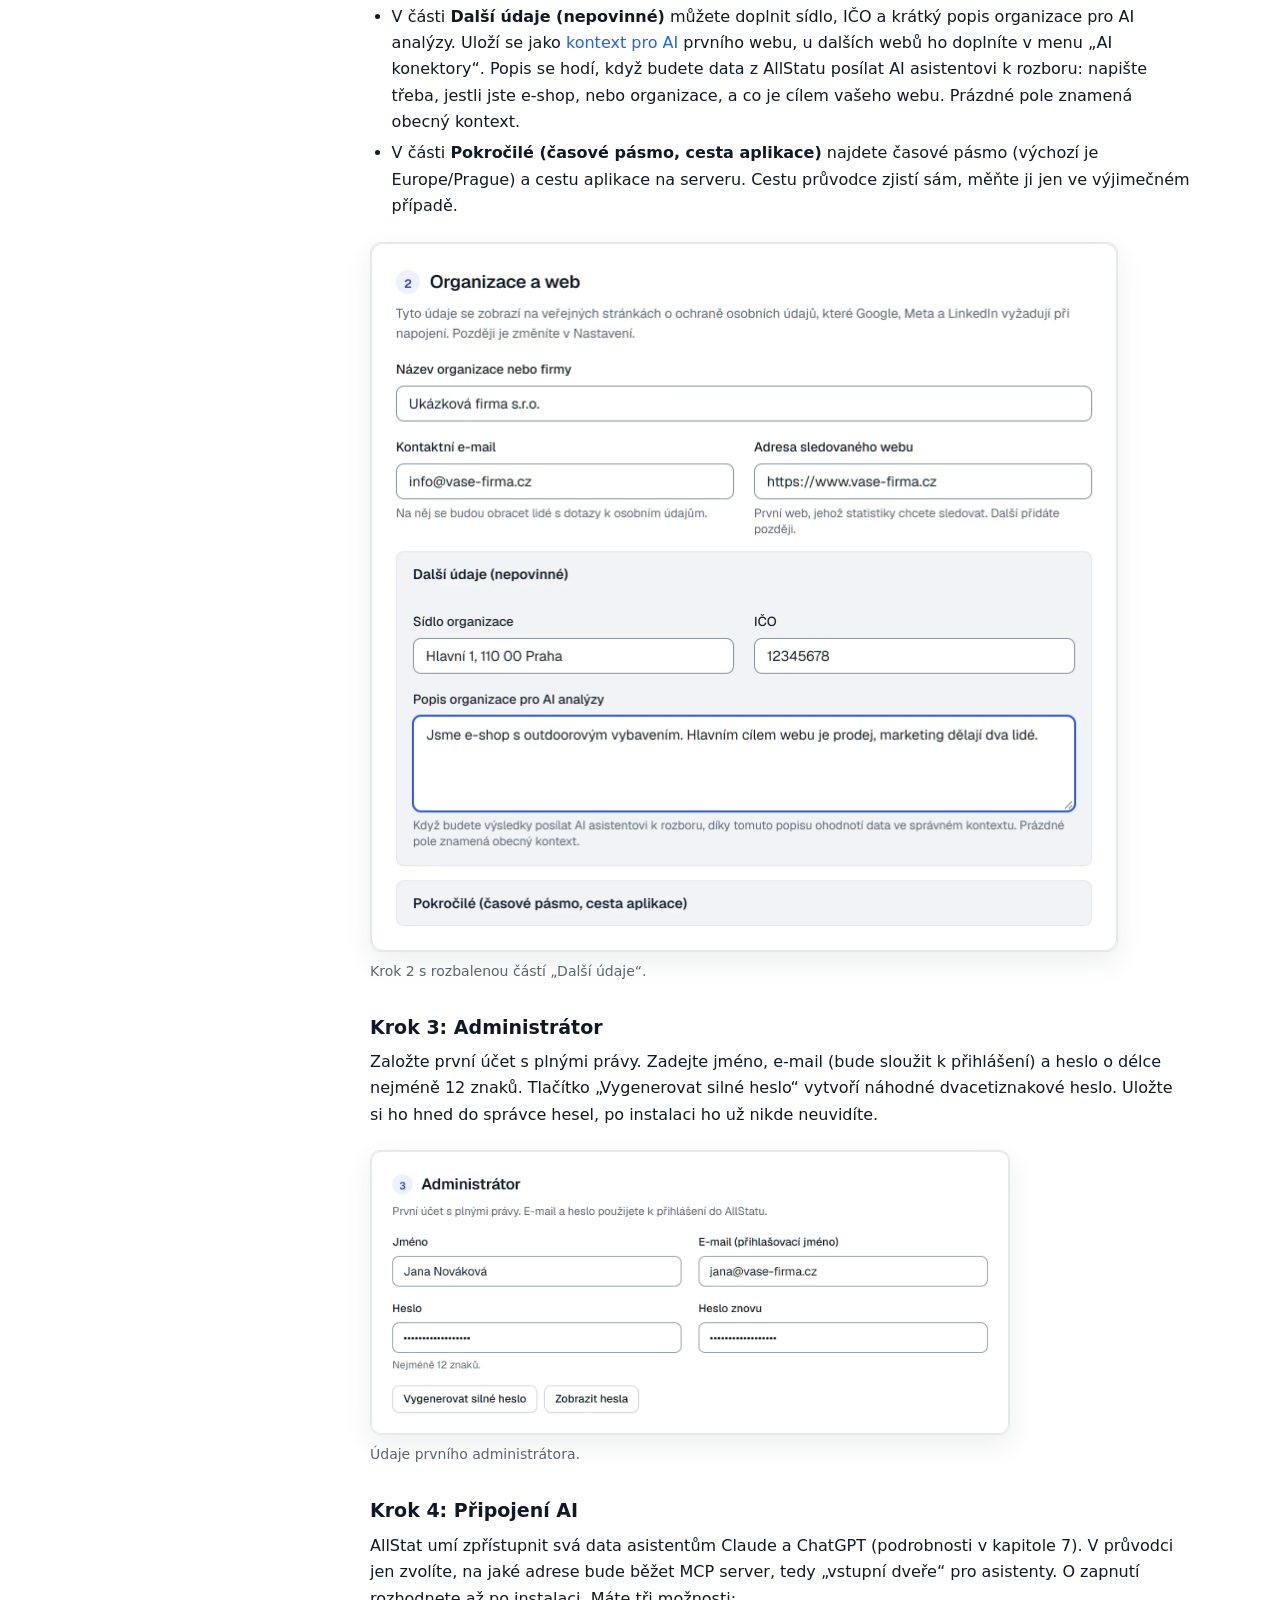
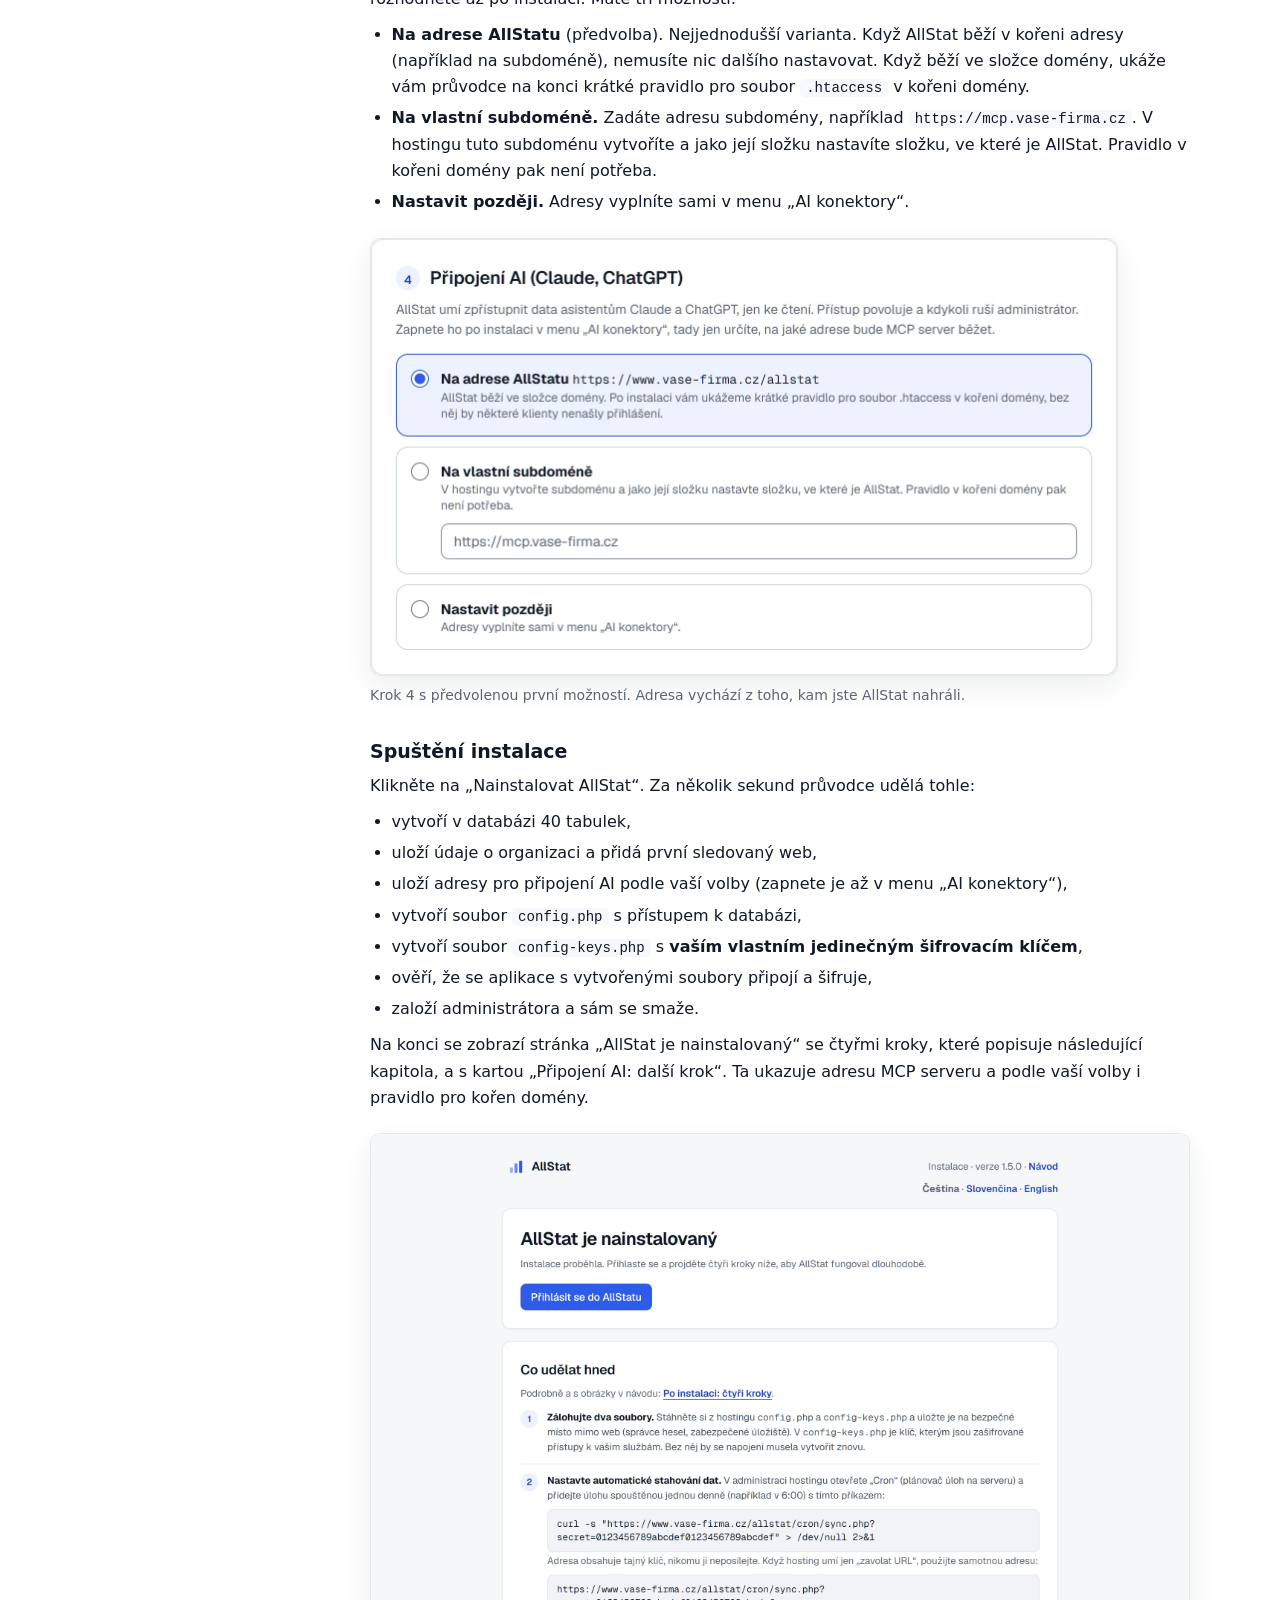
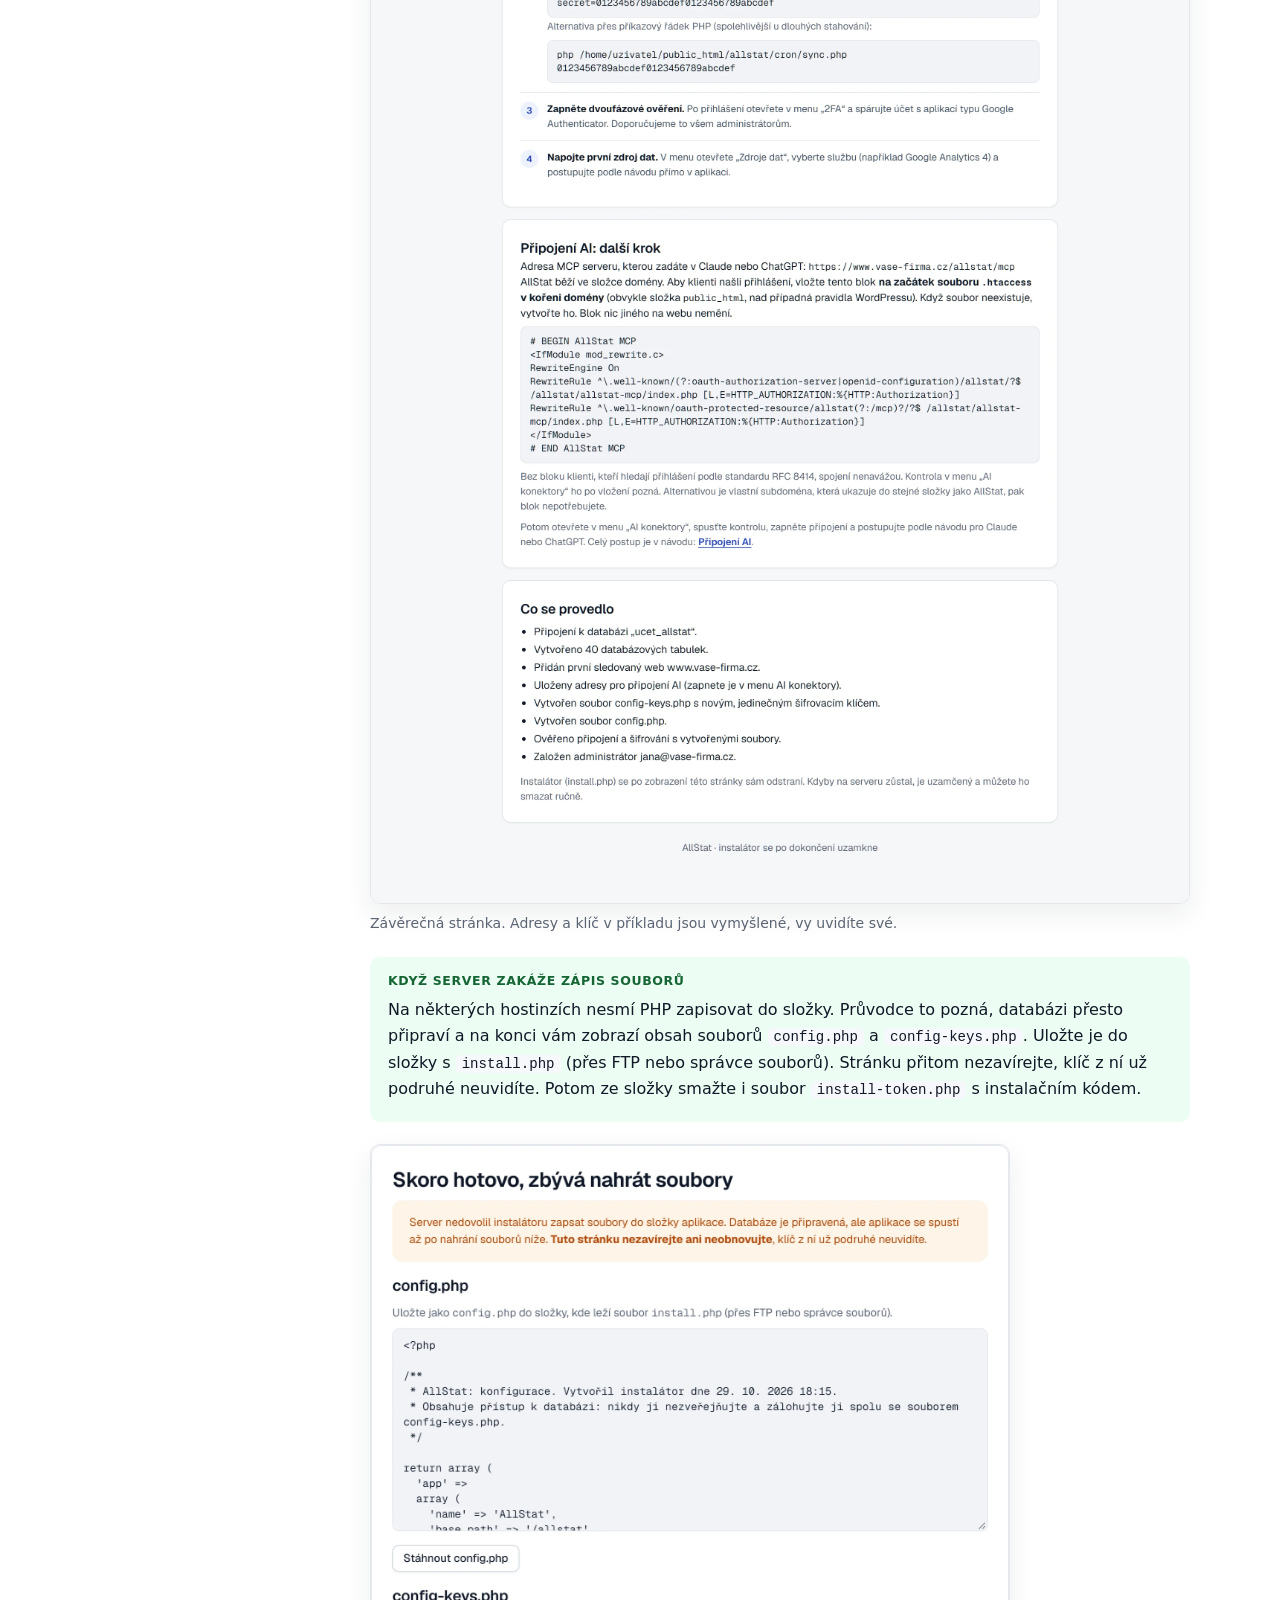
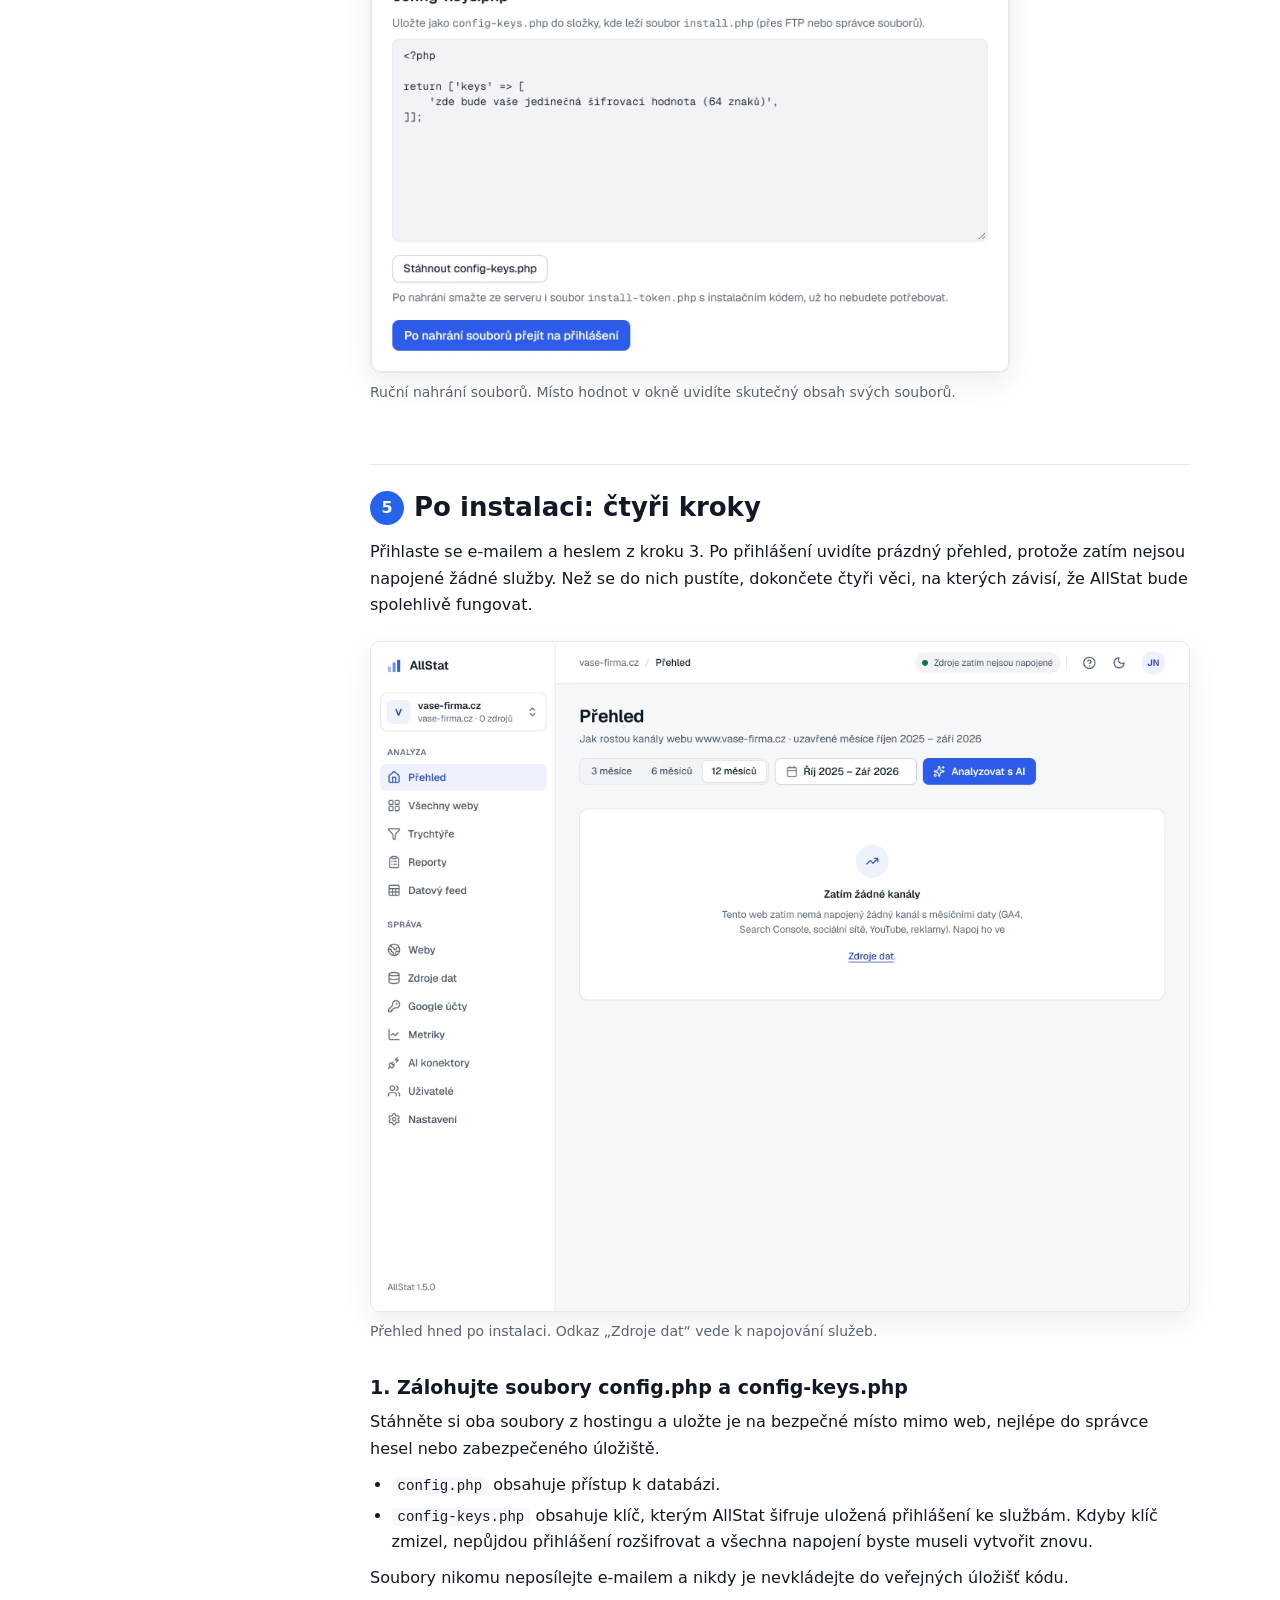
==== commit a33a5a96: "Nápověda 1.5.5: TikTok, OpenAI, Bing, Google Business Profile, reklama napříč platformami, nové MCP " ====
--- a/index.html
+++ b/index.html
@@ -3,13 +3,13 @@
 <head>
 <meta charset="utf-8">
 <meta name="viewport" content="width=device-width, initial-scale=1">
-<title>AllStat: instalační příručka</title>
-<meta name="description" content="Jak nainstalovat AllStat na běžný webhosting, napojit služby, připojit AI a aktualizovat. Krok za krokem, s obrázky.">
+<title>AllStat – dashboard statistik webu a sociálních sítí | Instalační příručka</title>
+<meta name="description" content="AllStat je self-hosted dashboard statistik webu a sociálních sítí (GA4, Search Console, Meta, LinkedIn, YouTube) ve vaší databázi. Instalace na webhosting krok za krokem.">
 <link rel="canonical" href="https://ffscz.github.io/AllStat/">
 <link rel="alternate" hreflang="cs" href="https://ffscz.github.io/AllStat/">
 <link rel="alternate" hreflang="en" href="https://ffscz.github.io/AllStat/en/">
 <link rel="alternate" hreflang="x-default" href="https://ffscz.github.io/AllStat/en/">
-<meta property="og:title" content="AllStat: instalační příručka">
+<meta property="og:title" content="AllStat – dashboard statistik webu a sociálních sítí">
 <meta property="og:description" content="Instalace na webhosting, napojení služeb, připojení AI a aktualizace, krok za krokem.">
 <meta property="og:type" content="website">
 <meta property="og:url" content="https://ffscz.github.io/AllStat/">
@@ -186,6 +186,10 @@
     <tr><td>LinkedIn</td><td>statistiky firemní stránky</td><td>aplikace na LinkedIn Developers a její schválení</td><td>nejnáročnější, schválení trvá dny</td></tr>
     <tr><td>Google Ads</td><td>výkon reklam</td><td>projekt v Google Cloud se schváleným přístupem k Google Ads API</td><td>náročnější, schválení do 10 pracovních dnů</td></tr>
     <tr><td>Microsoft Ads</td><td>výkon účtu a kampaní</td><td>OAuth klient (Google nebo Microsoft Entra) a Developer Token</td><td>náročnější, asi 30 minut</td></tr>
+    <tr><td>TikTok Ads</td><td>výkon účtu a kampaní</td><td>aplikace na TikTok API for Business schválená TikTokem</td><td>náročnější, schválení trvá dny</td></tr>
+    <tr><td>OpenAI Ads</td><td>výkon reklam v ChatGPT</td><td>API klíč Správce reklam (Ads Manager)</td><td>snadná</td></tr>
+    <tr><td>Bing Webmaster Tools</td><td>kliknutí, dotazy a indexace v Bingu</td><td>API klíč z Bing Webmaster Tools</td><td>snadná, asi 5 minut</td></tr>
+    <tr><td>Google Business Profile</td><td>zobrazení profilu firmy, kliknutí na web, hovory, trasy</td><td>stejný Google projekt a schválený přístup k API</td><td>náročnější, schválení trvá dny</td></tr>
     <tr><td>Seznam Webmaster</td><td>stav indexace</td><td>API klíč z reporter.seznam.cz</td><td>snadná</td></tr>
   </tbody>
 </table>
@@ -380,6 +384,7 @@
 
 <h3 id="dvoufazove-overeni">3. Zapněte dvoufázové ověření (2FA)</h3>
 <p>Dvoufázové ověření znamená, že kromě hesla zadáváte šestimístný kód z telefonu. Klikněte vpravo nahoře na kolečko se svými iniciálami, zvolte „Dvoufaktorové ověření“, naskenujte QR kód aplikací (Microsoft Authenticator, Google Authenticator, 1Password nebo Bitwarden) a potvrďte kód. V Nastavení pak můžete zapnout povinné 2FA pro všechny uživatele. Doporučujeme to, jakmile bude mít AllStat víc než jednoho uživatele.</p>
+<p>Po potvrzení kódu AllStat jednou ukáže 10 <strong>záložních kódů</strong>. Uložte si je do správce hesel nebo stáhněte jako .txt: když přijdete o telefon, přihlásíte se odkazem „Nemáte telefon? Použít záložní kód“. Každý kód platí jen jednou. Kolik jich zbývá, uvidíte na stránce Dvoufaktorové ověření, kde si po zadání hesla a kódu z aplikace vygenerujete nové. Tam také vypnete vlastní 2FA při výměně telefonu: zadáte heslo a kód z aplikace, nebo bez telefonu záložní kód (odpojí se tím i připojení AI).</p>
 <figure class="narrow"><a class="zoom" href="img/13-2fa.webp" title="Otevřít v plné velikosti"><img src="img/13-2fa.webp" alt="Nastavení dvoufázového ověření" width="1100" height="900" loading="lazy" decoding="async"></a><figcaption>Stránka Dvoufaktorové ověření z uživatelské nabídky.</figcaption></figure>
 
 <h3 id="pravni-stranky">4. Zkontrolujte právní stránky</h3>
@@ -400,7 +405,7 @@
 <p>Stránka „Všechny weby“ ukáže u každého webu návštěvy, klíčové události, tržby a kliknutí z Googlu za zvolené období (7, 30 nebo 90 dní, tento nebo minulý měsíc), se změnou proti předchozímu období a malým grafem návštěv. Weby jde řadit (nejvíc návštěv, největší pokles, podle názvu), filtrovat podle Google účtu a hledat podle názvu. Nahoře jsou součty za všechny zobrazené weby. Kliknutím na název webu otevřete jeho podrobný přehled. Běžný uživatel tu vidí jen weby, ke kterým má přístup. Čísla jsou z poslední synchronizace, stránka nic nestahuje z Googlu.</p>
 
 <h3 id="uzivatele">Uživatelé</h3>
-<p>V menu „Uživatelé“ založíte další účty. Role <strong>Administrátor</strong> smí všechno: spravovat weby, napojení, nastavení a uživatele. Role <strong>Uživatel</strong> smí prohlížet přehledy a reporty a nastavit si vlastní dvoufázové ověření. Každý člen týmu by měl mít svůj účet, hesla nesdílejte.</p>
+<p>V menu „Uživatelé“ založíte další účty. Role <strong>Administrátor</strong> smí všechno: spravovat weby, napojení, nastavení a uživatele. Role <strong>Uživatel</strong> smí prohlížet přehledy a reporty a nastavit si vlastní dvoufázové ověření. Každý člen týmu by měl mít svůj účet, hesla nesdílejte. Nový účet, nové heslo jinému uživateli, povýšení na administrátora a reset cizího 2FA potvrdíte svým heslem a kódem z aplikace (pole „Potvrzení“ dole ve formuláři). Reset 2FA jiného uživatele najdete na stránce jeho úpravy.</p>
 <p>U každého účtu nastavíte <strong>Přístup k webům</strong>. Volba „Všechny weby“ platí i pro weby přidané později. Při volbě „Jen vybrané weby“ zaškrtnete, které weby uživatel uvidí v přehledu, v reportech i ve sdílených odkazech. Ostatní weby se mu nezobrazí ani ve výběru a nedostane se k nim ani úpravou adresy. Hodí se to, když AllStat sdílíte s klienty nebo partnery a každý má vidět jen svůj web. Administrátor vidí vždy všechny weby.</p>
 <figure><a class="zoom" href="img/14-uzivatele.webp" title="Otevřít v plné velikosti"><img src="img/14-uzivatele.webp" alt="Správa uživatelů" width="1100" height="900" loading="lazy" decoding="async"></a><figcaption>Správa uživatelů a rolí.</figcaption></figure>
 
@@ -452,6 +457,47 @@
   <li>Potřebujete Developer Token z Microsoft Advertising Developer Portalu (developers.ads.microsoft.com) a dvě čísla z nastavení účtu: Account ID (číslo reklamního účtu) a Customer ID (číslo zákazníka).</li>
   <li>„Otestovat napojení“ jen ověří, že Microsoft přijme požadavek na report. Data načte až synchronizace. Microsoft report připravuje i několik minut: když nestihne, synchronizace skončí hláškou, že report ještě není připravený, a další běh si ho vyzvedne.</li>
   <li>Částky jsou v měně reklamního účtu. Report se počítá v časové zóně Praha, účet v jiné zóně ji nastaví ve formuláři.</li>
+</ul>
+
+<h4 id="openai-ads">OpenAI Ads</h4>
+<ul>
+  <li>Napojení čte denní výkon reklam v ChatGPT: útratu, zobrazení, kliknutí, konverze a kampaně. Do účtu nic nezapisuje.</li>
+  <li>Potřebujete API klíč ze Správce reklam (Ads Manager, nastavení účtu, API klíče). Klíč pro konverze (Conversions API) nestačí. Klíč patří k jednomu reklamnímu účtu, pro další účet přidejte další napojení.</li>
+  <li>Částky jsou v měně reklamního účtu, AllStat ji zjistí sám.</li>
+</ul>
+
+<h4 id="tiktok-ads">TikTok Ads</h4>
+<ul>
+  <li>Napojení čte denní výkon účtu a kampaní (útrata, zobrazení, kliknutí, konverze, hodnota konverzí, je-li k dispozici).</li>
+  <li><strong>Přístup musí schválit TikTok.</strong> Na business-api.tiktok.com/portal se zaregistrujte jako vývojář, vytvořte aplikaci, zaškrtněte oprávnění pro správu reklamního účtu a reporty a jako Advertiser redirect URL vložte adresu z rámečku OAuth callback URL. Aplikaci odešlete ke schválení (App review), trvá to řádově dny.</li>
+  <li>Po schválení zadejte v AllStatu App ID a Secret aplikace a klikněte na „Spustit OAuth“. Advertiser ID se doplní samo z prvního účtu, ke kterému jste přístup povolili. Jiný účet zadáte do pole Advertiser ID.</li>
+  <li>Částky jsou v měně reklamního účtu. Konverze jsou podle atribuce TikToku, ne podle GA4.</li>
+</ul>
+
+<h4 id="bing">Bing Webmaster Tools</h4>
+<ul>
+  <li>Napojení čte kliknutí a zobrazení z hledání Bing (a nástrojů, které na něm stojí), nejčastější dotazy a stránky, procházení robotem, počet stránek v indexu a zpětné odkazy.</li>
+  <li>V Bing Webmaster Tools otevřete Nastavení (ozubené kolo), Přístup k API a vygenerujte API klíč. Klíč platí pro všechny weby vašeho účtu.</li>
+  <li>Do pole Adresa webu zadejte web přesně tak, jak ho máte v Bing Webmaster Tools. Web tam musí být ověřený.</li>
+  <li>Bing drží zhruba půl roku historie a dotazy a stránky dává po týdnech. AllStat si při každé synchronizaci uloží všechno, co přijde, takže historie se dál skládá u vás.</li>
+</ul>
+
+<h4 id="google-business">Google Business Profile</h4>
+<ul>
+  <li>Napojení čte, kolikrát lidé viděli profil firmy v Google hledání a Mapách (počítač i mobil), kliknutí na web, hovory, trasy, rezervace a hledané výrazy, po kterých profil našli.</li>
+  <li>Použijete stejný Google projekt a OAuth klienta jako u Google Analytics. V Google Cloud Console navíc zapněte „Business Profile Performance API“, „My Business Account Management API“ a „My Business Business Information API“.</li>
+  <li><strong>Přístup musí schválit Google.</strong> Nový projekt má k těmto API kvótu 0. Požádejte formulářem „Application for Basic API Access“ (najdete ho v dokumentaci Google Business Profile API). Profil musí být ověřený aspoň 60 dní a mít web. Do schválení AllStat při testu napojení hlásí, že přístup ještě schválený není.</li>
+  <li>Přihlaste se účtem, který je vlastníkem nebo správcem profilu. Location ID vyplňovat nemusíte, AllStat vezme první profil účtu.</li>
+  <li>Hledané výrazy dává Google jen za celé měsíce a malá čísla jen jako horní hranici („méně než 15“). Denní čísla mají zpoždění až 5 dní.</li>
+</ul>
+
+<h3 id="reklama">Reklama napříč platformami</h3>
+<p>Když máte napojený aspoň jeden reklamní účet, najdete v nabídce „Přepnout zdroj“ pohled <strong>Reklama napříč platformami</strong>. Ukazuje všechny reklamní účty webu vedle sebe za zvolené období: útratu, podíl na útratě, zobrazení, kliknutí, CTR, CPC, CPM, konverze, CPA a ROAS.</p>
+<ul>
+  <li>Útrata je v měně každého účtu. Součty a podíly se počítají jen mezi účty ve stejné měně, kurzy AllStat nepřepočítává.</li>
+  <li>Konverze platforem se nesčítají. Každá platforma je počítá podle vlastní atribuce (i po zobrazení reklamy a s různě dlouhými okny), takže by součet započítal tutéž objednávku víckrát.</li>
+  <li>Vedle konverzí platforem stojí návštěvy, klíčové události a tržby, které Google Analytics přiřadilo zdroji každé platformy podle UTM parametrů v odkazech reklam. Google Ads a Microsoft Ads GA4 pozná i bez UTM, když je v účtu zapnuté automatické označování.</li>
+  <li>Tržby z GA4 se ukládají od verze 1.5.5. Pro starší dny klikněte u napojení Google Analytics na „Stáhnout historii“.</li>
 </ul>
 
 <h4 id="clarity">Microsoft Clarity</h4>
@@ -538,7 +584,7 @@
 # END AllStat MCP</code></pre>
     <p>Varianty A a C tento krok přeskočte. U varianty C v administraci hostingu vytvořte subdoménu (například <code>mcp.vase-firma.cz</code>) a jako její složku nastavte stejnou složku, ve které je AllStat.</p></li>
   <li><h4>Zapněte připojení AI</h4>
-    <p>V menu otevřete „AI konektory“, u volby „Povolit připojení AI (MCP)“ vyberte „Ano“ a klikněte na „Uložit nastavení“. Zkontrolujte, že adresy v polích „Adresa MCP serveru“ a „Adresa AllStatu“ sedí a začínají <code>https://</code>.</p>
+    <p>V menu otevřete „AI konektory“, u volby „Povolit připojení AI (MCP)“ vyberte „Ano“ a klikněte na „Uložit nastavení“. Zkontrolujte, že adresy v polích „Adresa MCP serveru“ a „Adresa AllStatu“ sedí a začínají <code>https://</code>. Připojení AI pak může povolit jen administrátor se zapnutým <a href="#dvoufazove-overeni">dvoufázovým ověřením</a>.</p>
     <figure><a class="zoom" href="img/17a-ai-konektory-nastaveni.webp" title="Otevřít v plné velikosti"><img src="img/17a-ai-konektory-nastaveni.webp" alt="AI konektory: stav a nastavení" width="780" height="552" loading="lazy" decoding="async"></a><figcaption>Zapnuté připojení AI s adresami z průvodce.</figcaption></figure></li>
   <li><h4>Spusťte kontrolu</h4>
     <p>Dole na stránce klikněte na „Spustit kontrolu“. AllStat si sám zavolá své adresy tak, jak to udělá Claude nebo ChatGPT, a u každé napíše, jestli je v pořádku. Neposílá žádné skutečné klíče. Všechny položky mají být zelené. Upozornění vysvětluje, co ještě zbývá, například chybějící blok v kořeni domény u varianty B.</p>
@@ -546,8 +592,8 @@
   <li><h4>Přidejte konektor v Claude nebo ChatGPT</h4>
     <p>Stránka „AI konektory“ obsahuje návody s dosazenou adresou vašeho serveru. Stručně:</p>
     <ul>
-      <li><strong>Claude</strong> (web, desktop, mobil): otevřete Přizpůsobit (Customize), Konektory (Connectors), Přidat vlastní konektor (Add custom connector). Jako název zadejte AllStat, jako adresu adresu MCP serveru s koncovkou <code>/mcp</code>. Klikněte na Připojit (Connect), přihlaste se do AllStatu jako administrátor a klikněte na „Povolit“. Tlačítko „Přidat do Claude“ na stránce údaje vyplní samo.</li>
-      <li><strong>ChatGPT</strong> (webová verze): v Settings, Security and login zapněte Developer mode, otevřete Plugins, klikněte na plus a vyplňte název AllStat, MCP URL a Authentication OAuth. Pak se přihlaste do AllStatu jako administrátor a klikněte na „Povolit“.</li>
+      <li><strong>Claude</strong> (web, desktop, mobil): otevřete Přizpůsobit (Customize), Konektory (Connectors), Přidat vlastní konektor (Add custom connector). Jako název zadejte AllStat, jako adresu adresu MCP serveru s koncovkou <code>/mcp</code>. Klikněte na Připojit (Connect), přihlaste se do AllStatu jako administrátor, opište kód z autentizační aplikace a klikněte na „Povolit“. Tlačítko „Přidat do Claude“ na stránce údaje vyplní samo.</li>
+      <li><strong>ChatGPT</strong> (webová verze): v Settings, Security and login zapněte Developer mode, otevřete Plugins, klikněte na plus a vyplňte název AllStat, MCP URL a Authentication OAuth. Pak se přihlaste do AllStatu jako administrátor, opište kód z autentizační aplikace a klikněte na „Povolit“.</li>
       <li><strong>Claude Code</strong> (příkazový řádek): <code>claude mcp add --transport http allstat https://www.vase-firma.cz/allstat/mcp</code> a pak v Claude Code příkaz <code>/mcp</code>, volba allstat a Authenticate.</li>
     </ul>
     <figure><a class="zoom" href="img/17b-ai-konektory-navody.webp" title="Otevřít v plné velikosti"><img src="img/17b-ai-konektory-navody.webp" alt="Návody k připojení Claude, ChatGPT a Claude Code" width="780" height="802" loading="lazy" decoding="async"></a><figcaption>Návody na stránce AI konektory. Adresa serveru je v nich už dosazená.</figcaption></figure>
@@ -564,11 +610,13 @@
     <tr><td><code>get_report</code></td><td>hotový analytický report webu nebo jednoho zdroje za období</td></tr>
     <tr><td><code>get_channel_growth</code></td><td>měsíční vývoj hlavní metriky každého kanálu za 3, 6 nebo 12 měsíců</td></tr>
     <tr><td><code>get_overview</code></td><td>přehled webu z Google Analytics 4 a Search Console</td></tr>
-    <tr><td><code>get_source_metrics</code></td><td>metriky jednoho zdroje: sociální sítě, reklamy, YouTube, Clarity, Seznam Webmaster</td></tr>
+    <tr><td><code>get_source_metrics</code></td><td>metriky jednoho zdroje: sociální sítě, reklamy, YouTube, Clarity, Bing Webmaster, Google Business Profile, Seznam Webmaster</td></tr>
     <tr><td><code>get_top_content</code></td><td>nejlepší příspěvky a videa za období</td></tr>
     <tr><td><code>get_search_queries</code></td><td>dotazy a stránky z Google vyhledávání</td></tr>
     <tr><td><code>get_funnel</code></td><td>trychtýře webu: kroky, úbytek mezi nimi a rozpad podle kanálu, zdroje nebo kampaně</td></tr>
     <tr><td><code>get_sync_status</code></td><td>stav synchronizace zdrojů a upozornění na zastaralá data</td></tr>
+    <tr><td><code>compare_ad_platforms</code></td><td>reklamní účty vedle sebe: útrata, CTR, CPC, CPA, ROAS a návštěvy, konverze a tržby z GA4 podle platformy</td></tr>
+    <tr><td><code>detect_changes</code></td><td>neobvyklé změny: poslední týden, dva týdny nebo měsíc každé řady proti typické hodnotě z předchozích období</td></tr>
     <tr><td><code>query_data</code></td><td>dotaz na cokoli, co AllStat ukládá: konkrétní stránka, kampaň, dotaz nebo příspěvek, seznamy až 500 řádků, vývoj v čase a srovnání s předchozím obdobím nebo meziročně</td></tr>
   </tbody>
 </table>
@@ -663,6 +711,9 @@
 <h3>Aplikace odhlašuje po dvou hodinách nečinnosti</h3>
 <p>Je to záměr. Dobu změníte v souboru <code>config.php</code> u položky <code>idle_timeout</code> (v sekundách, výchozí hodnota je 7200).</p>
 
+<h3>Ztratil(a) jsem telefon s aplikací pro 2FA</h3>
+<p>Na stránce s kódem klikněte na „Nemáte telefon? Použít záložní kód“ a zadejte jeden ze záložních kódů. Po přihlášení otevřete Dvoufaktorové ověření, 2FA resetujte heslem a dalším záložním kódem a nastavte ho znovu s novým telefonem. Když záložní kódy nemáte, 2FA vám resetuje jiný administrátor v menu „Uživatelé“, nebo postupujte podle poslední věty následujícího návodu.</p>
+
 <h3>Zapomněl(a) jsem heslo administrátora</h3>
 <p>Když máte druhého administrátora, ten heslo změní v menu „Uživatelé“. Jinak:</p>
 <ol>
@@ -690,6 +741,9 @@
 
 <h3>Facebook a Instagram: napojení nefunguje nebo Instagram chybí v nabídce</h3>
 <p>Zkontrolujte, že jste přihlášení účtem, který má v Meta aplikaci roli, že Instagram je typu Business nebo Creator a propojený s Facebook stránkou a že v požadovaných oprávněních zůstalo jen to, co aplikace skutečně povolila. Na stránce „Připojit Meta“ je rozbalovací rámeček „Instagram se nenabízí? Co ověřit“ s postupem.</p>
+
+<h3>Facebook a Instagram: čísla se liší od Meta Business Suite</h3>
+<p>Meta počítá den v kalifornském čase (PT), AllStat ukládá dny podle Europe/Prague. Denní hodnoty a součty za krátké období se proto mohou lišit o pár jednotek, součty za 28 dní a za celý měsíc sedí. Business Suite navíc drží čísla uložená a obnovuje je se zpožděním, takže čerstvá data z API bývají o pár procent vyšší. „Dosah“ (u Facebooku „Diváci“) ukazuje AllStat jako různé lidi jen pro období 28 dní do včerejška a pro celý kalendářní měsíc, jinak je to součet denního dosahu a dlaždice to píše. Rozpad Facebooku na sledující a nesledující a kliknutí na odkaz za celou stránku Meta přes API nedává.</p>
 
 <h3>LinkedIn: chyba 403 u statistik</h3>
 <p>LinkedIn ještě neschválil produkt „Community Management API“, nebo nejste správcem firemní stránky. Přihlášení projde, ale statistiky se stáhnou až po schválení. Počkejte a napojení znovu otestujte.</p>
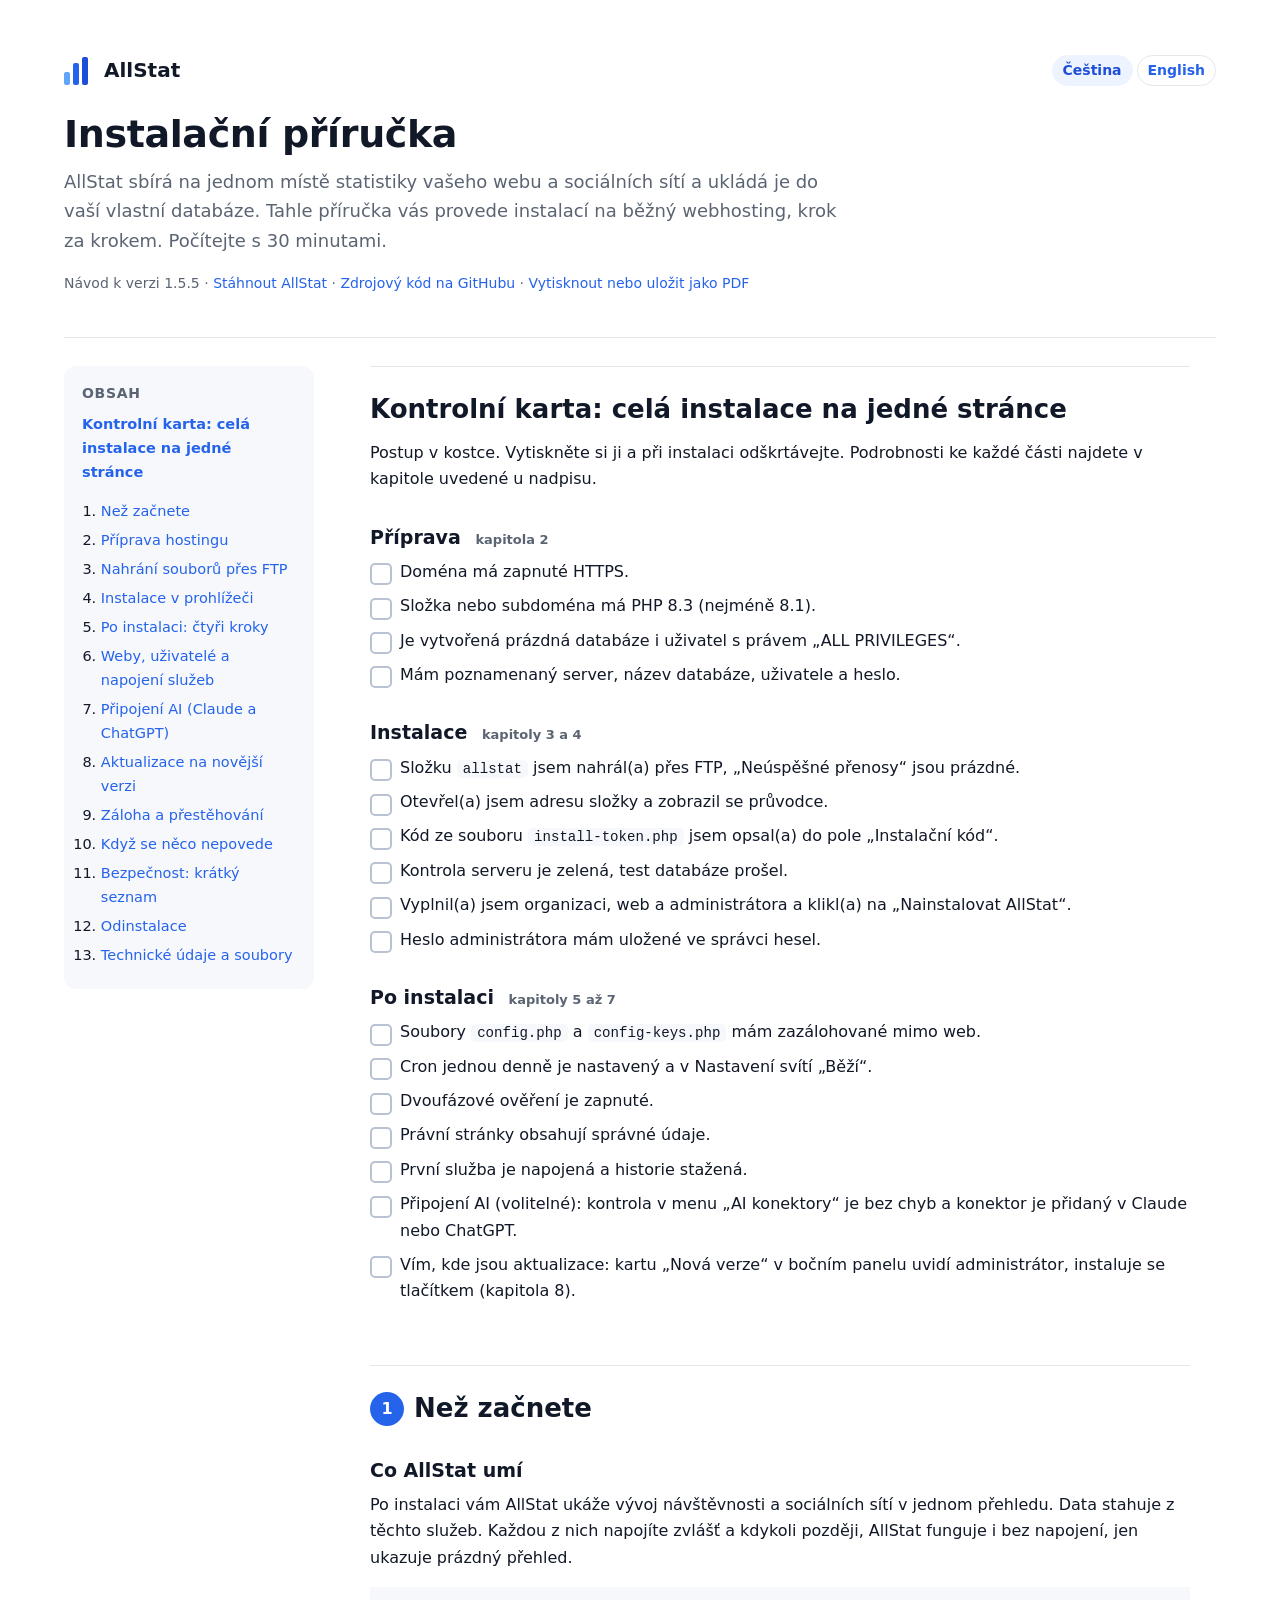
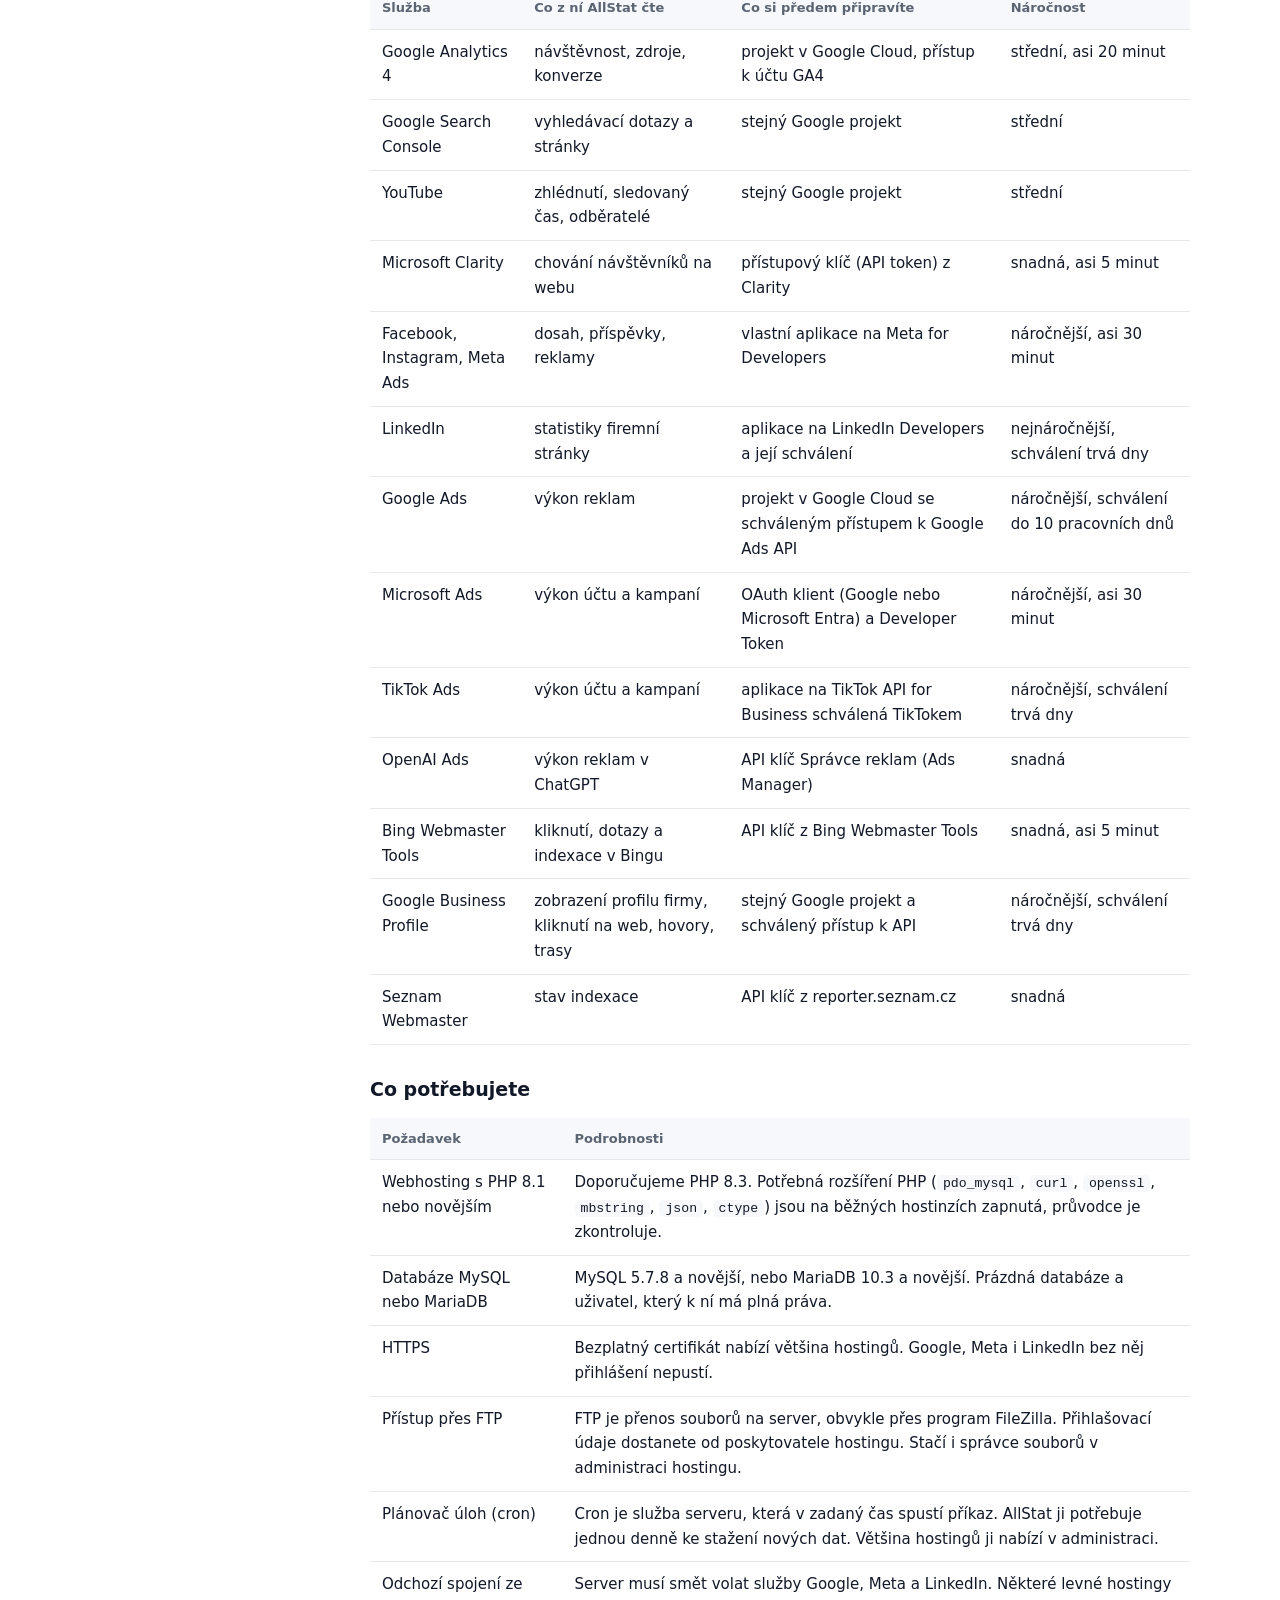
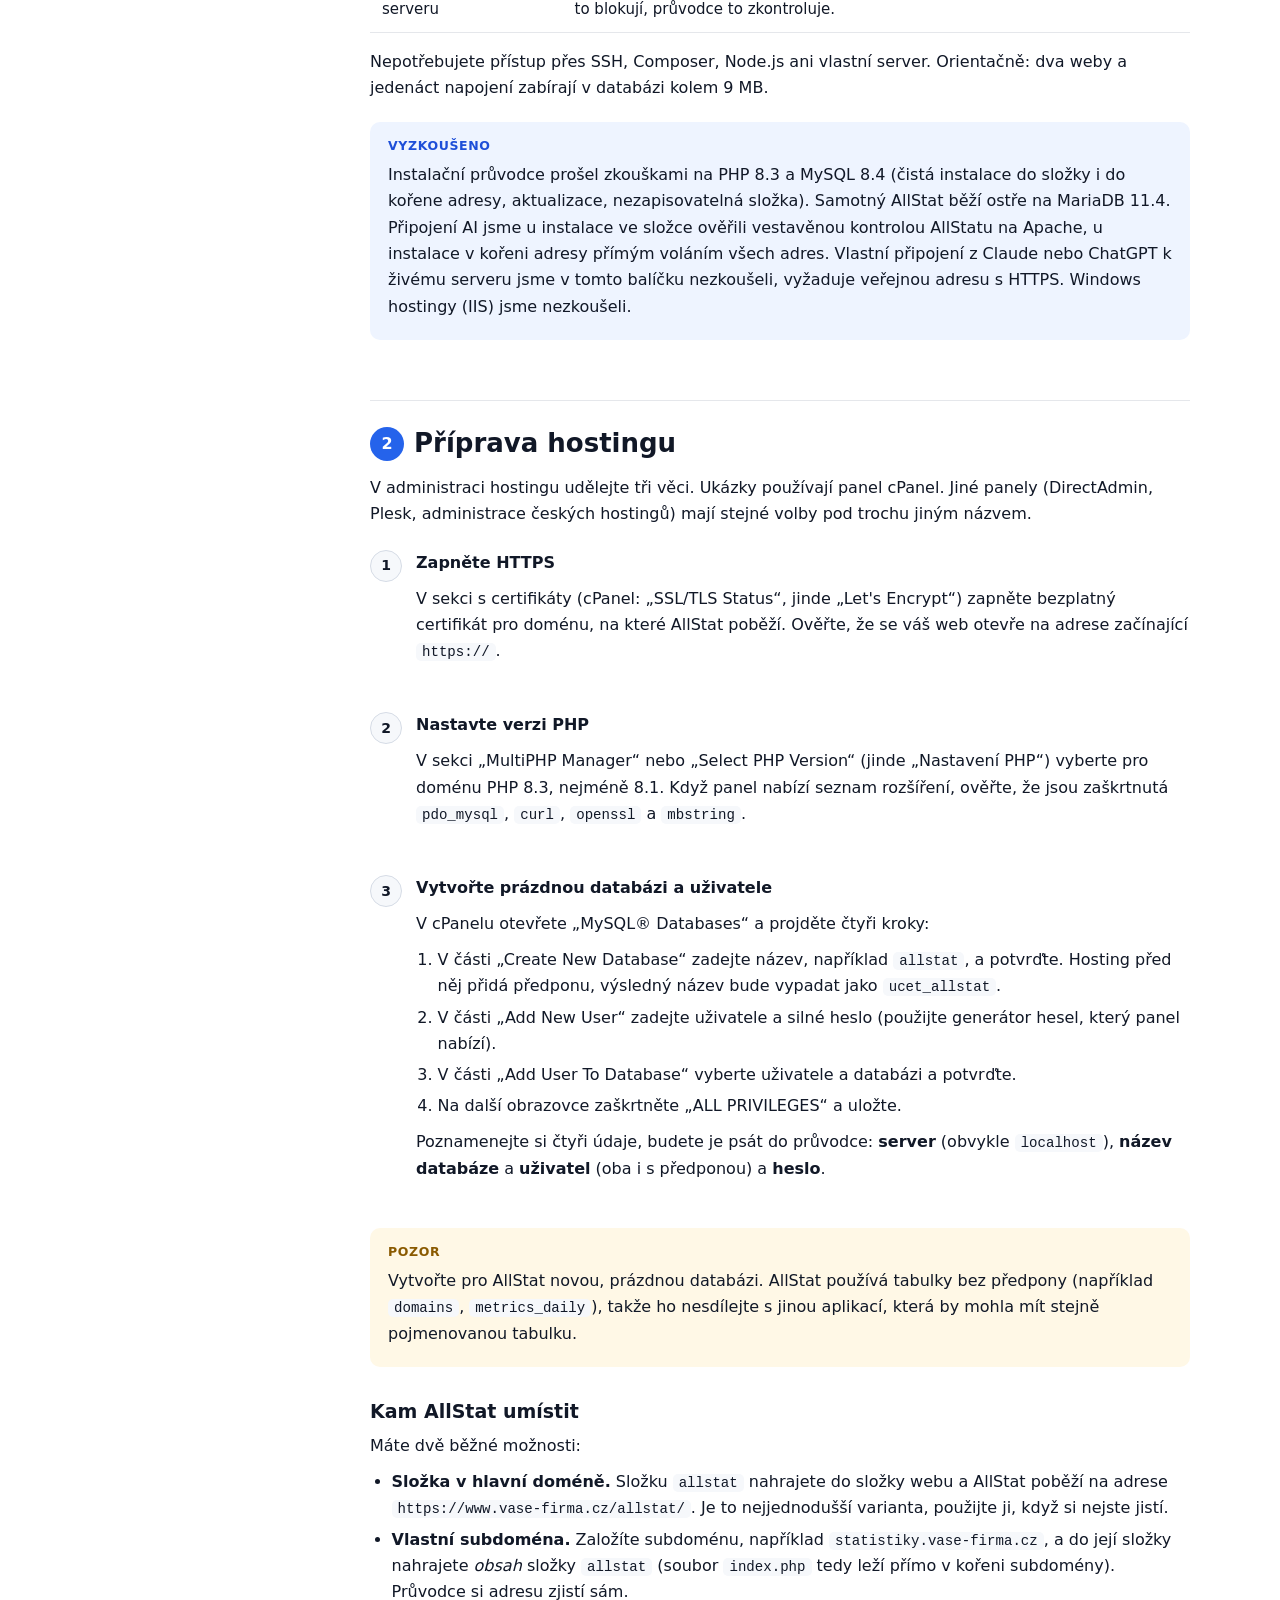
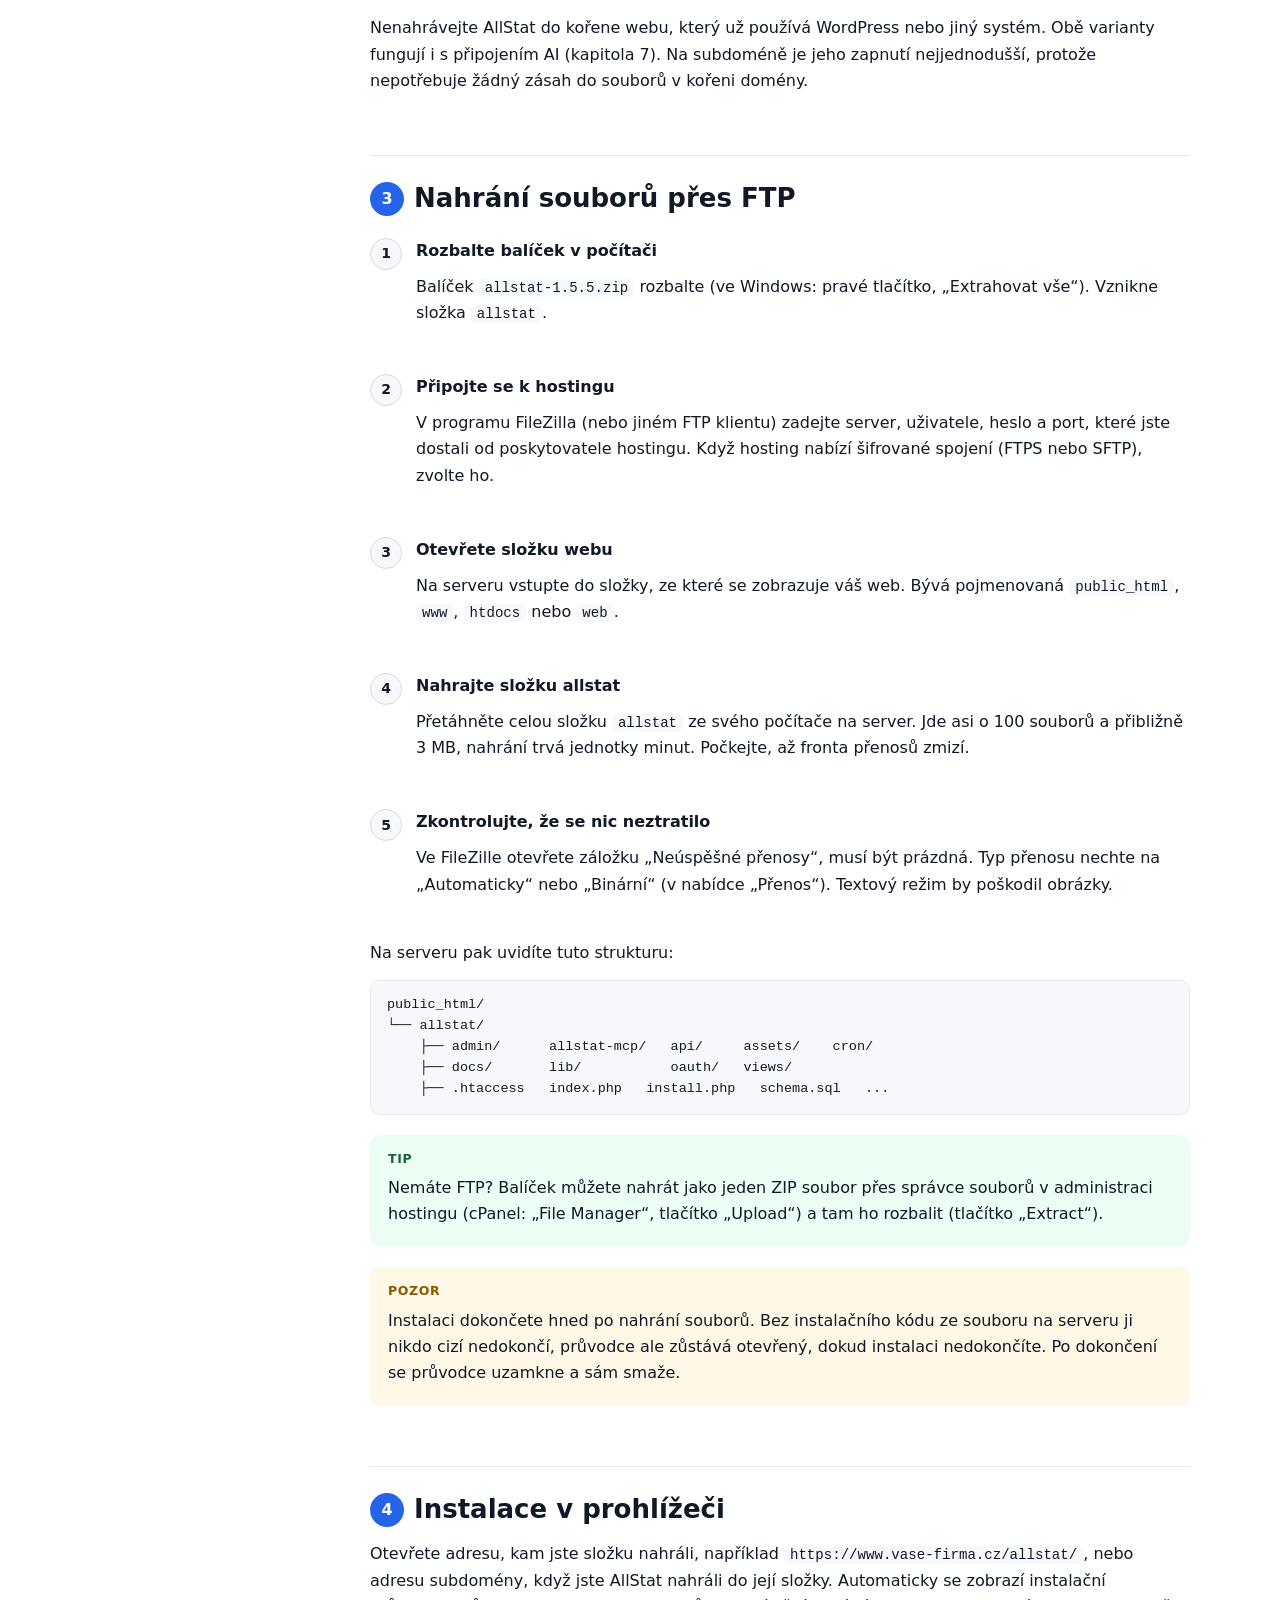
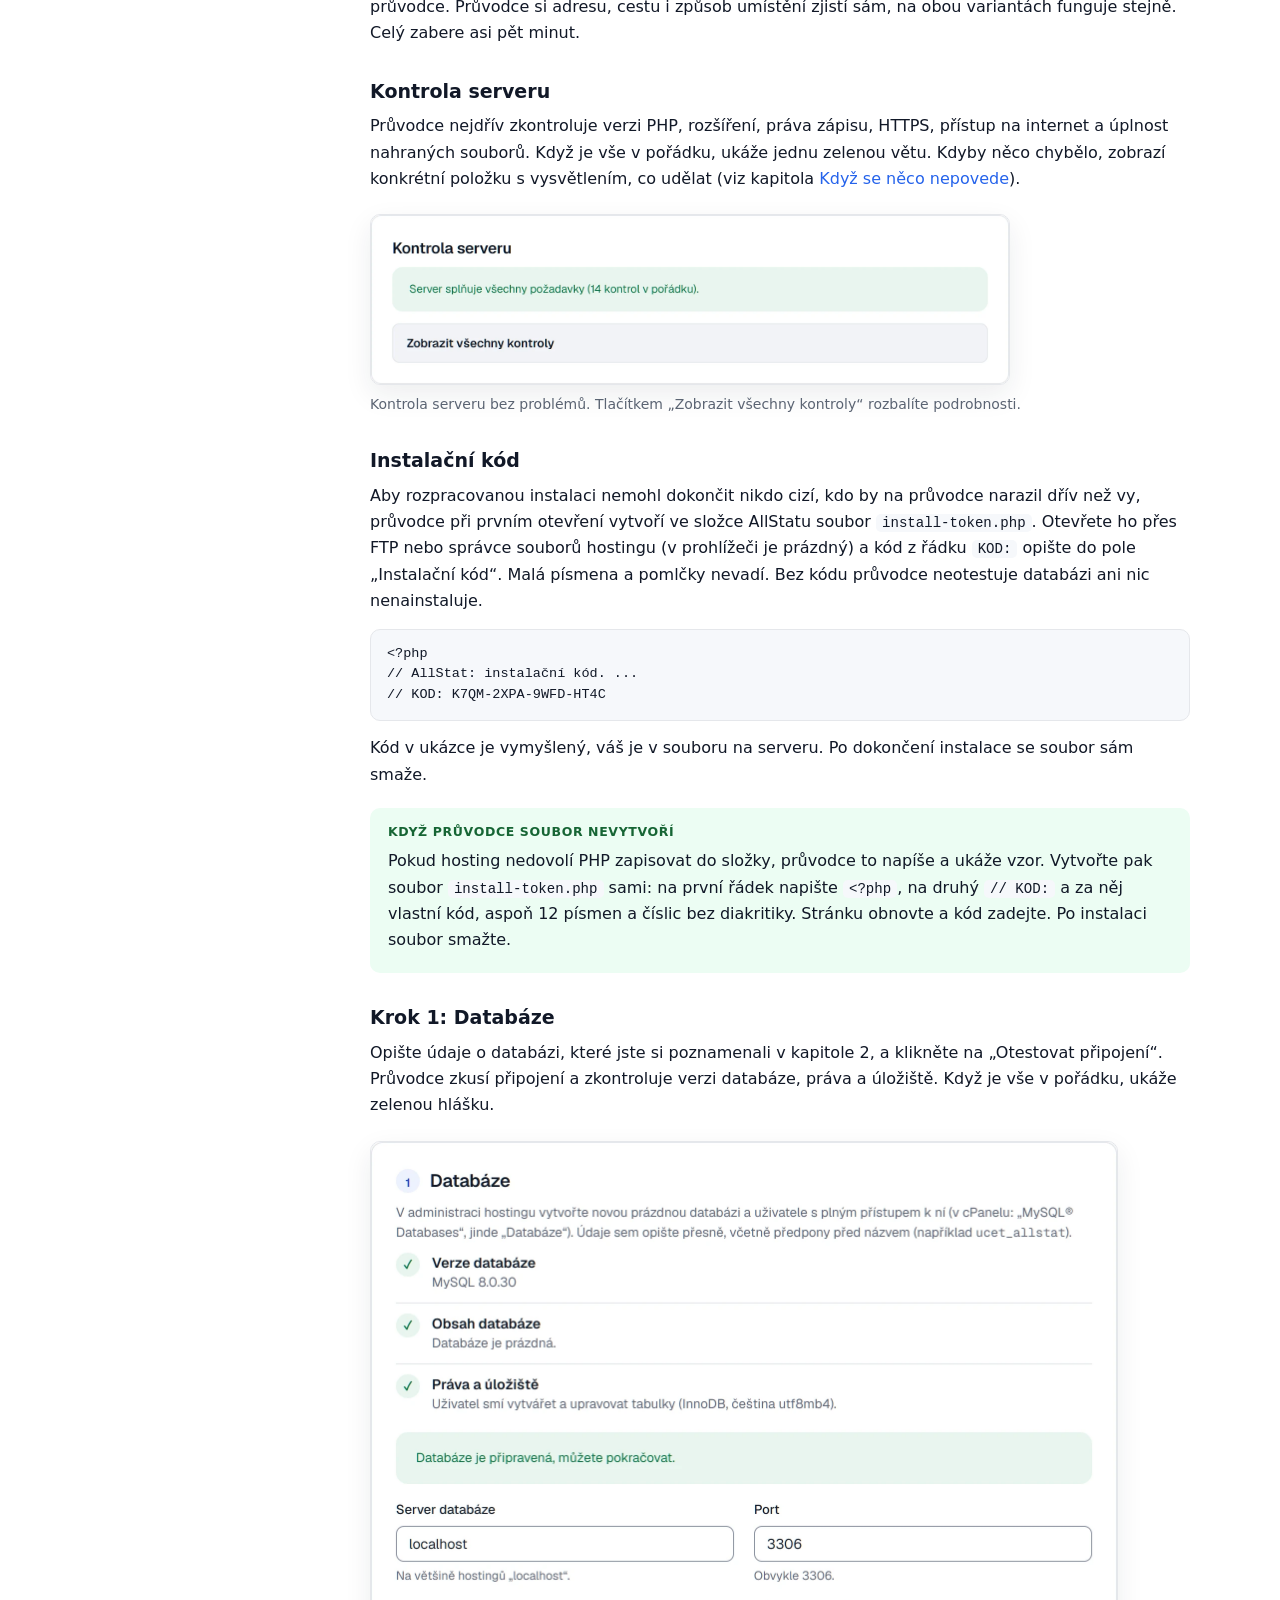
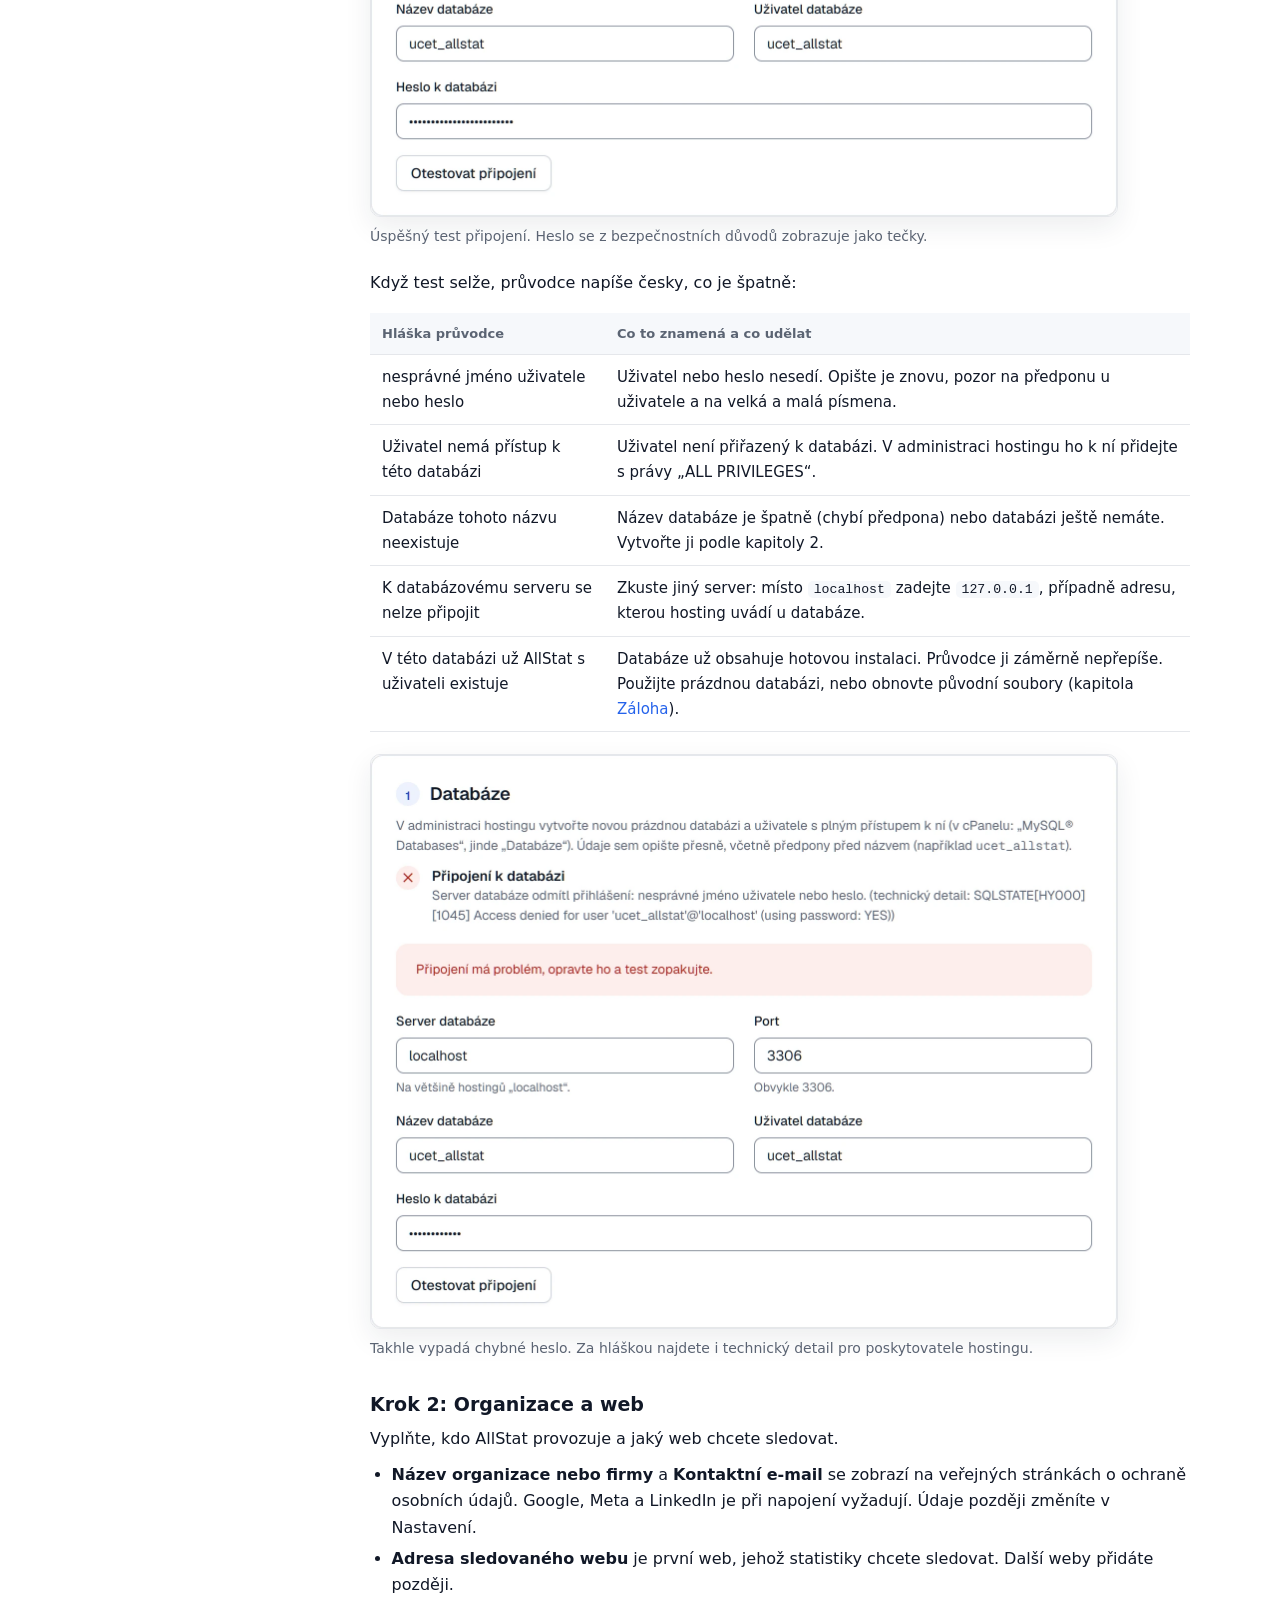
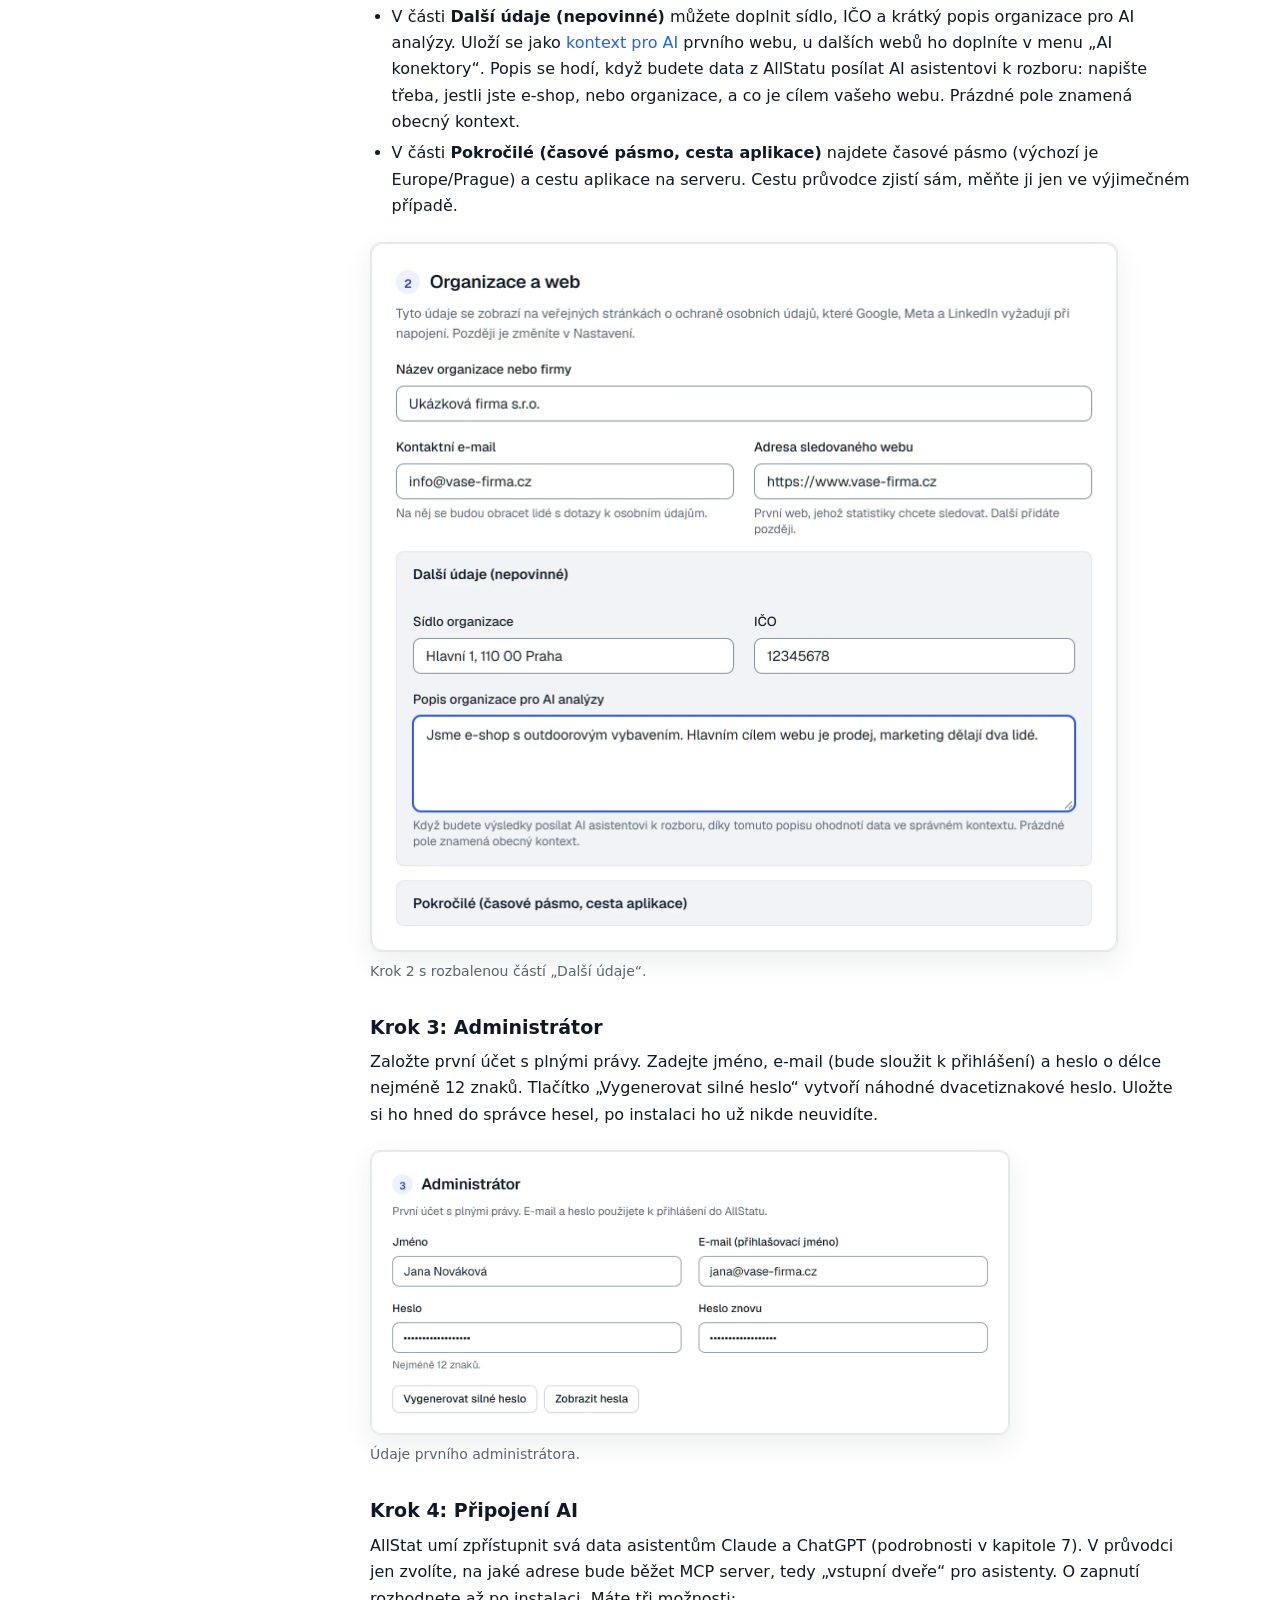
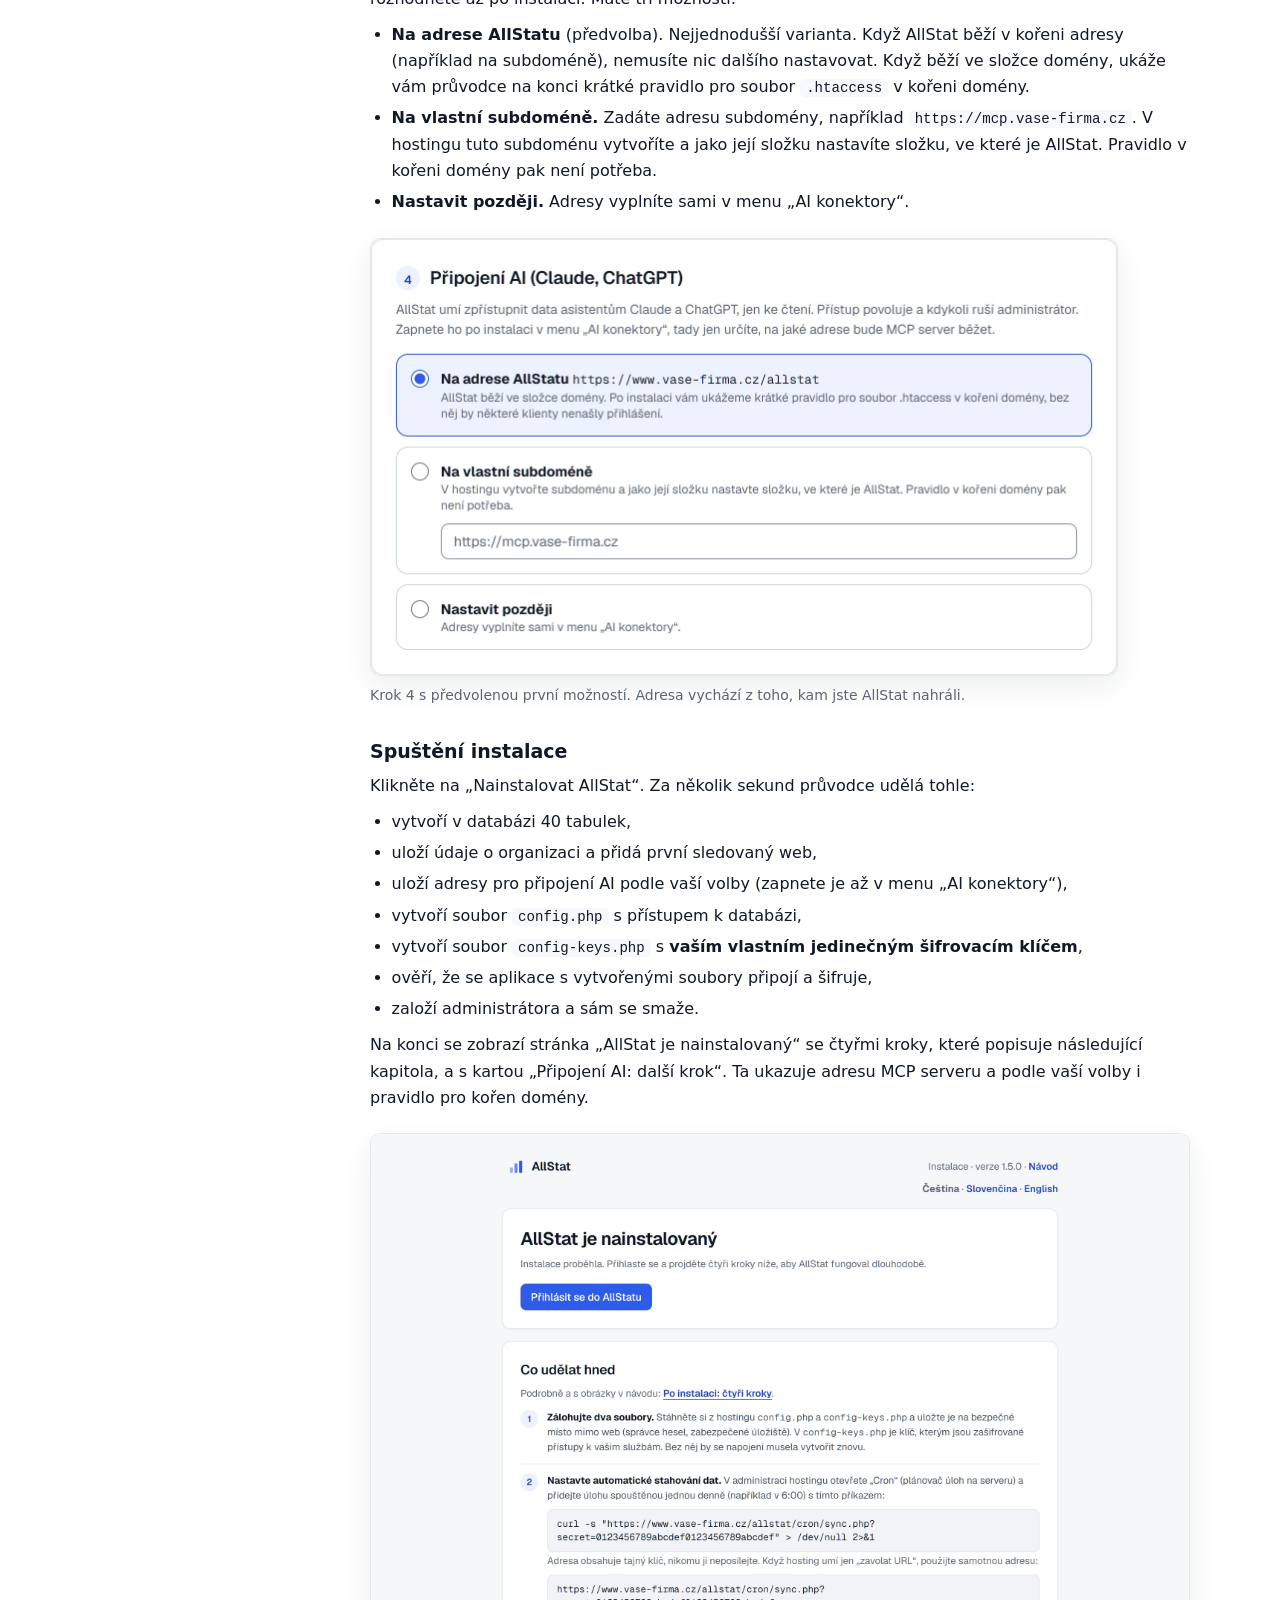
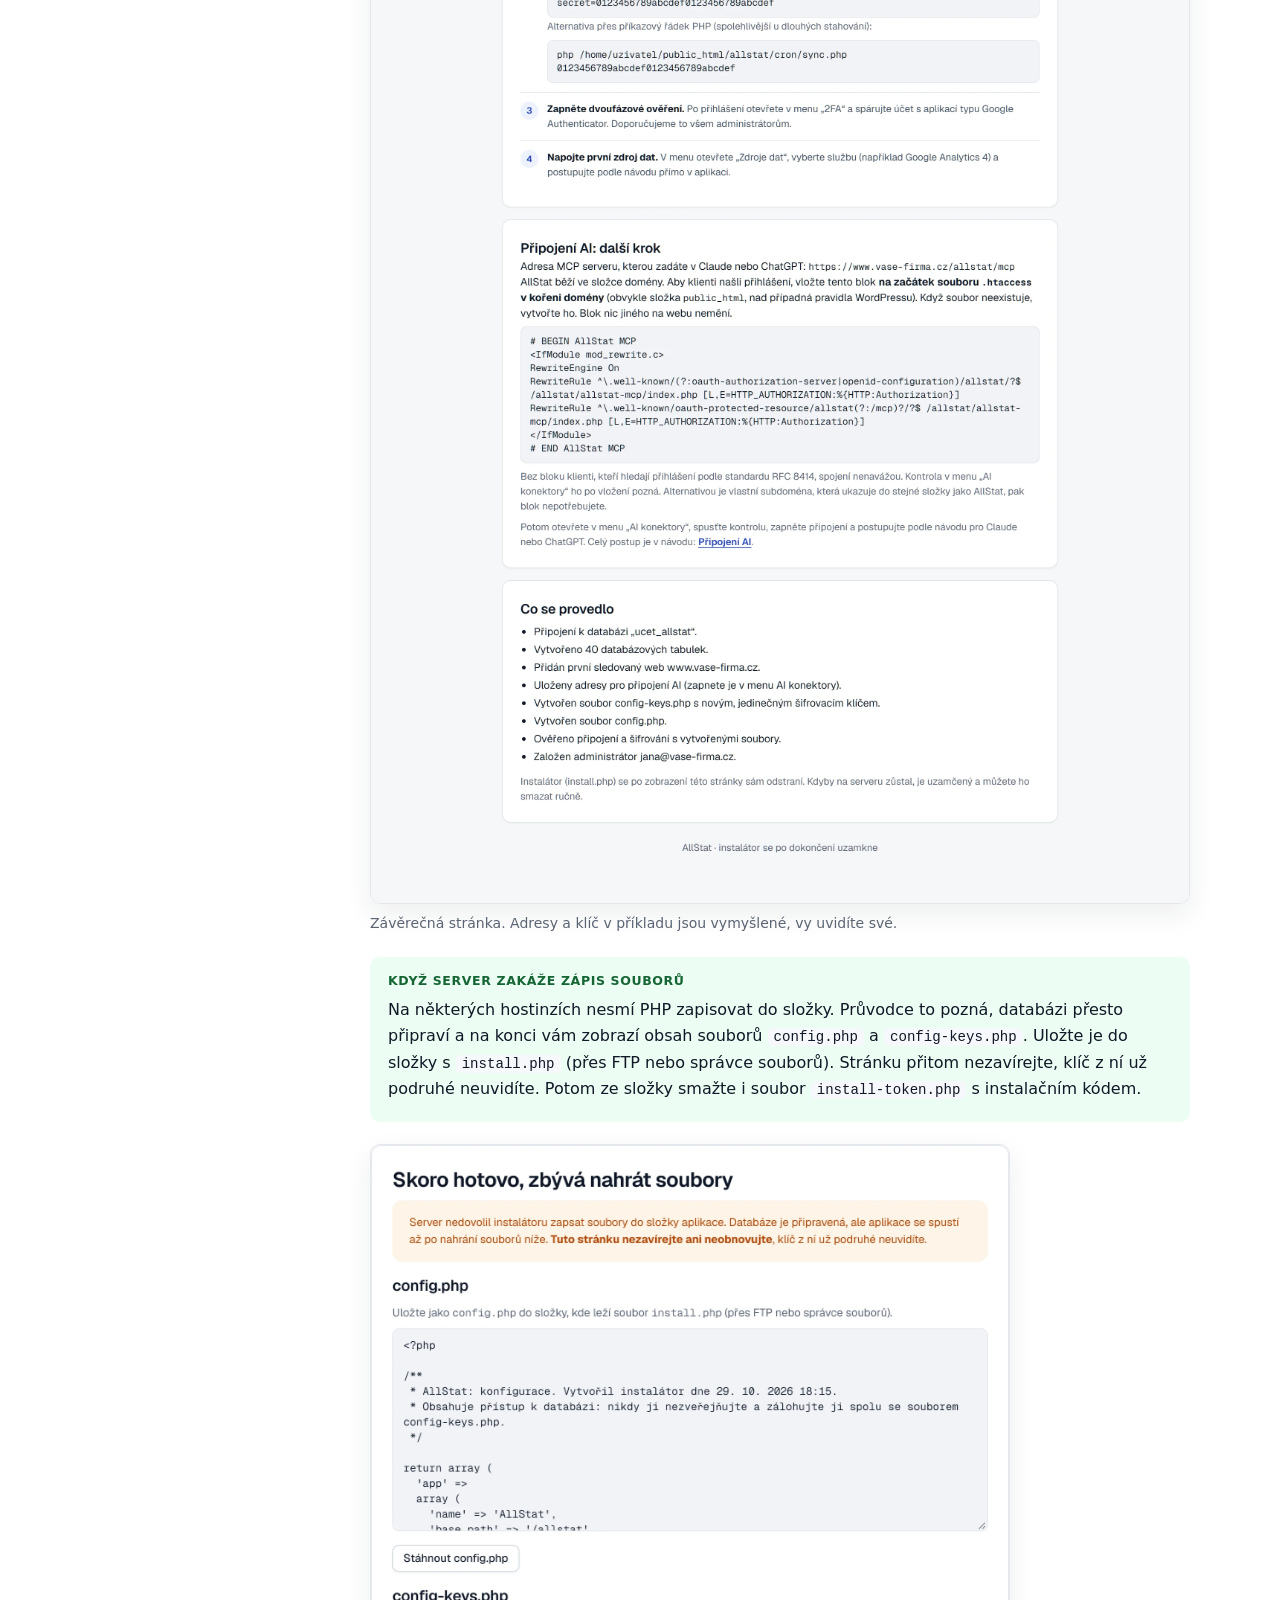
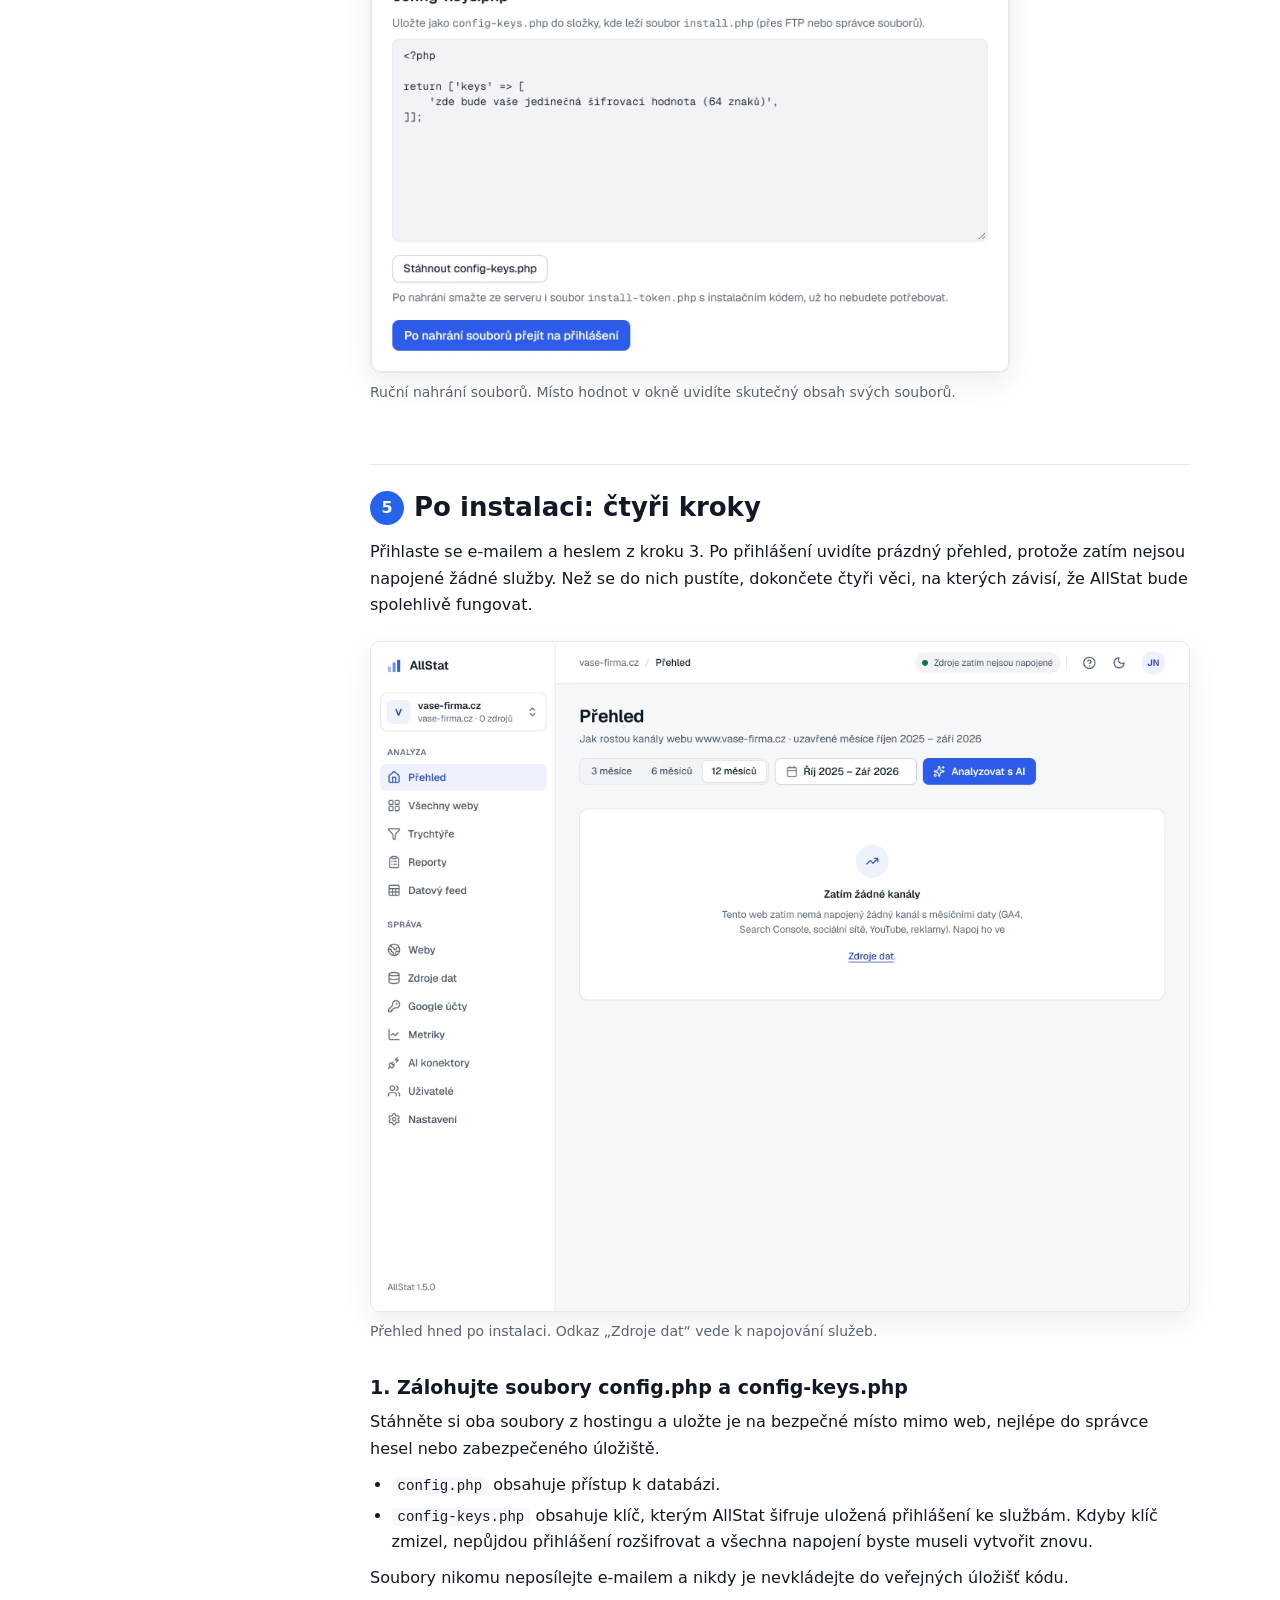
==== commit d3d1b336: "Návod 1.5.5: číslo verze, název balíčku, kód 2FA při připojení AI (CS i EN)" ====
--- a/index.html
+++ b/index.html
@@ -114,7 +114,7 @@
   <div class="brand"><span class="bars" aria-hidden="true"><i></i><i></i><i></i></span> AllStat<nav class="lang no-print" aria-label="Jazyk"><span aria-current="page" lang="cs">Čeština</span><a href="en/" hreflang="en" lang="en">English</a></nav></div>
   <h1>Instalační příručka</h1>
   <p class="lead">AllStat sbírá na jednom místě statistiky vašeho webu a sociálních sítí a ukládá je do vaší vlastní databáze. Tahle příručka vás provede instalací na běžný webhosting, krok za krokem. Počítejte s 30 minutami.</p>
-  <p class="meta">Návod k verzi 1.5.0 · <a href="https://github.com/ffscz/AllStat/releases/latest">Stáhnout AllStat</a> · <a href="https://github.com/ffscz/AllStat">Zdrojový kód na GitHubu</a><span class="no-print"> · <button type="button" class="print-btn" data-print>Vytisknout nebo uložit jako PDF</button></span></p>
+  <p class="meta">Návod k verzi 1.5.5 · <a href="https://github.com/ffscz/AllStat/releases/latest">Stáhnout AllStat</a> · <a href="https://github.com/ffscz/AllStat">Zdrojový kód na GitHubu</a><span class="no-print"> · <button type="button" class="print-btn" data-print>Vytisknout nebo uložit jako PDF</button></span></p>
 </header>
 
 <nav class="toc" aria-label="Obsah">
@@ -247,7 +247,7 @@
 
 <ol class="steps">
   <li><h4>Rozbalte balíček v počítači</h4>
-    <p>Balíček <code>allstat-1.5.0.zip</code> rozbalte (ve Windows: pravé tlačítko, „Extrahovat vše“). Vznikne složka <code>allstat</code>.</p></li>
+    <p>Balíček <code>allstat-1.5.5.zip</code> rozbalte (ve Windows: pravé tlačítko, „Extrahovat vše“). Vznikne složka <code>allstat</code>.</p></li>
   <li><h4>Připojte se k hostingu</h4>
     <p>V programu FileZilla (nebo jiném FTP klientu) zadejte server, uživatele, heslo a port, které jste dostali od poskytovatele hostingu. Když hosting nabízí šifrované spojení (FTPS nebo SFTP), zvolte ho.</p></li>
   <li><h4>Otevřete složku webu</h4>
@@ -592,8 +592,8 @@
   <li><h4>Přidejte konektor v Claude nebo ChatGPT</h4>
     <p>Stránka „AI konektory“ obsahuje návody s dosazenou adresou vašeho serveru. Stručně:</p>
     <ul>
-      <li><strong>Claude</strong> (web, desktop, mobil): otevřete Přizpůsobit (Customize), Konektory (Connectors), Přidat vlastní konektor (Add custom connector). Jako název zadejte AllStat, jako adresu adresu MCP serveru s koncovkou <code>/mcp</code>. Klikněte na Připojit (Connect), přihlaste se do AllStatu jako administrátor, opište kód z autentizační aplikace a klikněte na „Povolit“. Tlačítko „Přidat do Claude“ na stránce údaje vyplní samo.</li>
-      <li><strong>ChatGPT</strong> (webová verze): v Settings, Security and login zapněte Developer mode, otevřete Plugins, klikněte na plus a vyplňte název AllStat, MCP URL a Authentication OAuth. Pak se přihlaste do AllStatu jako administrátor, opište kód z autentizační aplikace a klikněte na „Povolit“.</li>
+      <li><strong>Claude</strong> (web, desktop, mobil): otevřete Přizpůsobit (Customize), Konektory (Connectors), Přidat vlastní konektor (Add custom connector). Jako název zadejte AllStat, jako adresu adresu MCP serveru s koncovkou <code>/mcp</code>. Klikněte na Připojit (Connect), přihlaste se do AllStatu jako administrátor, opište kód z autentizační aplikace a klikněte na „Povolit“. Pokud jste se právě přihlásili, kód se podruhé zadávat nemusí. Tlačítko „Přidat do Claude“ na stránce údaje vyplní samo.</li>
+      <li><strong>ChatGPT</strong> (webová verze): v Settings, Security and login zapněte Developer mode, otevřete Plugins, klikněte na plus a vyplňte název AllStat, MCP URL a Authentication OAuth. Pak se přihlaste do AllStatu jako administrátor, opište kód z autentizační aplikace a klikněte na „Povolit“. Pokud jste se právě přihlásili, kód se podruhé zadávat nemusí.</li>
       <li><strong>Claude Code</strong> (příkazový řádek): <code>claude mcp add --transport http allstat https://www.vase-firma.cz/allstat/mcp</code> a pak v Claude Code příkaz <code>/mcp</code>, volba allstat a Authenticate.</li>
     </ul>
     <figure><a class="zoom" href="img/17b-ai-konektory-navody.webp" title="Otevřít v plné velikosti"><img src="img/17b-ai-konektory-navody.webp" alt="Návody k připojení Claude, ChatGPT a Claude Code" width="780" height="802" loading="lazy" decoding="async"></a><figcaption>Návody na stránce AI konektory. Adresa serveru je v nich už dosazená.</figcaption></figure>
@@ -803,7 +803,7 @@
 <table>
   <thead><tr><th>Údaj</th><th>Hodnota</th></tr></thead>
   <tbody>
-    <tr><td>Verze balíčku</td><td>1.5.0</td></tr>
+    <tr><td>Verze balíčku</td><td>1.5.5</td></tr>
     <tr><td>Licence</td><td>GNU GPL verze 3 (soubor <code>LICENSE</code>), zdrojový kód a aktualizace na github.com/ffscz/AllStat</td></tr>
     <tr><td>Jazyk aplikace</td><td>čeština, slovenština a angličtina</td></tr>
     <tr><td>Požadavky na server</td><td>PHP 8.1 a novější (doporučeno 8.3), MySQL 5.7.8 a novější nebo MariaDB 10.3 a novější, Apache nebo LiteSpeed (nginx s vlastními pravidly, viz kapitola 10)</td></tr>
@@ -839,7 +839,7 @@
 </main>
 
 <footer>
-  AllStat, verze 1.5.0 · Instalační příručka. Obrázky ukazují ukázková data.
+  AllStat, verze 1.5.5 · Instalační příručka. Obrázky ukazují ukázková data.
 </footer>
 
 </div>
